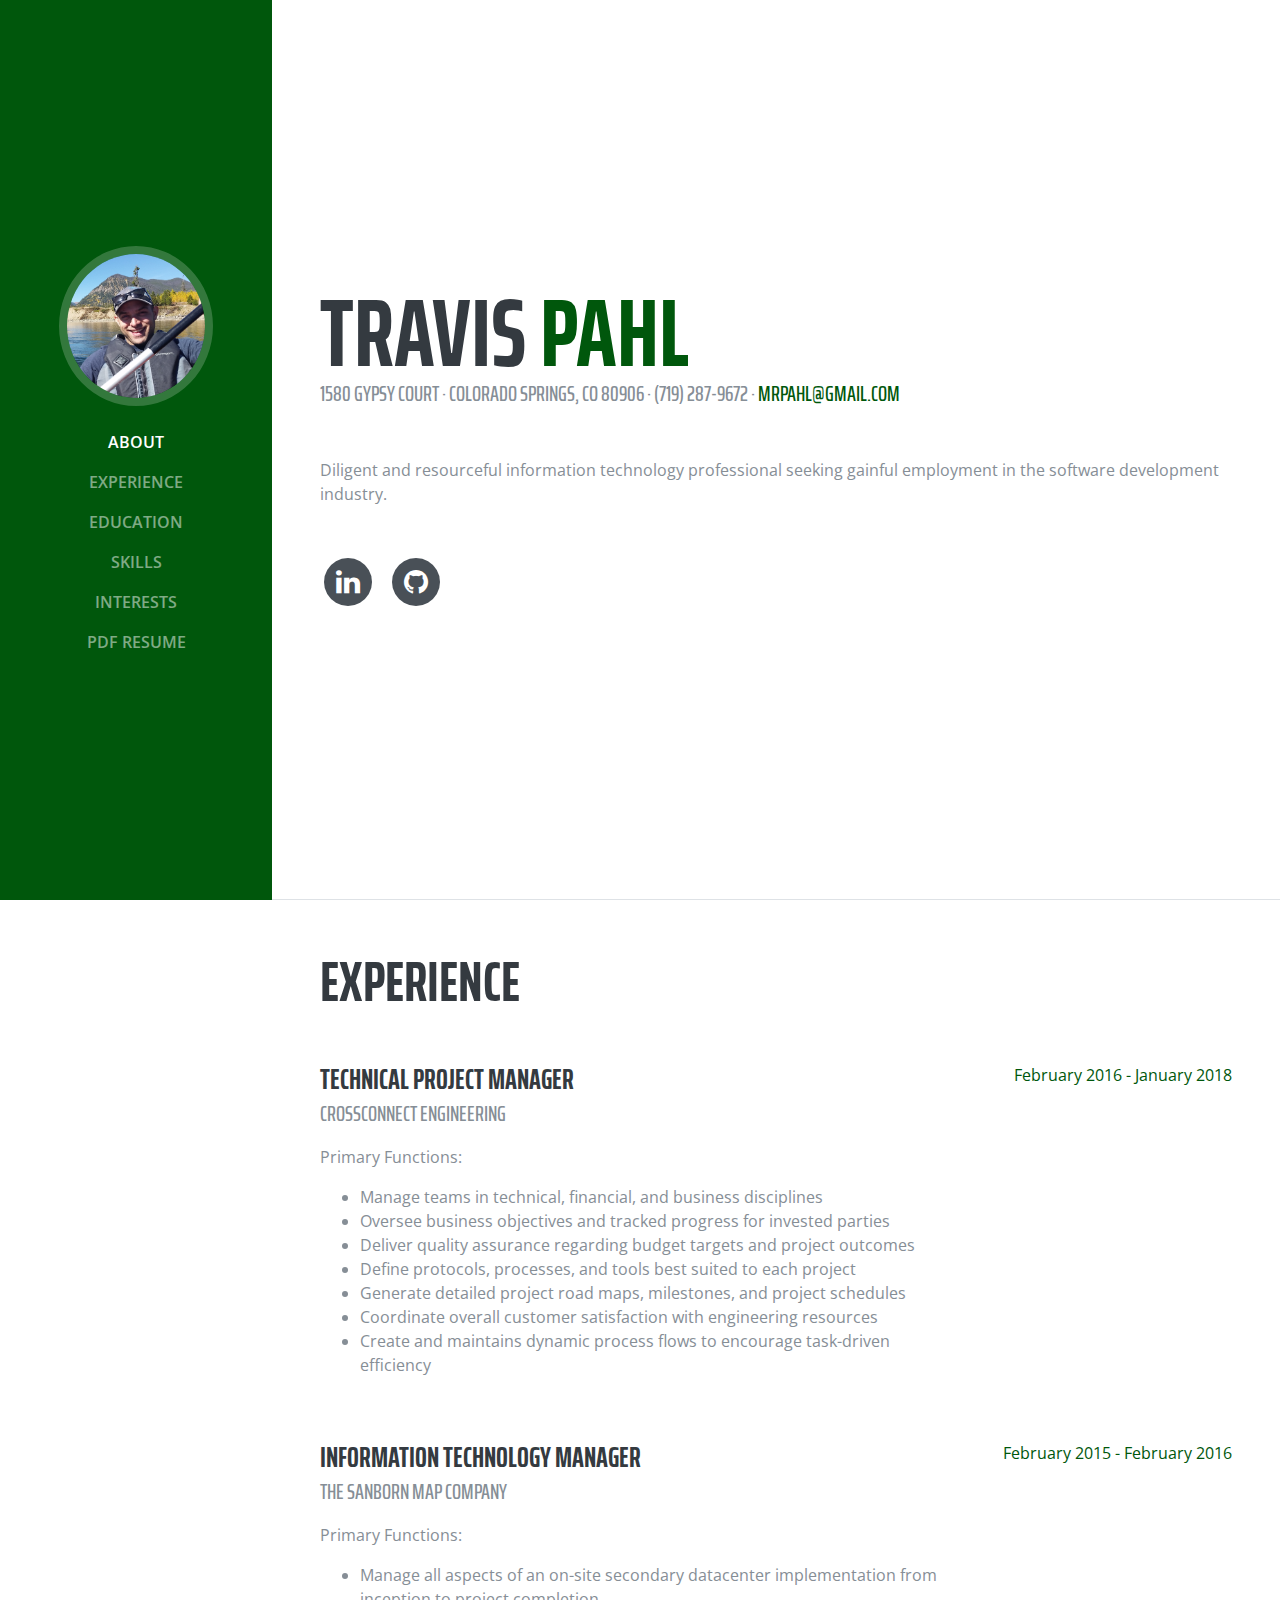
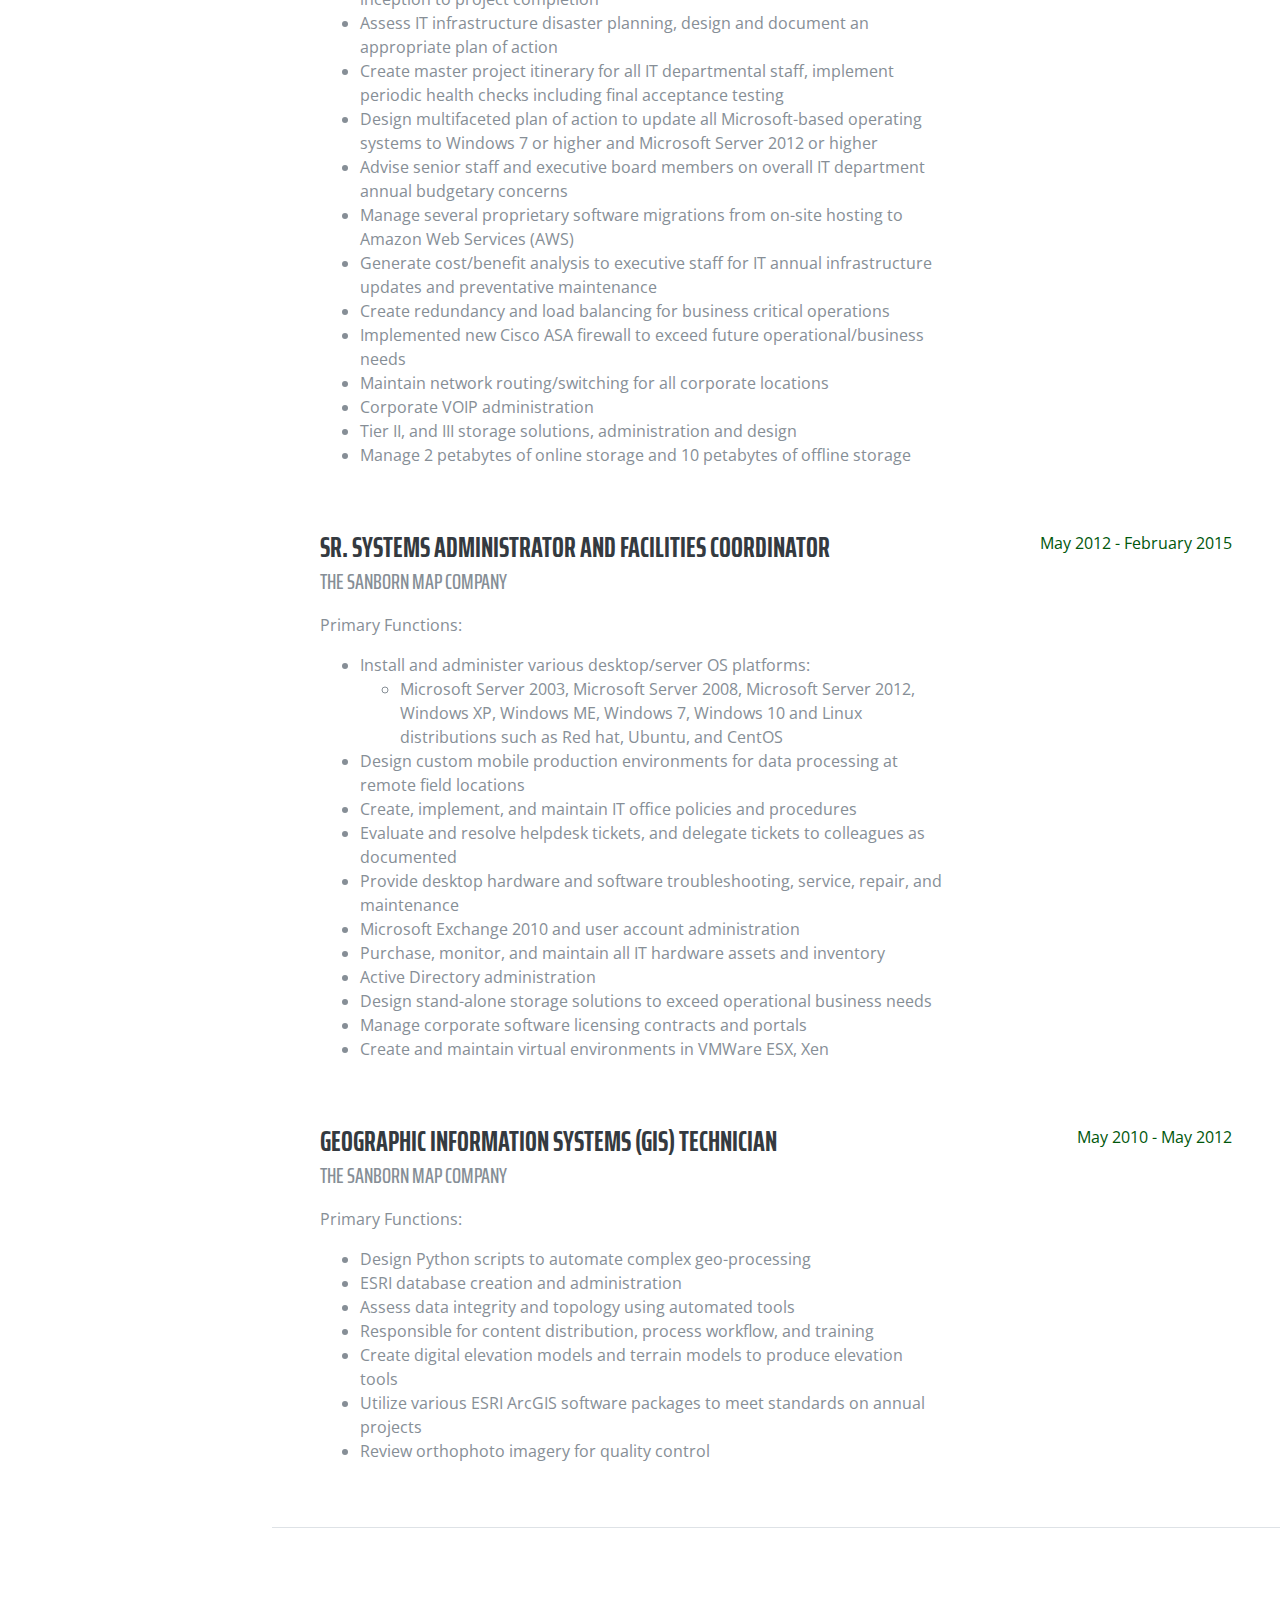
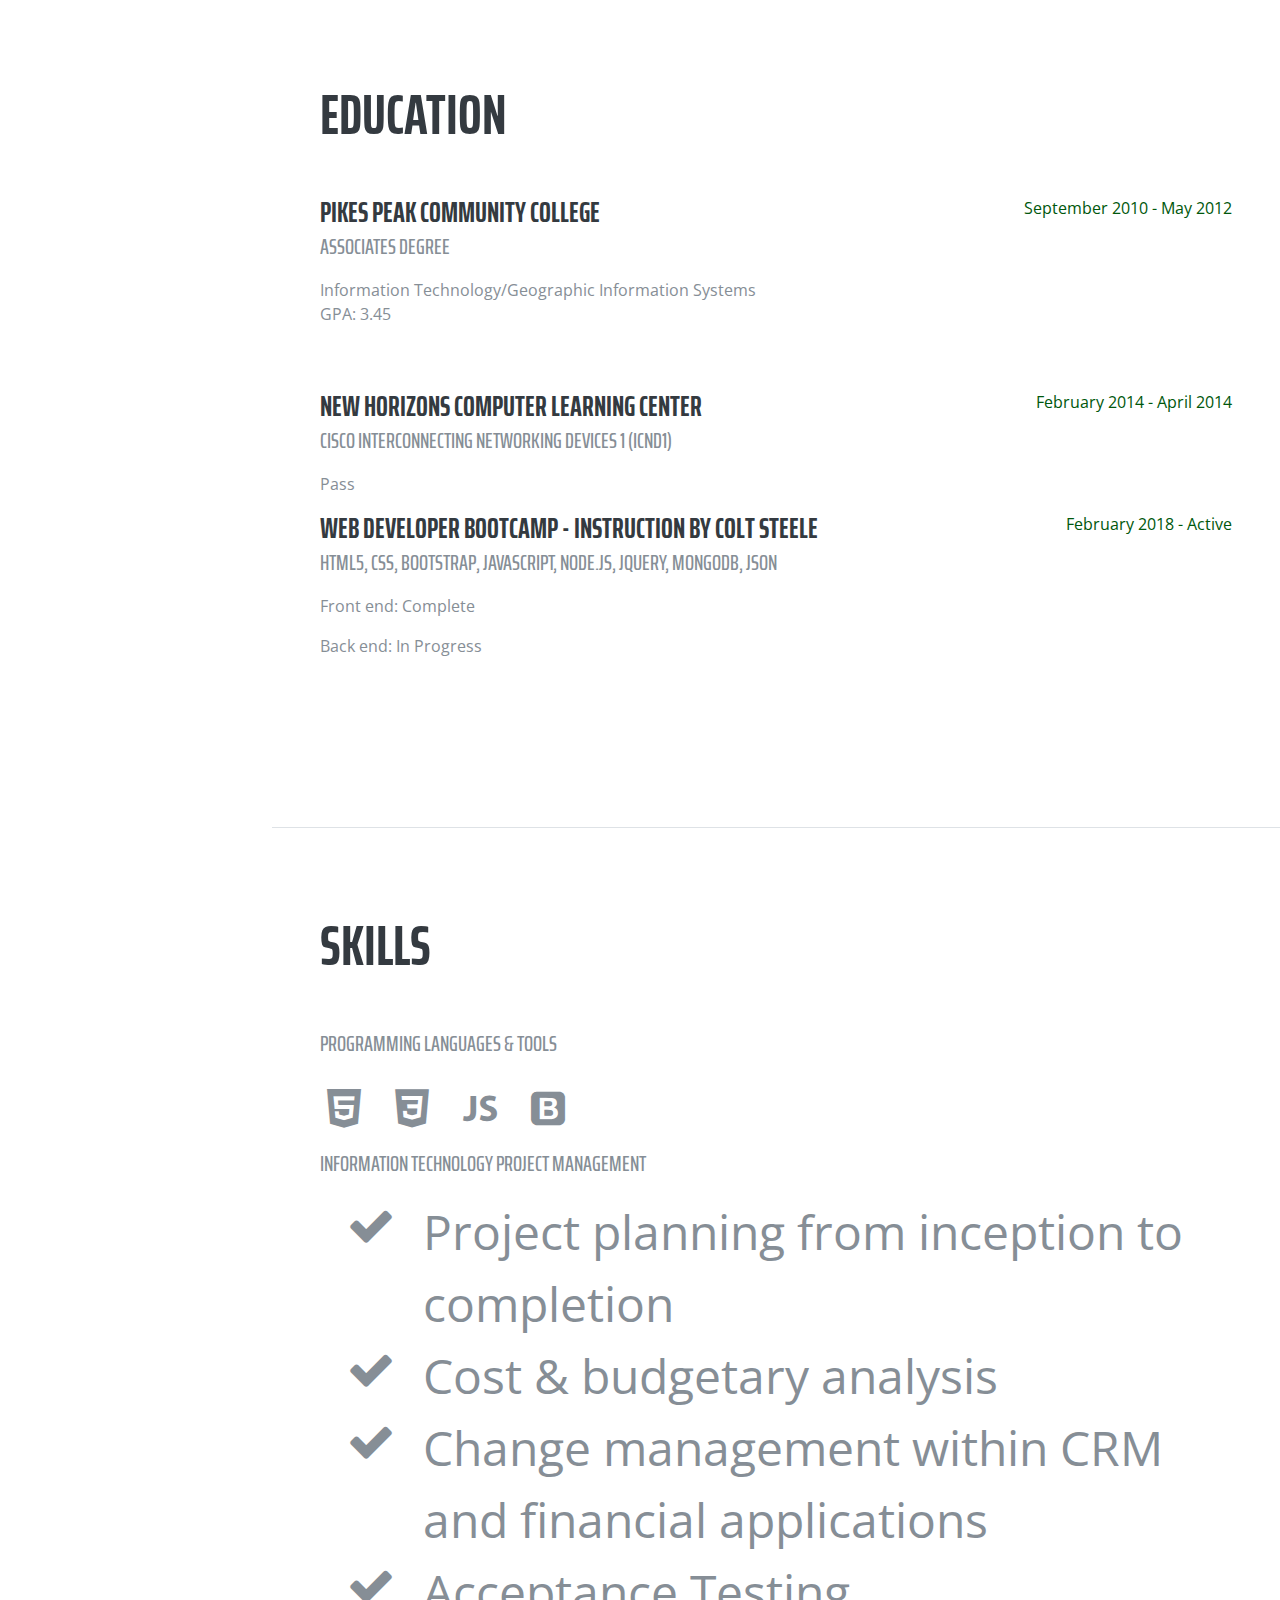
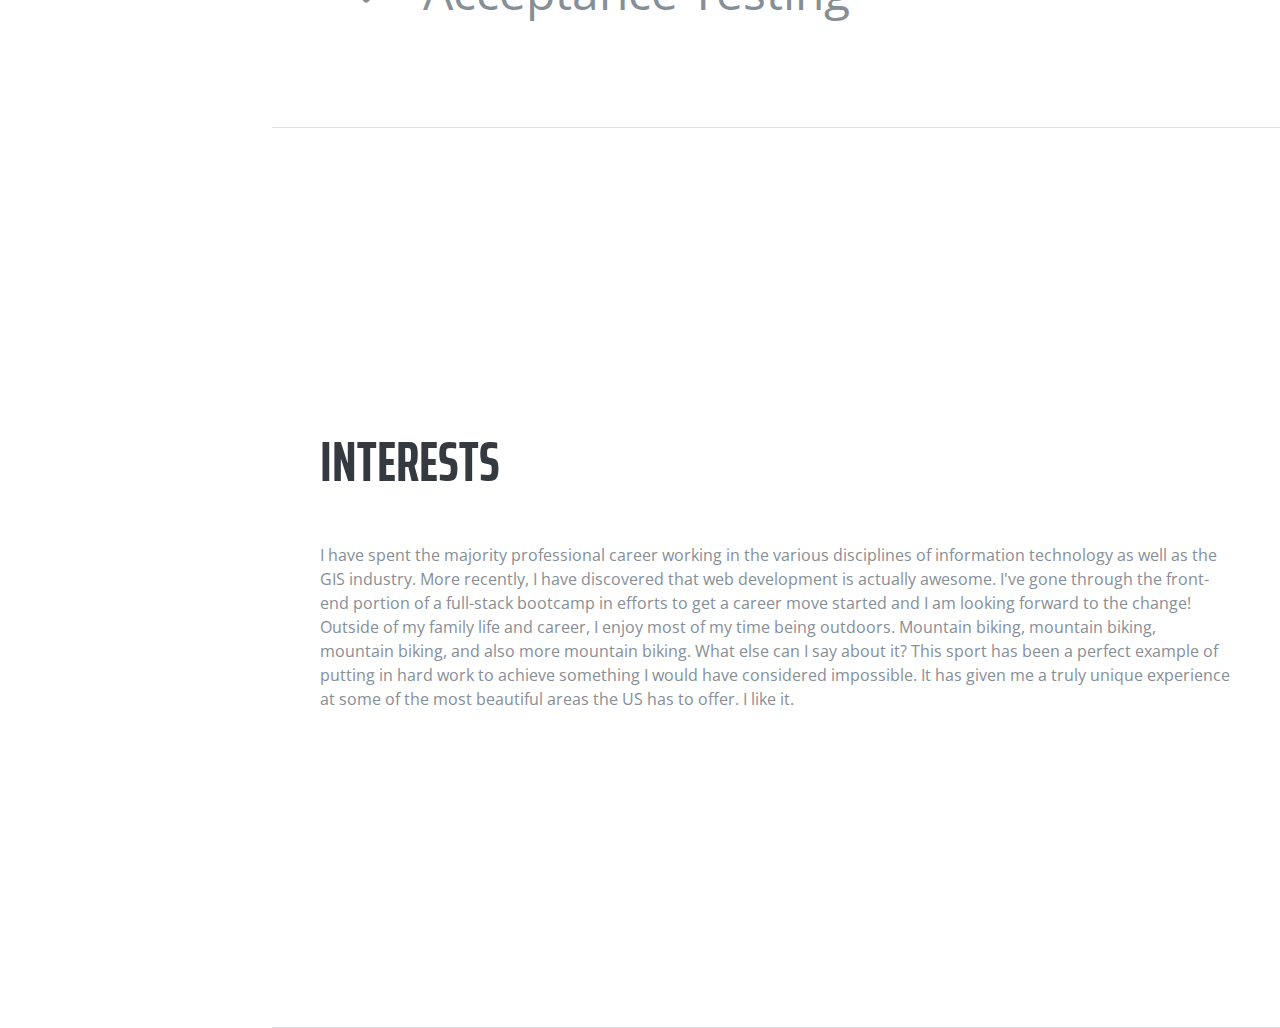
==== index.html @ 70c427fd "Added PDF resume" ====
<!DOCTYPE html>
<html lang="en">

  <head>

    <meta charset="utf-8">
    <meta name="viewport" content="width=device-width, initial-scale=1, shrink-to-fit=no">
    <meta name="description" content="">
    <meta name="author" content="">

    <title>Professional Resume</title>

    <!-- Bootstrap core CSS -->
    <link href="vendor/bootstrap/css/bootstrap.min.css" rel="stylesheet">

    <!-- Custom fonts for this template -->
    <link href="https://fonts.googleapis.com/css?family=Saira+Extra+Condensed:100,200,300,400,500,600,700,800,900" rel="stylesheet">
    <link href="https://fonts.googleapis.com/css?family=Open+Sans:300,300i,400,400i,600,600i,700,700i,800,800i" rel="stylesheet">
    <link href="vendor/font-awesome/css/font-awesome.min.css" rel="stylesheet">
    <link href="vendor/devicons/css/devicons.min.css" rel="stylesheet">
    <link href="vendor/simple-line-icons/css/simple-line-icons.css" rel="stylesheet">

    <!-- Custom styles for this template -->
    <link href="css/resume.min.css" rel="stylesheet">

  </head>

  <body id="page-top">

    <nav class="navbar navbar-expand-lg navbar-dark bg-primary fixed-top" id="sideNav">
      <a class="navbar-brand js-scroll-trigger" href="#page-top">
        <span class="d-block d-lg-none">Hi!</span>
        <span class="d-none d-lg-block">
          <img class="img-fluid img-profile rounded-circle mx-auto mb-2" src="img/profile.jpg" alt="">
        </span>
      </a>
      <button class="navbar-toggler" type="button" data-toggle="collapse" data-target="#navbarSupportedContent" aria-controls="navbarSupportedContent" aria-expanded="false" aria-label="Toggle navigation">
        <span class="navbar-toggler-icon"></span>
      </button>
      <div class="collapse navbar-collapse" id="navbarSupportedContent">
        <ul class="navbar-nav">
          <li class="nav-item">
            <a class="nav-link js-scroll-trigger" href="#about">About</a>
          </li>
          <li class="nav-item">
            <a class="nav-link js-scroll-trigger" href="#experience">Experience</a>
          </li>
          <li class="nav-item">
            <a class="nav-link js-scroll-trigger" href="#education">Education</a>
          </li>
          <li class="nav-item">
            <a class="nav-link js-scroll-trigger" href="#skills">Skills</a>
          </li>
          <li class="nav-item">
            <a class="nav-link js-scroll-trigger" href="#interests">Interests</a>
          </li>
          <li class="nav-item">
            <a class="nav-link" href="./Resume/TravisPahl_SkillsResume.pdf">PDF Resume</a>
          </li>
        </ul>
      </div>
    </nav>

    <div class="container-fluid p-0">

      <section class="resume-section p-3 p-lg-5 d-flex d-column" id="about">
        <div class="my-auto">
          <h1 class="mb-0">Travis
            <span class="text-primary">Pahl</span>
          </h1>
          <div class="subheading mb-5">1580 Gypsy Court · Colorado Springs, CO 80906 · (719) 287-9672 ·
            <a href="mailto:mrpahl@gmail.com">mrpahl@gmail.com</a>
          </div>
          <p class="mb-5">Diligent and resourceful information technology professional seeking gainful employment in the software development industry.</p>
          <ul class="list-inline list-social-icons mb-0">
            <!-- <li class="list-inline-item"> -->
              <!-- <a href="#"> -->
                <!-- <span class="fa-stack fa-lg">
                  <i class="fa fa-circle fa-stack-2x"></i>
                  <i class="fa fa-facebook fa-stack-1x fa-inverse"></i> -->
                <!-- </span>
              </a>
            </li>
            <li class="list-inline-item">
              <a href="#"> -->
                <!-- <span class="fa-stack fa-lg">
                  <i class="fa fa-circle fa-stack-2x"></i>
                  <i class="fa fa-twitter fa-stack-1x fa-inverse"></i> -->
                <!-- </span>
              </a>
            </li> -->
            <li class="list-inline-item">
              <a href="Http://www.linkedin.com/in/travis-pahl">
                <span class="fa-stack fa-lg">
                  <i class="fa fa-circle fa-stack-2x"></i>
                  <i class="fa fa-linkedin fa-stack-1x fa-inverse"></i>
                </span>
              </a>
            </li>
            <li class="list-inline-item">
              <a href="https://github.com/tpahl">
                <span class="fa-stack fa-lg">
                  <i class="fa fa-circle fa-stack-2x"></i>
                  <i class="fa fa-github fa-stack-1x fa-inverse"></i>
                </span>
              </a>
            </li>
          </ul>
        </div>
      </section>

      <section class="resume-section p-3 p-lg-5 d-flex flex-column" id="experience">
        <div class="my-auto">
          <h2 class="mb-5">Experience</h2>

          <div class="resume-item d-flex flex-column flex-md-row mb-5">
            <div class="resume-content mr-auto">
              <h3 class="mb-0">Technical Project Manager</h3>
              <div class="subheading mb-3">Crossconnect Engineering</div>
              <p>Primary Functions:</p>
              <ul>
                <li>Manage teams in technical, financial, and business disciplines</li>
                <li>Oversee business objectives and tracked progress for invested parties</li>
                <li>Deliver quality assurance regarding budget targets and project outcomes</li>
                <li>Define protocols, processes, and tools best suited to each project</li>
                <li>Generate detailed project road maps, milestones, and project schedules</li>
                <li>Coordinate overall customer satisfaction with engineering resources</li>
                <li>Create and maintains dynamic process flows to encourage task-driven efficiency</li>
              </ul>
            </div>
            <div class="resume-date text-md-right">
              <span class="text-primary">February 2016 - January 2018</span>
            </div>
          </div>

          <div class="resume-item d-flex flex-column flex-md-row mb-5">
            <div class="resume-content mr-auto">
              <h3 class="mb-0">Information Technology Manager</h3>
              <div class="subheading mb-3">The Sanborn Map Company</div>
              <p>Primary Functions:</p>
              <ul>
                <li>Manage all aspects of an on-site secondary datacenter implementation from inception to project completion</li>
                <li>Assess IT infrastructure disaster planning, design and document an appropriate plan of action</li>
                <li>Create master project itinerary for all IT departmental staff, implement periodic health checks including final acceptance testing</li>
                <li>Design multifaceted plan of action to update all Microsoft-based operating systems to Windows 7 or higher and Microsoft Server 2012 or higher</li>
                <li>Advise senior staff and executive board members on overall IT department annual budgetary concerns</li>
                <li>Manage several proprietary software migrations from on-site hosting to Amazon Web Services (AWS)</li>
                <li>Generate cost/benefit analysis to executive staff for IT annual infrastructure updates and preventative maintenance</li>
                <li>Create redundancy and load balancing for business critical operations</li>
                <li>Implemented new Cisco ASA firewall to exceed future operational/business needs</li>
                <li>Maintain network routing/switching for all corporate locations</li>
                <li>Corporate VOIP administration</li>
                <li>Tier II, and III storage solutions, administration and design </li>
                <li>Manage 2 petabytes of online storage and 10 petabytes of offline storage</li>
              </ul>
            </div>
            <div class="resume-date text-md-right">
              <span class="text-primary">February 2015 - February 2016</span>
            </div>
          </div>

          <div class="resume-item d-flex flex-column flex-md-row mb-5">
            <div class="resume-content mr-auto">
              <h3 class="mb-0">Sr. Systems Administrator and Facilities Coordinator</h3>
              <div class="subheading mb-3">The Sanborn Map Company</div>
              <p>Primary Functions:</p>
              <ul>
                <li>Install and administer various desktop/server OS platforms:</li>
                  <ul>
                    <li>Microsoft Server 2003, Microsoft Server 2008, Microsoft Server 2012, Windows XP, Windows ME, Windows 7, Windows 10 and Linux distributions such as Red hat, Ubuntu, and CentOS</li>
                  </ul>
                <li>Design custom mobile production environments for data processing at remote field locations</li>
                <li>Create, implement, and maintain IT office policies and procedures</li>
                <li>Evaluate and resolve helpdesk tickets, and delegate tickets to colleagues as documented</li>
                <li>Provide desktop hardware and software troubleshooting, service, repair, and maintenance</li>
                <li>Microsoft Exchange 2010 and user account administration</li>
                <li>Purchase, monitor, and maintain all IT hardware assets and inventory</li>
                <li>Active Directory administration</li>
                <li>Design stand-alone storage solutions to exceed operational business needs</li>
                <li>Manage corporate software licensing contracts and portals</li>
                <li>Create and maintain virtual environments in VMWare ESX, Xen</li>
              </ul>
            </div>
            <div class="resume-date text-md-right">
              <span class="text-primary">May 2012 - February 2015</span>
            </div>
          </div>

          <div class="resume-item d-flex flex-column flex-md-row">
            <div class="resume-content mr-auto">
              <h3 class="mb-0">Geographic Information Systems (GIS) Technician</h3>
              <div class="subheading mb-3">The Sanborn Map Company</div>
              <p>Primary Functions:</p>
              <ul>
                <li>Design Python scripts to automate complex geo-processing</li>
                <li>ESRI database creation and administration</li>
                <li>Assess data integrity and topology using automated tools</li>
                <li>Responsible for content distribution, process workflow, and training</li>
                <li>Create digital elevation models and terrain models to produce elevation tools</li>
                <li>Utilize various ESRI ArcGIS software packages to meet standards on annual projects</li>
                <li>Review orthophoto imagery for quality control</li>
              </ul>
            </div>
            <div class="resume-date text-md-right">
              <span class="text-primary">May 2010 - May 2012</span>
            </div>
          </div>

        </div>

      </section>

      <section class="resume-section p-3 p-lg-5 d-flex flex-column" id="education">
        <div class="my-auto">
          <h2 class="mb-5">Education</h2>

          <div class="resume-item d-flex flex-column flex-md-row mb-5">
            <div class="resume-content mr-auto">
              <h3 class="mb-0">Pikes Peak Community College</h3>
              <div class="subheading mb-3">Associates Degree</div>
              <div>Information Technology/Geographic Information Systems</div>
              <p>GPA: 3.45</p>
            </div>
            <div class="resume-date text-md-right">
              <span class="text-primary">September 2010 - May 2012</span>
            </div>
          </div>

          <div class="resume-item d-flex flex-column flex-md-row">
            <div class="resume-content mr-auto">
              <h3 class="mb-0">New Horizons Computer Learning Center</h3>
              <div class="subheading mb-3">Cisco Interconnecting Networking Devices 1 (ICND1)</div>
              <p>Pass</p>
            </div>
            <div class="resume-date text-md-right">
              <span class="text-primary">February 2014 - April 2014</span>
            </div>
          </div>

          <div class="resume-item d-flex flex-column flex-md-row">
            <div class="resume-content mr-auto">
              <h3 class="mb-0">Web Developer Bootcamp - Instruction by Colt Steele</h3>
              <div class="subheading mb-3">HTML5, CSS, Bootstrap, JavaScript, Node.JS, JQuery, MongoDB, JSON</div>
              <p>Front end: Complete</p>
              <p>Back end: In Progress</p>
            </div>
            <div class="resume-date text-md-right">
              <span class="text-primary">February 2018 - Active</span>
            </div>
          </div>

        </div>
      </section>

      <section class="resume-section p-3 p-lg-5 d-flex flex-column" id="skills">
        <div class="my-auto">
          <h2 class="mb-5">Skills</h2>

          <div class="subheading mb-3">Programming Languages &amp; Tools</div>
          <ul class="list-inline list-icons">
            <li class="list-inline-item">
              <i class="devicons devicons-html5"></i>
            </li>
            <li class="list-inline-item">
              <i class="devicons devicons-css3"></i>
            </li>
            <li class="list-inline-item">
              <i class="devicons devicons-javascript"></i>
            </li>
            <!-- <li class="list-inline-item">
              <i class="devicons devicons-jquery"></i>
            </li>
            <li class="list-inline-item">
              <i class="devicons devicons-sass"></i>
            </li>
            <li class="list-inline-item">
              <i class="devicons devicons-less"></i> -->
            </li>
            <li class="list-inline-item">
              <i class="devicons devicons-bootstrap"></i>
            </li>
            <!-- <li class="list-inline-item">
              <i class="devicons devicons-wordpress"></i>
            </li>
            <li class="list-inline-item">
              <i class="devicons devicons-grunt"></i>
            </li>
            <li class="list-inline-item">
              <i class="devicons devicons-gulp"></i>
            </li>
            <li class="list-inline-item">
              <i class="devicons devicons-npm"></i>
            </li>
          </ul> -->

          <div class="subheading mb-3">Information Technology Project Management</div>
          <ul class="fa-ul mb-0">
            <li>
              <i class="fa-li fa fa-check"></i>
              </li>
              Project planning from inception to completion
            <li>
              <i class="fa-li fa fa-check"></i>
              Cost &amp; budgetary analysis</li>
            <li>
              <i class="fa-li fa fa-check"></i>
              Change management within CRM and financial applications</li>
            <li>
              <i class="fa-li fa fa-check"></i>
              Acceptance Testing</li>
          </ul>
        </div>
      </section>

      <section class="resume-section p-3 p-lg-5 d-flex flex-column" id="interests">
        <div class="my-auto">
          <h2 class="mb-5">Interests</h2>
          <p>I have spent the majority professional career working in the various disciplines of information technology as well as the GIS industry. More recently, I have discovered that web development is actually awesome. I've gone through the front-end portion of a full-stack bootcamp in efforts to get a career move started and I am looking forward to the change!  Outside of my family life and career, I enjoy most of my time being outdoors. Mountain biking, mountain biking, mountain biking, and also more mountain biking. What else can I say about it? This sport has been a perfect example of putting in hard work to achieve something I would have considered impossible. It has given me a truly unique experience at some of the most beautiful areas the US has to offer. I like it.</p>
          <!-- <p class="mb-0"></p> -->
        </div>
      </section>

      <!-- <section class="resume-section p-3 p-lg-5 d-flex flex-column" id="awards">
        <div class="my-auto">
          <h2 class="mb-5">Awards &amp; Certifications</h2>
          <ul class="fa-ul mb-0">
            <li>
              <i class="fa-li fa fa-trophy text-warning"></i>
              Google Analytics Certified Developer</li>
            <li>
              <i class="fa-li fa fa-trophy text-warning"></i>
              Mobile Web Specialist - Google Certification</li>
            <li>
              <i class="fa-li fa fa-trophy text-warning"></i>
              1<sup>st</sup>
              Place - University of Colorado Boulder - Emerging Tech Competition 2009</li>
            <li>
              <i class="fa-li fa fa-trophy text-warning"></i>
              1<sup>st</sup>
              Place - University of Colorado Boulder - Adobe Creative Jam 2008 (UI Design Category)</li>
            <li>
              <i class="fa-li fa fa-trophy text-warning"></i>
              2<sup>nd</sup>
              Place - University of Colorado Boulder - Emerging Tech Competition 2008</li>
            <li>
            <li>
              <i class="fa-li fa fa-trophy text-warning"></i>
              1<sup>st</sup>
              Place - James Buchanan High School - Hackathon 2006</li>
            <li>
              <i class="fa-li fa fa-trophy text-warning"></i>
              3<sup>rd</sup>
              Place - James Buchanan High School - Hackathon 2005</li>
          </ul>
        </div>
      </section> -->

    </div>

    <!-- Bootstrap core JavaScript -->
    <script src="vendor/jquery/jquery.min.js"></script>
    <script src="vendor/bootstrap/js/bootstrap.bundle.min.js"></script>

    <!-- Plugin JavaScript -->
    <script src="vendor/jquery-easing/jquery.easing.min.js"></script>

    <!-- Custom scripts for this template -->
    <script src="js/resume.min.js"></script>

  </body>

</html>
---- vendor/devicons/css/devicons.min.css ----
/*!
 *  Devicons 1.8.0 made by Theodore Vorillas / http://vorillaz.com 
 */
@font-face{font-family:devicons;src:url(../fonts/devicons.eot?xqxft6);src:url(../fonts/devicons.eot?#iefixxqxft6) format("embedded-opentype"),url(../fonts/devicons.woff?xqxft6) format("woff"),url(../fonts/devicons.ttf?xqxft6) format("truetype"),url(../fonts/devicons.svg?xqxft6#devicons) format("svg");font-weight:400;font-style:normal}.devicons{font-family:devicons;speak:none;font-style:normal;font-weight:400;font-variant:normal;text-transform:none;line-height:1;-webkit-font-smoothing:antialiased;-moz-osx-font-smoothing:grayscale}.devicons-git:before{content:"\e602"}.devicons-git_compare:before{content:"\e628"}.devicons-git_branch:before{content:"\e625"}.devicons-git_commit:before{content:"\e629"}.devicons-git_pull_request:before{content:"\e626"}.devicons-git_merge:before{content:"\e627"}.devicons-bitbucket:before{content:"\e603"}.devicons-github_alt:before{content:"\e608"}.devicons-github_badge:before{content:"\e609"}.devicons-github:before{content:"\e60a"}.devicons-github_full:before{content:"\e617"}.devicons-java:before{content:"\e638"}.devicons-ruby:before{content:"\e639"}.devicons-scala:before{content:"\e637"}.devicons-python:before{content:"\e63c"}.devicons-go:before{content:"\e624"}.devicons-ruby_on_rails:before{content:"\e63b"}.devicons-django:before{content:"\e61d"}.devicons-markdown:before{content:"\e63e"}.devicons-php:before{content:"\e63d"}.devicons-mysql:before{content:"\e604"}.devicons-streamline:before{content:"\e605"}.devicons-database:before{content:"\e606"}.devicons-laravel:before{content:"\e63f"}.devicons-javascript:before{content:"\e64e"}.devicons-angular:before{content:"\e653"}.devicons-backbone:before{content:"\e652"}.devicons-coffeescript:before{content:"\e651"}.devicons-jquery:before{content:"\e650"}.devicons-modernizr:before{content:"\e620"}.devicons-jquery_ui:before{content:"\e654"}.devicons-ember:before{content:"\e61b"}.devicons-dojo:before{content:"\e61c"}.devicons-nodejs:before{content:"\e619"}.devicons-nodejs_small:before{content:"\e618"}.devicons-javascript_shield:before{content:"\e64f"}.devicons-bootstrap:before{content:"\e647"}.devicons-sass:before{content:"\e64b"}.devicons-css3_full:before{content:"\e64a"}.devicons-css3:before{content:"\e649"}.devicons-html5:before{content:"\e636"}.devicons-html5_multimedia:before{content:"\e632"}.devicons-html5_device_access:before{content:"\e633"}.devicons-html5_3d_effects:before{content:"\e635"}.devicons-html5_connectivity:before{content:"\e634"}.devicons-ghost_small:before{content:"\e614"}.devicons-ghost:before{content:"\e61f"}.devicons-magento:before{content:"\e640"}.devicons-joomla:before{content:"\e641"}.devicons-jekyll_small:before{content:"\e60d"}.devicons-drupal:before{content:"\e642"}.devicons-wordpress:before{content:"\e60b"}.devicons-grunt:before{content:"\e64c"}.devicons-bower:before{content:"\e64d"}.devicons-npm:before{content:"\e61e"}.devicons-yahoo_small:before{content:"\e62b"}.devicons-yahoo:before{content:"\e615"}.devicons-bing_small:before{content:"\e600"}.devicons-windows:before{content:"\e60f"}.devicons-linux:before{content:"\e612"}.devicons-ubuntu:before{content:"\e63a"}.devicons-android:before{content:"\e60e"}.devicons-apple:before{content:"\e611"}.devicons-appstore:before{content:"\e613"}.devicons-phonegap:before{content:"\e630"}.devicons-blackberry:before{content:"\e623"}.devicons-stackoverflow:before{content:"\e610"}.devicons-techcrunch:before{content:"\e62c"}.devicons-codrops:before{content:"\e62f"}.devicons-css_tricks:before{content:"\e601"}.devicons-smashing_magazine:before{content:"\e62d"}.devicons-netmagazine:before{content:"\e62e"}.devicons-codepen:before{content:"\e616"}.devicons-cssdeck:before{content:"\e62a"}.devicons-hackernews:before{content:"\e61a"}.devicons-dropbox:before{content:"\e607"}.devicons-google_drive:before{content:"\e631"}.devicons-visualstudio:before{content:"\e60c"}.devicons-unity_small:before{content:"\e621"}.devicons-raspberry_pi:before{content:"\e622"}.devicons-chrome:before{content:"\e643"}.devicons-ie:before{content:"\e644"}.devicons-firefox:before{content:"\e645"}.devicons-opera:before{content:"\e646"}.devicons-safari:before{content:"\e648"}.devicons-swift:before{content:"\e655"}.devicons-symfony:before{content:"\e656"}.devicons-symfony_badge:before{content:"\e657"}.devicons-less:before{content:"\e658"}.devicons-stylus:before{content:"\e659"}.devicons-trello:before{content:"\e65a"}.devicons-atlassian:before{content:"\e65b"}.devicons-jira:before{content:"\e65c"}.devicons-envato:before{content:"\e65d"}.devicons-snap_svg:before{content:"\e65e"}.devicons-raphael:before{content:"\e65f"}.devicons-google_analytics:before{content:"\e660"}.devicons-compass:before{content:"\e661"}.devicons-onedrive:before{content:"\e662"}.devicons-gulp:before{content:"\e663"}.devicons-atom:before{content:"\e664"}.devicons-cisco:before{content:"\e665"}.devicons-nancy:before{content:"\e666"}.devicons-clojure:before{content:"\e668"}.devicons-clojure_alt:before{content:"\e66a"}.devicons-perl:before{content:"\e669"}.devicons-celluloid:before{content:"\e66b"}.devicons-w3c:before{content:"\e66c"}.devicons-redis:before{content:"\e66d"}.devicons-postgresql:before{content:"\e66e"}.devicons-webplatform:before{content:"\e66f"}.devicons-jenkins:before{content:"\e667"}.devicons-requirejs:before{content:"\e670"}.devicons-opensource:before{content:"\e671"}.devicons-typo3:before{content:"\e672"}.devicons-uikit:before{content:"\e673"}.devicons-doctrine:before{content:"\e674"}.devicons-groovy:before{content:"\e675"}.devicons-nginx:before{content:"\e676"}.devicons-haskell:before{content:"\e677"}.devicons-zend:before{content:"\e678"}.devicons-gnu:before{content:"\e679"}.devicons-yeoman:before{content:"\e67a"}.devicons-heroku:before{content:"\e67b"}.devicons-debian:before{content:"\e67d"}.devicons-travis:before{content:"\e67e"}.devicons-dotnet:before{content:"\e67f"}.devicons-codeigniter:before{content:"\e680"}.devicons-javascript_badge:before{content:"\e681"}.devicons-yii:before{content:"\e682"}.devicons-msql_server:before{content:"\e67c"}.devicons-composer:before{content:"\e683"}.devicons-krakenjs_badge:before{content:"\e684"}.devicons-krakenjs:before{content:"\e685"}.devicons-mozilla:before{content:"\e686"}.devicons-firebase:before{content:"\e687"}.devicons-sizzlejs:before{content:"\e688"}.devicons-creativecommons:before{content:"\e689"}.devicons-creativecommons_badge:before{content:"\e68a"}.devicons-mitlicence:before{content:"\e68b"}.devicons-senchatouch:before{content:"\e68c"}.devicons-bugsense:before{content:"\e68d"}.devicons-extjs:before{content:"\e68e"}.devicons-mootools_badge:before{content:"\e68f"}.devicons-mootools:before{content:"\e690"}.devicons-ruby_rough:before{content:"\e691"}.devicons-komodo:before{content:"\e692"}.devicons-coda:before{content:"\e693"}.devicons-bintray:before{content:"\e694"}.devicons-terminal:before{content:"\e695"}.devicons-code:before{content:"\e696"}.devicons-responsive:before{content:"\e697"}.devicons-dart:before{content:"\e698"}.devicons-aptana:before{content:"\e699"}.devicons-mailchimp:before{content:"\e69a"}.devicons-netbeans:before{content:"\e69b"}.devicons-dreamweaver:before{content:"\e69c"}.devicons-brackets:before{content:"\e69d"}.devicons-eclipse:before{content:"\e69e"}.devicons-cloud9:before{content:"\e69f"}.devicons-scrum:before{content:"\e6a0"}.devicons-prolog:before{content:"\e6a1"}.devicons-terminal_badge:before{content:"\e6a2"}.devicons-code_badge:before{content:"\e6a3"}.devicons-mongodb:before{content:"\e6a4"}.devicons-meteor:before{content:"\e6a5"}.devicons-meteorfull:before{content:"\e6a6"}.devicons-fsharp:before{content:"\e6a7"}.devicons-rust:before{content:"\e6a8"}.devicons-ionic:before{content:"\e6a9"}.devicons-sublime:before{content:"\e6aa"}.devicons-appcelerator:before{content:"\e6ab"}.devicons-asterisk:before{content:"\e6ac"}.devicons-aws:before{content:"\e6ad"}.devicons-digital-ocean:before{content:"\e6ae"}.devicons-dlang:before{content:"\e6af"}.devicons-docker:before{content:"\e6b0"}.devicons-erlang:before{content:"\e6b1"}.devicons-google-cloud-platform:before{content:"\e6b2"}.devicons-grails:before{content:"\e6b3"}.devicons-illustrator:before{content:"\e6b4"}.devicons-intellij:before{content:"\e6b5"}.devicons-materializecss:before{content:"\e6b6"}.devicons-openshift:before{content:"\e6b7"}.devicons-photoshop:before{content:"\e6b8"}.devicons-rackspace:before{content:"\e6b9"}.devicons-react:before{content:"\e6ba"}.devicons-redhat:before{content:"\e6bb"}.devicons-scriptcs:before{content:"\e6bc"}.devicons-sqllite:before{content:"\e6c4"}.devicons-vim:before{content:"\e6c5"}
---- vendor/simple-line-icons/css/simple-line-icons.css ----
@font-face {
  font-family: 'simple-line-icons';
  src: url('../fonts/Simple-Line-Icons.eot?v=2.4.0');
  src: url('../fonts/Simple-Line-Icons.eot?v=2.4.0#iefix') format('embedded-opentype'), url('../fonts/Simple-Line-Icons.woff2?v=2.4.0') format('woff2'), url('../fonts/Simple-Line-Icons.ttf?v=2.4.0') format('truetype'), url('../fonts/Simple-Line-Icons.woff?v=2.4.0') format('woff'), url('../fonts/Simple-Line-Icons.svg?v=2.4.0#simple-line-icons') format('svg');
  font-weight: normal;
  font-style: normal;
}
/*
 Use the following CSS code if you want to have a class per icon.
 Instead of a list of all class selectors, you can use the generic [class*="icon-"] selector, but it's slower:
*/
.icon-user,
.icon-people,
.icon-user-female,
.icon-user-follow,
.icon-user-following,
.icon-user-unfollow,
.icon-login,
.icon-logout,
.icon-emotsmile,
.icon-phone,
.icon-call-end,
.icon-call-in,
.icon-call-out,
.icon-map,
.icon-location-pin,
.icon-direction,
.icon-directions,
.icon-compass,
.icon-layers,
.icon-menu,
.icon-list,
.icon-options-vertical,
.icon-options,
.icon-arrow-down,
.icon-arrow-left,
.icon-arrow-right,
.icon-arrow-up,
.icon-arrow-up-circle,
.icon-arrow-left-circle,
.icon-arrow-right-circle,
.icon-arrow-down-circle,
.icon-check,
.icon-clock,
.icon-plus,
.icon-minus,
.icon-close,
.icon-event,
.icon-exclamation,
.icon-organization,
.icon-trophy,
.icon-screen-smartphone,
.icon-screen-desktop,
.icon-plane,
.icon-notebook,
.icon-mustache,
.icon-mouse,
.icon-magnet,
.icon-energy,
.icon-disc,
.icon-cursor,
.icon-cursor-move,
.icon-crop,
.icon-chemistry,
.icon-speedometer,
.icon-shield,
.icon-screen-tablet,
.icon-magic-wand,
.icon-hourglass,
.icon-graduation,
.icon-ghost,
.icon-game-controller,
.icon-fire,
.icon-eyeglass,
.icon-envelope-open,
.icon-envelope-letter,
.icon-bell,
.icon-badge,
.icon-anchor,
.icon-wallet,
.icon-vector,
.icon-speech,
.icon-puzzle,
.icon-printer,
.icon-present,
.icon-playlist,
.icon-pin,
.icon-picture,
.icon-handbag,
.icon-globe-alt,
.icon-globe,
.icon-folder-alt,
.icon-folder,
.icon-film,
.icon-feed,
.icon-drop,
.icon-drawer,
.icon-docs,
.icon-doc,
.icon-diamond,
.icon-cup,
.icon-calculator,
.icon-bubbles,
.icon-briefcase,
.icon-book-open,
.icon-basket-loaded,
.icon-basket,
.icon-bag,
.icon-action-undo,
.icon-action-redo,
.icon-wrench,
.icon-umbrella,
.icon-trash,
.icon-tag,
.icon-support,
.icon-frame,
.icon-size-fullscreen,
.icon-size-actual,
.icon-shuffle,
.icon-share-alt,
.icon-share,
.icon-rocket,
.icon-question,
.icon-pie-chart,
.icon-pencil,
.icon-note,
.icon-loop,
.icon-home,
.icon-grid,
.icon-graph,
.icon-microphone,
.icon-music-tone-alt,
.icon-music-tone,
.icon-earphones-alt,
.icon-earphones,
.icon-equalizer,
.icon-like,
.icon-dislike,
.icon-control-start,
.icon-control-rewind,
.icon-control-play,
.icon-control-pause,
.icon-control-forward,
.icon-control-end,
.icon-volume-1,
.icon-volume-2,
.icon-volume-off,
.icon-calendar,
.icon-bulb,
.icon-chart,
.icon-ban,
.icon-bubble,
.icon-camrecorder,
.icon-camera,
.icon-cloud-download,
.icon-cloud-upload,
.icon-envelope,
.icon-eye,
.icon-flag,
.icon-heart,
.icon-info,
.icon-key,
.icon-link,
.icon-lock,
.icon-lock-open,
.icon-magnifier,
.icon-magnifier-add,
.icon-magnifier-remove,
.icon-paper-clip,
.icon-paper-plane,
.icon-power,
.icon-refresh,
.icon-reload,
.icon-settings,
.icon-star,
.icon-symbol-female,
.icon-symbol-male,
.icon-target,
.icon-credit-card,
.icon-paypal,
.icon-social-tumblr,
.icon-social-twitter,
.icon-social-facebook,
.icon-social-instagram,
.icon-social-linkedin,
.icon-social-pinterest,
.icon-social-github,
.icon-social-google,
.icon-social-reddit,
.icon-social-skype,
.icon-social-dribbble,
.icon-social-behance,
.icon-social-foursqare,
.icon-social-soundcloud,
.icon-social-spotify,
.icon-social-stumbleupon,
.icon-social-youtube,
.icon-social-dropbox,
.icon-social-vkontakte,
.icon-social-steam {
  font-family: 'simple-line-icons';
  speak: none;
  font-style: normal;
  font-weight: normal;
  font-variant: normal;
  text-transform: none;
  line-height: 1;
  /* Better Font Rendering =========== */
  -webkit-font-smoothing: antialiased;
  -moz-osx-font-smoothing: grayscale;
}
.icon-user:before {
  content: "\e005";
}
.icon-people:before {
  content: "\e001";
}
.icon-user-female:before {
  content: "\e000";
}
.icon-user-follow:before {
  content: "\e002";
}
.icon-user-following:before {
  content: "\e003";
}
.icon-user-unfollow:before {
  content: "\e004";
}
.icon-login:before {
  content: "\e066";
}
.icon-logout:before {
  content: "\e065";
}
.icon-emotsmile:before {
  content: "\e021";
}
.icon-phone:before {
  content: "\e600";
}
.icon-call-end:before {
  content: "\e048";
}
.icon-call-in:before {
  content: "\e047";
}
.icon-call-out:before {
  content: "\e046";
}
.icon-map:before {
  content: "\e033";
}
.icon-location-pin:before {
  content: "\e096";
}
.icon-direction:before {
  content: "\e042";
}
.icon-directions:before {
  content: "\e041";
}
.icon-compass:before {
  content: "\e045";
}
.icon-layers:before {
  content: "\e034";
}
.icon-menu:before {
  content: "\e601";
}
.icon-list:before {
  content: "\e067";
}
.icon-options-vertical:before {
  content: "\e602";
}
.icon-options:before {
  content: "\e603";
}
.icon-arrow-down:before {
  content: "\e604";
}
.icon-arrow-left:before {
  content: "\e605";
}
.icon-arrow-right:before {
  content: "\e606";
}
.icon-arrow-up:before {
  content: "\e607";
}
.icon-arrow-up-circle:before {
  content: "\e078";
}
.icon-arrow-left-circle:before {
  content: "\e07a";
}
.icon-arrow-right-circle:before {
  content: "\e079";
}
.icon-arrow-down-circle:before {
  content: "\e07b";
}
.icon-check:before {
  content: "\e080";
}
.icon-clock:before {
  content: "\e081";
}
.icon-plus:before {
  content: "\e095";
}
.icon-minus:before {
  content: "\e615";
}
.icon-close:before {
  content: "\e082";
}
.icon-event:before {
  content: "\e619";
}
.icon-exclamation:before {
  content: "\e617";
}
.icon-organization:before {
  content: "\e616";
}
.icon-trophy:before {
  content: "\e006";
}
.icon-screen-smartphone:before {
  content: "\e010";
}
.icon-screen-desktop:before {
  content: "\e011";
}
.icon-plane:before {
  content: "\e012";
}
.icon-notebook:before {
  content: "\e013";
}
.icon-mustache:before {
  content: "\e014";
}
.icon-mouse:before {
  content: "\e015";
}
.icon-magnet:before {
  content: "\e016";
}
.icon-energy:before {
  content: "\e020";
}
.icon-disc:before {
  content: "\e022";
}
.icon-cursor:before {
  content: "\e06e";
}
.icon-cursor-move:before {
  content: "\e023";
}
.icon-crop:before {
  content: "\e024";
}
.icon-chemistry:before {
  content: "\e026";
}
.icon-speedometer:before {
  content: "\e007";
}
.icon-shield:before {
  content: "\e00e";
}
.icon-screen-tablet:before {
  content: "\e00f";
}
.icon-magic-wand:before {
  content: "\e017";
}
.icon-hourglass:before {
  content: "\e018";
}
.icon-graduation:before {
  content: "\e019";
}
.icon-ghost:before {
  content: "\e01a";
}
.icon-game-controller:before {
  content: "\e01b";
}
.icon-fire:before {
  content: "\e01c";
}
.icon-eyeglass:before {
  content: "\e01d";
}
.icon-envelope-open:before {
  content: "\e01e";
}
.icon-envelope-letter:before {
  content: "\e01f";
}
.icon-bell:before {
  content: "\e027";
}
.icon-badge:before {
  content: "\e028";
}
.icon-anchor:before {
  content: "\e029";
}
.icon-wallet:before {
  content: "\e02a";
}
.icon-vector:before {
  content: "\e02b";
}
.icon-speech:before {
  content: "\e02c";
}
.icon-puzzle:before {
  content: "\e02d";
}
.icon-printer:before {
  content: "\e02e";
}
.icon-present:before {
  content: "\e02f";
}
.icon-playlist:before {
  content: "\e030";
}
.icon-pin:before {
  content: "\e031";
}
.icon-picture:before {
  content: "\e032";
}
.icon-handbag:before {
  content: "\e035";
}
.icon-globe-alt:before {
  content: "\e036";
}
.icon-globe:before {
  content: "\e037";
}
.icon-folder-alt:before {
  content: "\e039";
}
.icon-folder:before {
  content: "\e089";
}
.icon-film:before {
  content: "\e03a";
}
.icon-feed:before {
  content: "\e03b";
}
.icon-drop:before {
  content: "\e03e";
}
.icon-drawer:before {
  content: "\e03f";
}
.icon-docs:before {
  content: "\e040";
}
.icon-doc:before {
  content: "\e085";
}
.icon-diamond:before {
  content: "\e043";
}
.icon-cup:before {
  content: "\e044";
}
.icon-calculator:before {
  content: "\e049";
}
.icon-bubbles:before {
  content: "\e04a";
}
.icon-briefcase:before {
  content: "\e04b";
}
.icon-book-open:before {
  content: "\e04c";
}
.icon-basket-loaded:before {
  content: "\e04d";
}
.icon-basket:before {
  content: "\e04e";
}
.icon-bag:before {
  content: "\e04f";
}
.icon-action-undo:before {
  content: "\e050";
}
.icon-action-redo:before {
  content: "\e051";
}
.icon-wrench:before {
  content: "\e052";
}
.icon-umbrella:before {
  content: "\e053";
}
.icon-trash:before {
  content: "\e054";
}
.icon-tag:before {
  content: "\e055";
}
.icon-support:before {
  content: "\e056";
}
.icon-frame:before {
  content: "\e038";
}
.icon-size-fullscreen:before {
  content: "\e057";
}
.icon-size-actual:before {
  content: "\e058";
}
.icon-shuffle:before {
  content: "\e059";
}
.icon-share-alt:before {
  content: "\e05a";
}
.icon-share:before {
  content: "\e05b";
}
.icon-rocket:before {
  content: "\e05c";
}
.icon-question:before {
  content: "\e05d";
}
.icon-pie-chart:before {
  content: "\e05e";
}
.icon-pencil:before {
  content: "\e05f";
}
.icon-note:before {
  content: "\e060";
}
.icon-loop:before {
  content: "\e064";
}
.icon-home:before {
  content: "\e069";
}
.icon-grid:before {
  content: "\e06a";
}
.icon-graph:before {
  content: "\e06b";
}
.icon-microphone:before {
  content: "\e063";
}
.icon-music-tone-alt:before {
  content: "\e061";
}
.icon-music-tone:before {
  content: "\e062";
}
.icon-earphones-alt:before {
  content: "\e03c";
}
.icon-earphones:before {
  content: "\e03d";
}
.icon-equalizer:before {
  content: "\e06c";
}
.icon-like:before {
  content: "\e068";
}
.icon-dislike:before {
  content: "\e06d";
}
.icon-control-start:before {
  content: "\e06f";
}
.icon-control-rewind:before {
  content: "\e070";
}
.icon-control-play:before {
  content: "\e071";
}
.icon-control-pause:before {
  content: "\e072";
}
.icon-control-forward:before {
  content: "\e073";
}
.icon-control-end:before {
  content: "\e074";
}
.icon-volume-1:before {
  content: "\e09f";
}
.icon-volume-2:before {
  content: "\e0a0";
}
.icon-volume-off:before {
  content: "\e0a1";
}
.icon-calendar:before {
  content: "\e075";
}
.icon-bulb:before {
  content: "\e076";
}
.icon-chart:before {
  content: "\e077";
}
.icon-ban:before {
  content: "\e07c";
}
.icon-bubble:before {
  content: "\e07d";
}
.icon-camrecorder:before {
  content: "\e07e";
}
.icon-camera:before {
  content: "\e07f";
}
.icon-cloud-download:before {
  content: "\e083";
}
.icon-cloud-upload:before {
  content: "\e084";
}
.icon-envelope:before {
  content: "\e086";
}
.icon-eye:before {
  content: "\e087";
}
.icon-flag:before {
  content: "\e088";
}
.icon-heart:before {
  content: "\e08a";
}
.icon-info:before {
  content: "\e08b";
}
.icon-key:before {
  content: "\e08c";
}
.icon-link:before {
  content: "\e08d";
}
.icon-lock:before {
  content: "\e08e";
}
.icon-lock-open:before {
  content: "\e08f";
}
.icon-magnifier:before {
  content: "\e090";
}
.icon-magnifier-add:before {
  content: "\e091";
}
.icon-magnifier-remove:before {
  content: "\e092";
}
.icon-paper-clip:before {
  content: "\e093";
}
.icon-paper-plane:before {
  content: "\e094";
}
.icon-power:before {
  content: "\e097";
}
.icon-refresh:before {
  content: "\e098";
}
.icon-reload:before {
  content: "\e099";
}
.icon-settings:before {
  content: "\e09a";
}
.icon-star:before {
  content: "\e09b";
}
.icon-symbol-female:before {
  content: "\e09c";
}
.icon-symbol-male:before {
  content: "\e09d";
}
.icon-target:before {
  content: "\e09e";
}
.icon-credit-card:before {
  content: "\e025";
}
.icon-paypal:before {
  content: "\e608";
}
.icon-social-tumblr:before {
  content: "\e00a";
}
.icon-social-twitter:before {
  content: "\e009";
}
.icon-social-facebook:before {
  content: "\e00b";
}
.icon-social-instagram:before {
  content: "\e609";
}
.icon-social-linkedin:before {
  content: "\e60a";
}
.icon-social-pinterest:before {
  content: "\e60b";
}
.icon-social-github:before {
  content: "\e60c";
}
.icon-social-google:before {
  content: "\e60d";
}
.icon-social-reddit:before {
  content: "\e60e";
}
.icon-social-skype:before {
  content: "\e60f";
}
.icon-social-dribbble:before {
  content: "\e00d";
}
.icon-social-behance:before {
  content: "\e610";
}
.icon-social-foursqare:before {
  content: "\e611";
}
.icon-social-soundcloud:before {
  content: "\e612";
}
.icon-social-spotify:before {
  content: "\e613";
}
.icon-social-stumbleupon:before {
  content: "\e614";
}
.icon-social-youtube:before {
  content: "\e008";
}
.icon-social-dropbox:before {
  content: "\e00c";
}
.icon-social-vkontakte:before {
  content: "\e618";
}
.icon-social-steam:before {
  content: "\e620";
}
---- css/resume.min.css ----
body{font-family:'Open Sans',serif;padding-top:54px;color:#868e96}@media (min-width:992px){body{padding-top:0;padding-left:17rem}}h1,h2,h3,h4,h5,h6{font-family:'Saira Extra Condensed',serif;font-weight:700;text-transform:uppercase;color:#343a40}h1{font-size:6rem;line-height:5.5rem}h2{font-size:3.5rem}.subheading{text-transform:uppercase;font-weight:500;font-family:'Saira Extra Condensed',serif;font-size:1.35rem}.list-social-icons a{color:#495057}.list-social-icons a:hover{color: rgb(0, 87, 12)}.list-social-icons a .fa-lg{font-size:1.75rem}.list-icons{font-size:3rem}.list-icons .list-inline-item i:hover{color: rgb(0, 87, 12)}#sideNav .navbar-nav .nav-item .nav-link{font-weight:600;text-transform:uppercase}@media (min-width:992px){#sideNav{text-align:center;position:fixed;top:0;left:0;display:flex;flex-direction:column;width:17rem;height:100vh}#sideNav .navbar-brand{display:flex;margin:auto auto 0;padding:.5rem}#sideNav .navbar-brand .img-profile{max-width:10rem;max-height:10rem;border:.5rem solid rgba(255,255,255,.2)}#sideNav .navbar-collapse{display:flex;align-items:flex-start;flex-grow:0;width:100%;margin-bottom:auto}#sideNav .navbar-collapse .navbar-nav{flex-direction:column;width:100%}#sideNav .navbar-collapse .navbar-nav .nav-item{display:block}#sideNav .navbar-collapse .navbar-nav .nav-item .nav-link{display:block}}section.resume-section{border-bottom:1px solid #dee2e6;padding-top:5rem!important;padding-bottom:5rem!important}section.resume-section .resume-item .resume-date{min-width:none}@media (min-width:768px){section.resume-section{min-height:100vh}section.resume-section .resume-item .resume-date{min-width:18rem}}@media (min-width:992px){section.resume-section{padding-top:3rem!important;padding-bottom:3rem!important}}.bg-primary{background-color: rgb(0, 87, 12)!important}.text-primary{color: rgb(0, 87, 12)!important}a{color: rgb(0, 87, 12)}a:active,a:focus,a:hover{color: rgb(0, 87, 12)}
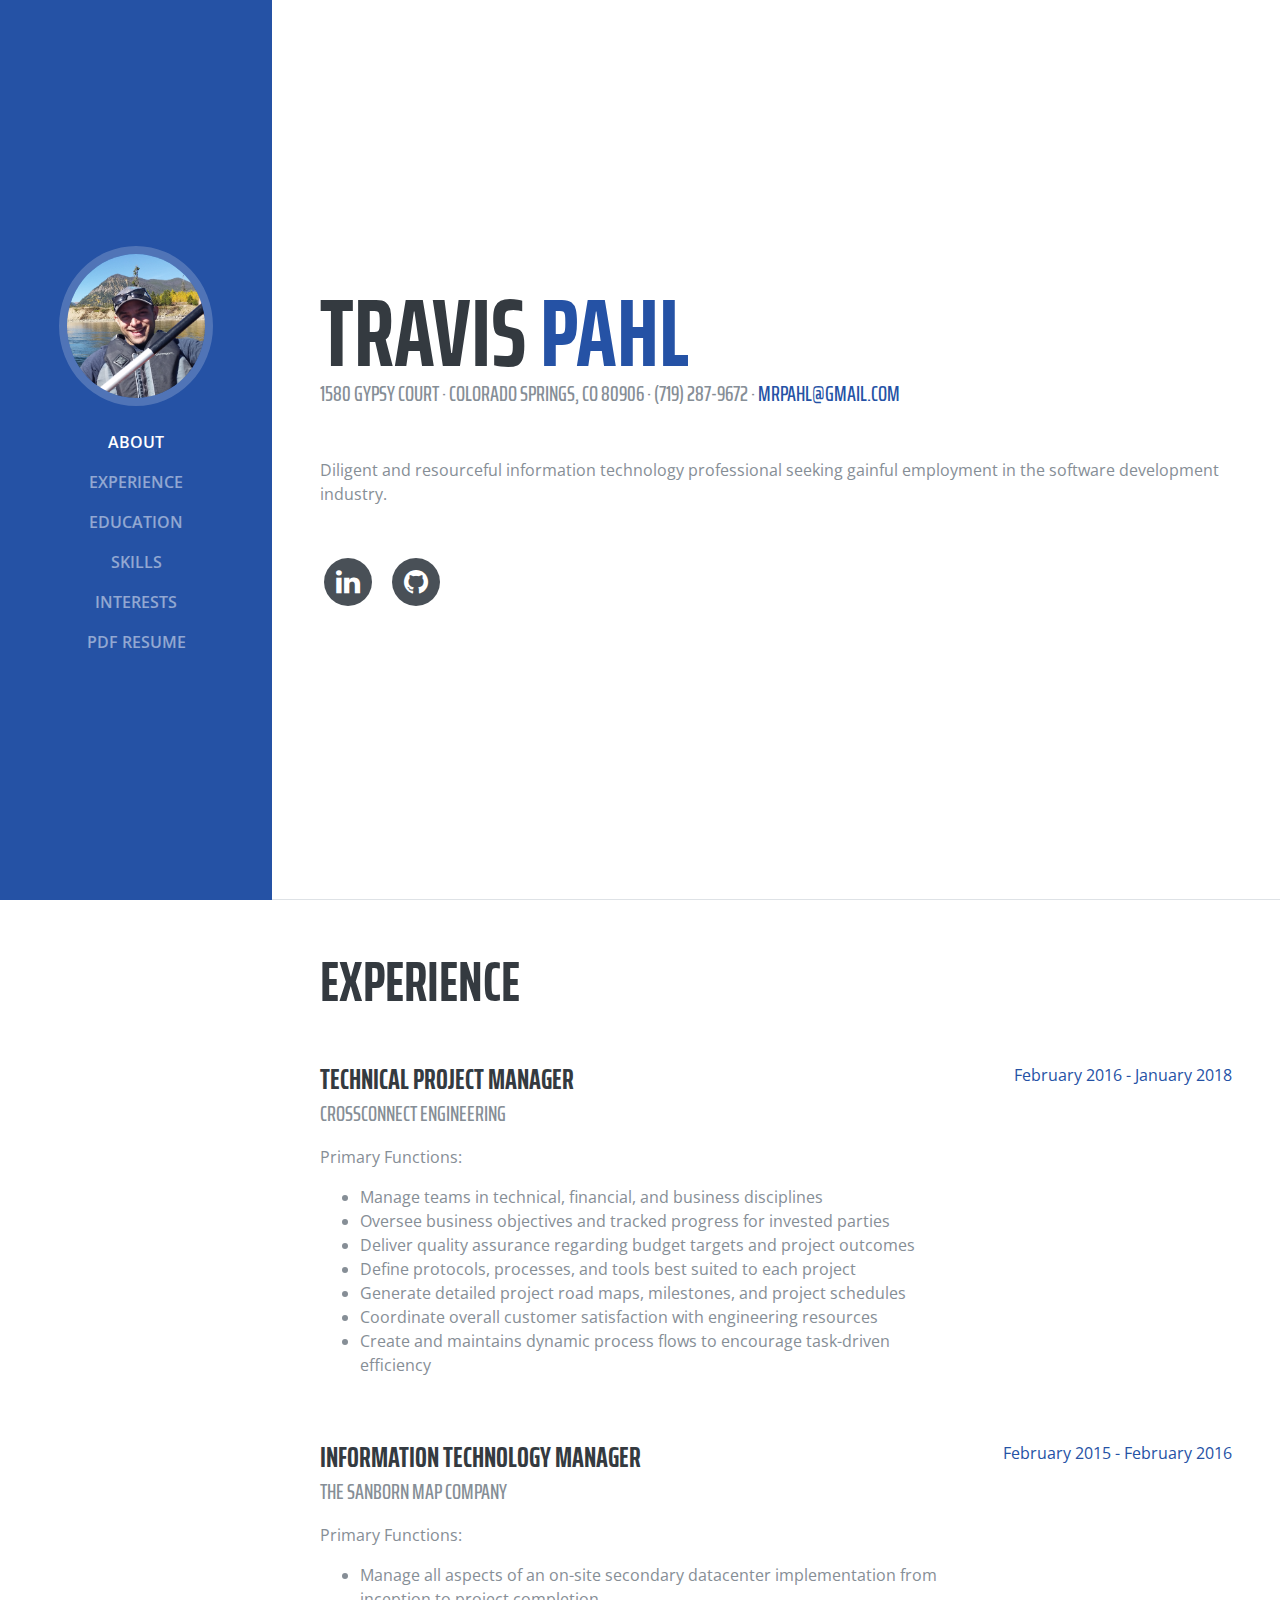
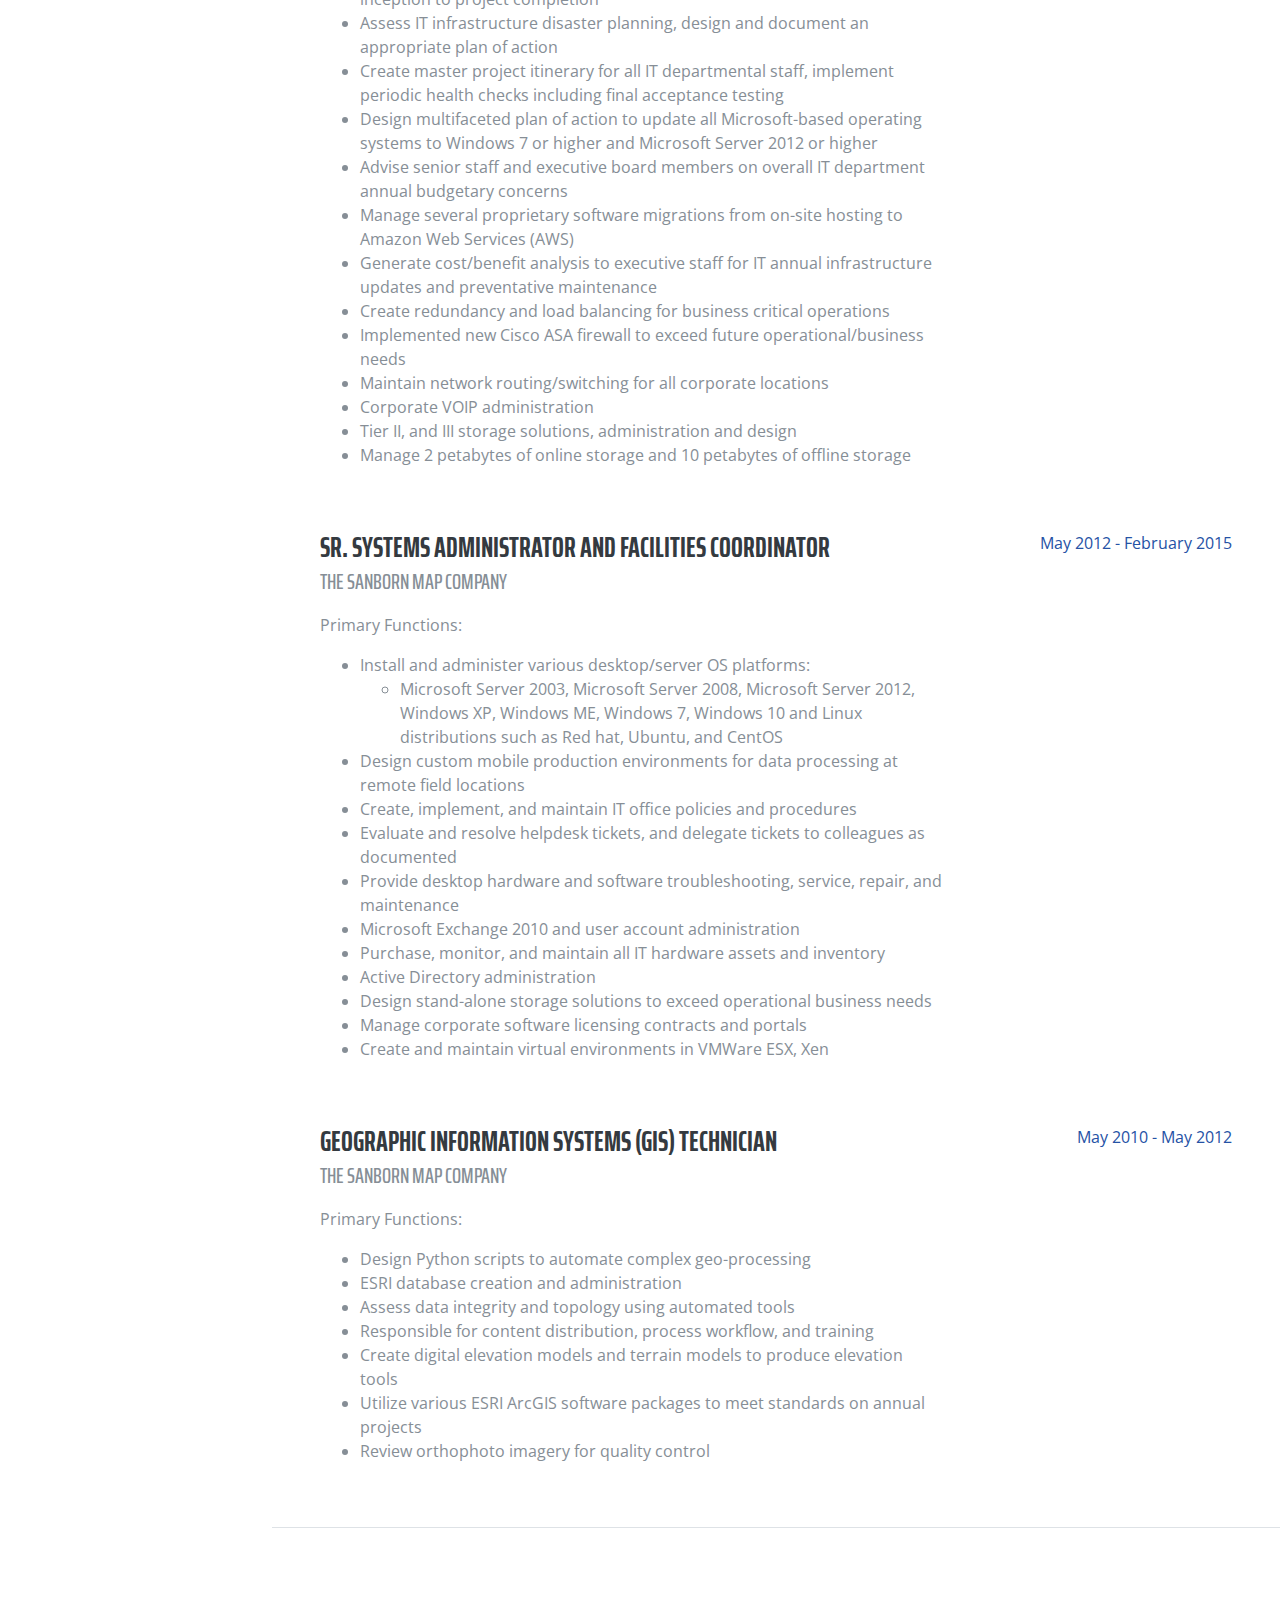
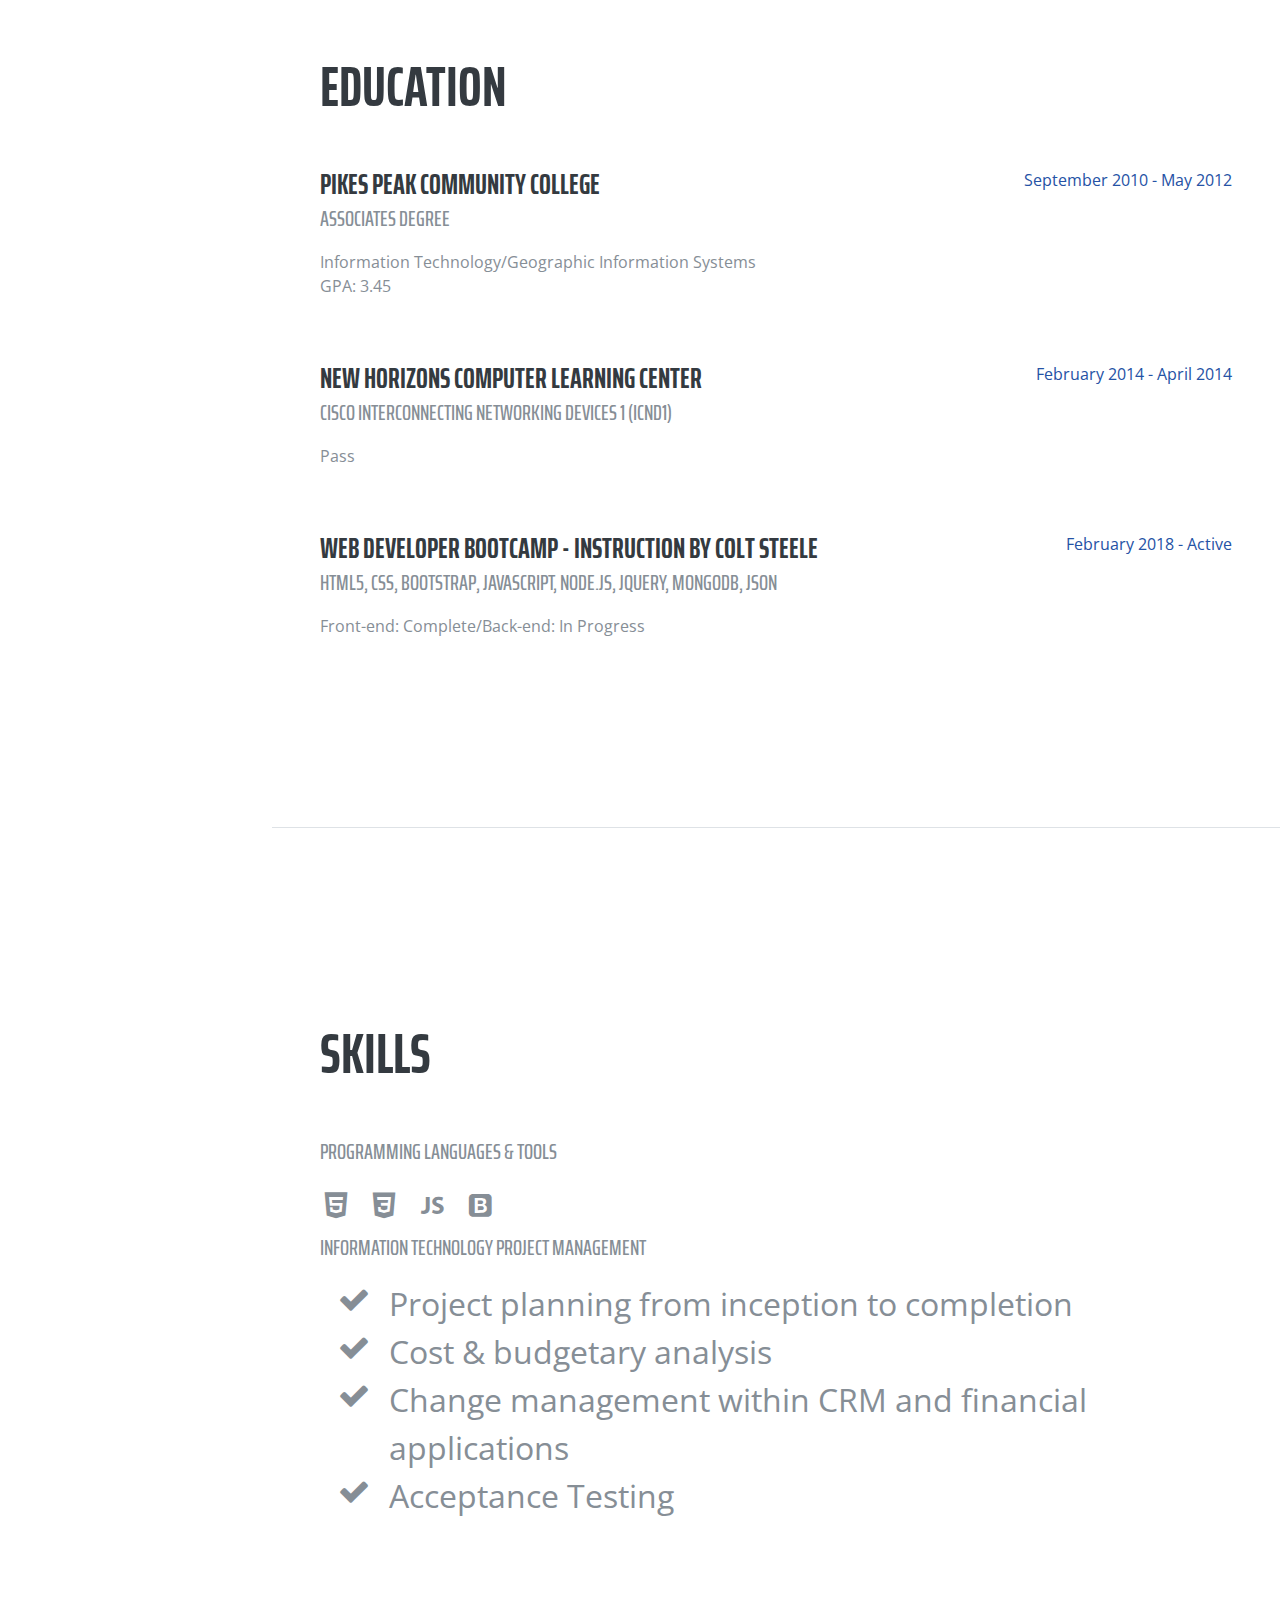
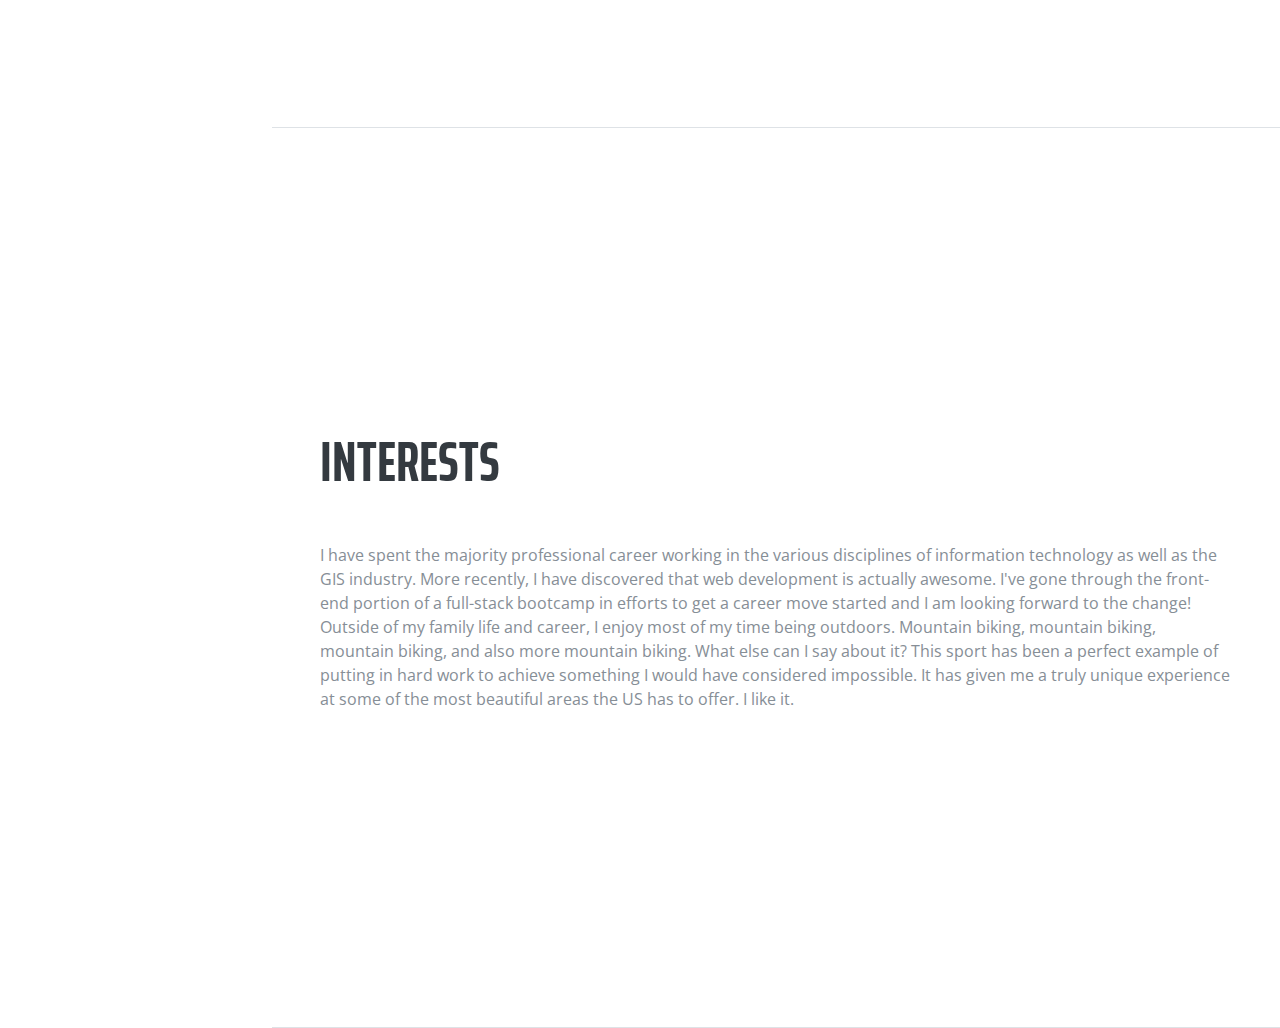
==== commit 4ca6fd45: "Education item spacing" ====
--- a/index.html
+++ b/index.html
@@ -7,6 +7,7 @@
     <meta name="viewport" content="width=device-width, initial-scale=1, shrink-to-fit=no">
     <meta name="description" content="">
     <meta name="author" content="">
+    <link rel="shortcut icon" type="image/png" href="./img/bike.png">
 
     <title>Professional Resume</title>
 
@@ -226,7 +227,7 @@
             </div>
           </div>
 
-          <div class="resume-item d-flex flex-column flex-md-row">
+          <div class="resume-item d-flex flex-column flex-md-row mb-5">
             <div class="resume-content mr-auto">
               <h3 class="mb-0">New Horizons Computer Learning Center</h3>
               <div class="subheading mb-3">Cisco Interconnecting Networking Devices 1 (ICND1)</div>
@@ -237,12 +238,11 @@
             </div>
           </div>
 
-          <div class="resume-item d-flex flex-column flex-md-row">
+          <div class="resume-item d-flex flex-column flex-md-row mb-5">
             <div class="resume-content mr-auto">
               <h3 class="mb-0">Web Developer Bootcamp - Instruction by Colt Steele</h3>
               <div class="subheading mb-3">HTML5, CSS, Bootstrap, JavaScript, Node.JS, JQuery, MongoDB, JSON</div>
-              <p>Front end: Complete</p>
-              <p>Back end: In Progress</p>
+              <p>Front-end: Complete/Back-end: In Progress</p>
             </div>
             <div class="resume-date text-md-right">
               <span class="text-primary">February 2018 - Active</span>
--- a/css/resume.min.css
+++ b/css/resume.min.css
@@ -1 +1 @@
-body{font-family:'Open Sans',serif;padding-top:54px;color:#868e96}@media (min-width:992px){body{padding-top:0;padding-left:17rem}}h1,h2,h3,h4,h5,h6{font-family:'Saira Extra Condensed',serif;font-weight:700;text-transform:uppercase;color:#343a40}h1{font-size:6rem;line-height:5.5rem}h2{font-size:3.5rem}.subheading{text-transform:uppercase;font-weight:500;font-family:'Saira Extra Condensed',serif;font-size:1.35rem}.list-social-icons a{color:#495057}.list-social-icons a:hover{color: rgb(0, 87, 12)}.list-social-icons a .fa-lg{font-size:1.75rem}.list-icons{font-size:3rem}.list-icons .list-inline-item i:hover{color: rgb(0, 87, 12)}#sideNav .navbar-nav .nav-item .nav-link{font-weight:600;text-transform:uppercase}@media (min-width:992px){#sideNav{text-align:center;position:fixed;top:0;left:0;display:flex;flex-direction:column;width:17rem;height:100vh}#sideNav .navbar-brand{display:flex;margin:auto auto 0;padding:.5rem}#sideNav .navbar-brand .img-profile{max-width:10rem;max-height:10rem;border:.5rem solid rgba(255,255,255,.2)}#sideNav .navbar-collapse{display:flex;align-items:flex-start;flex-grow:0;width:100%;margin-bottom:auto}#sideNav .navbar-collapse .navbar-nav{flex-direction:column;width:100%}#sideNav .navbar-collapse .navbar-nav .nav-item{display:block}#sideNav .navbar-collapse .navbar-nav .nav-item .nav-link{display:block}}section.resume-section{border-bottom:1px solid #dee2e6;padding-top:5rem!important;padding-bottom:5rem!important}section.resume-section .resume-item .resume-date{min-width:none}@media (min-width:768px){section.resume-section{min-height:100vh}section.resume-section .resume-item .resume-date{min-width:18rem}}@media (min-width:992px){section.resume-section{padding-top:3rem!important;padding-bottom:3rem!important}}.bg-primary{background-color: rgb(0, 87, 12)!important}.text-primary{color: rgb(0, 87, 12)!important}a{color: rgb(0, 87, 12)}a:active,a:focus,a:hover{color: rgb(0, 87, 12)}+body{font-family:'Open Sans',serif;padding-top:54px;color:#868e96}@media (min-width:992px){body{padding-top:0;padding-left:17rem}}h1,h2,h3,h4,h5,h6{font-family:'Saira Extra Condensed',serif;font-weight:700;text-transform:uppercase;color:#343a40}h1{font-size:6rem;line-height:5.5rem}h2{font-size:3.5rem}.subheading{text-transform:uppercase;font-weight:500;font-family:'Saira Extra Condensed',serif;font-size:1.35rem}.list-social-icons a{color:#495057}.list-social-icons a:hover{color: rgb(37, 82, 165)}.list-social-icons a .fa-lg{font-size:1.75rem}.list-icons{font-size:2rem}.list-icons .list-inline-item i:hover{color: rgb(37, 82, 165)}#sideNav .navbar-nav .nav-item .nav-link{font-weight:600;text-transform:uppercase}@media (min-width:992px){#sideNav{text-align:center;position:fixed;top:0;left:0;display:flex;flex-direction:column;width:17rem;height:100vh}#sideNav .navbar-brand{display:flex;margin:auto auto 0;padding:.5rem}#sideNav .navbar-brand .img-profile{max-width:10rem;max-height:10rem;border:.5rem solid rgba(255,255,255,.2)}#sideNav .navbar-collapse{display:flex;align-items:flex-start;flex-grow:0;width:100%;margin-bottom:auto}#sideNav .navbar-collapse .navbar-nav{flex-direction:column;width:100%}#sideNav .navbar-collapse .navbar-nav .nav-item{display:block}#sideNav .navbar-collapse .navbar-nav .nav-item .nav-link{display:block}}section.resume-section{border-bottom:1px solid #dee2e6;padding-top:5rem!important;padding-bottom:5rem!important}section.resume-section .resume-item .resume-date{min-width:none}@media (min-width:768px){section.resume-section{min-height:100vh}section.resume-section .resume-item .resume-date{min-width:18rem}}@media (min-width:992px){section.resume-section{padding-top:3rem!important;padding-bottom:3rem!important}}.bg-primary{background-color: rgb(37, 82, 165)!important}.text-primary{color: rgb(37, 82, 165)!important}a{color: rgb(37, 82, 165)}a:active,a:focus,a:hover{color: rgb(37, 82, 165)}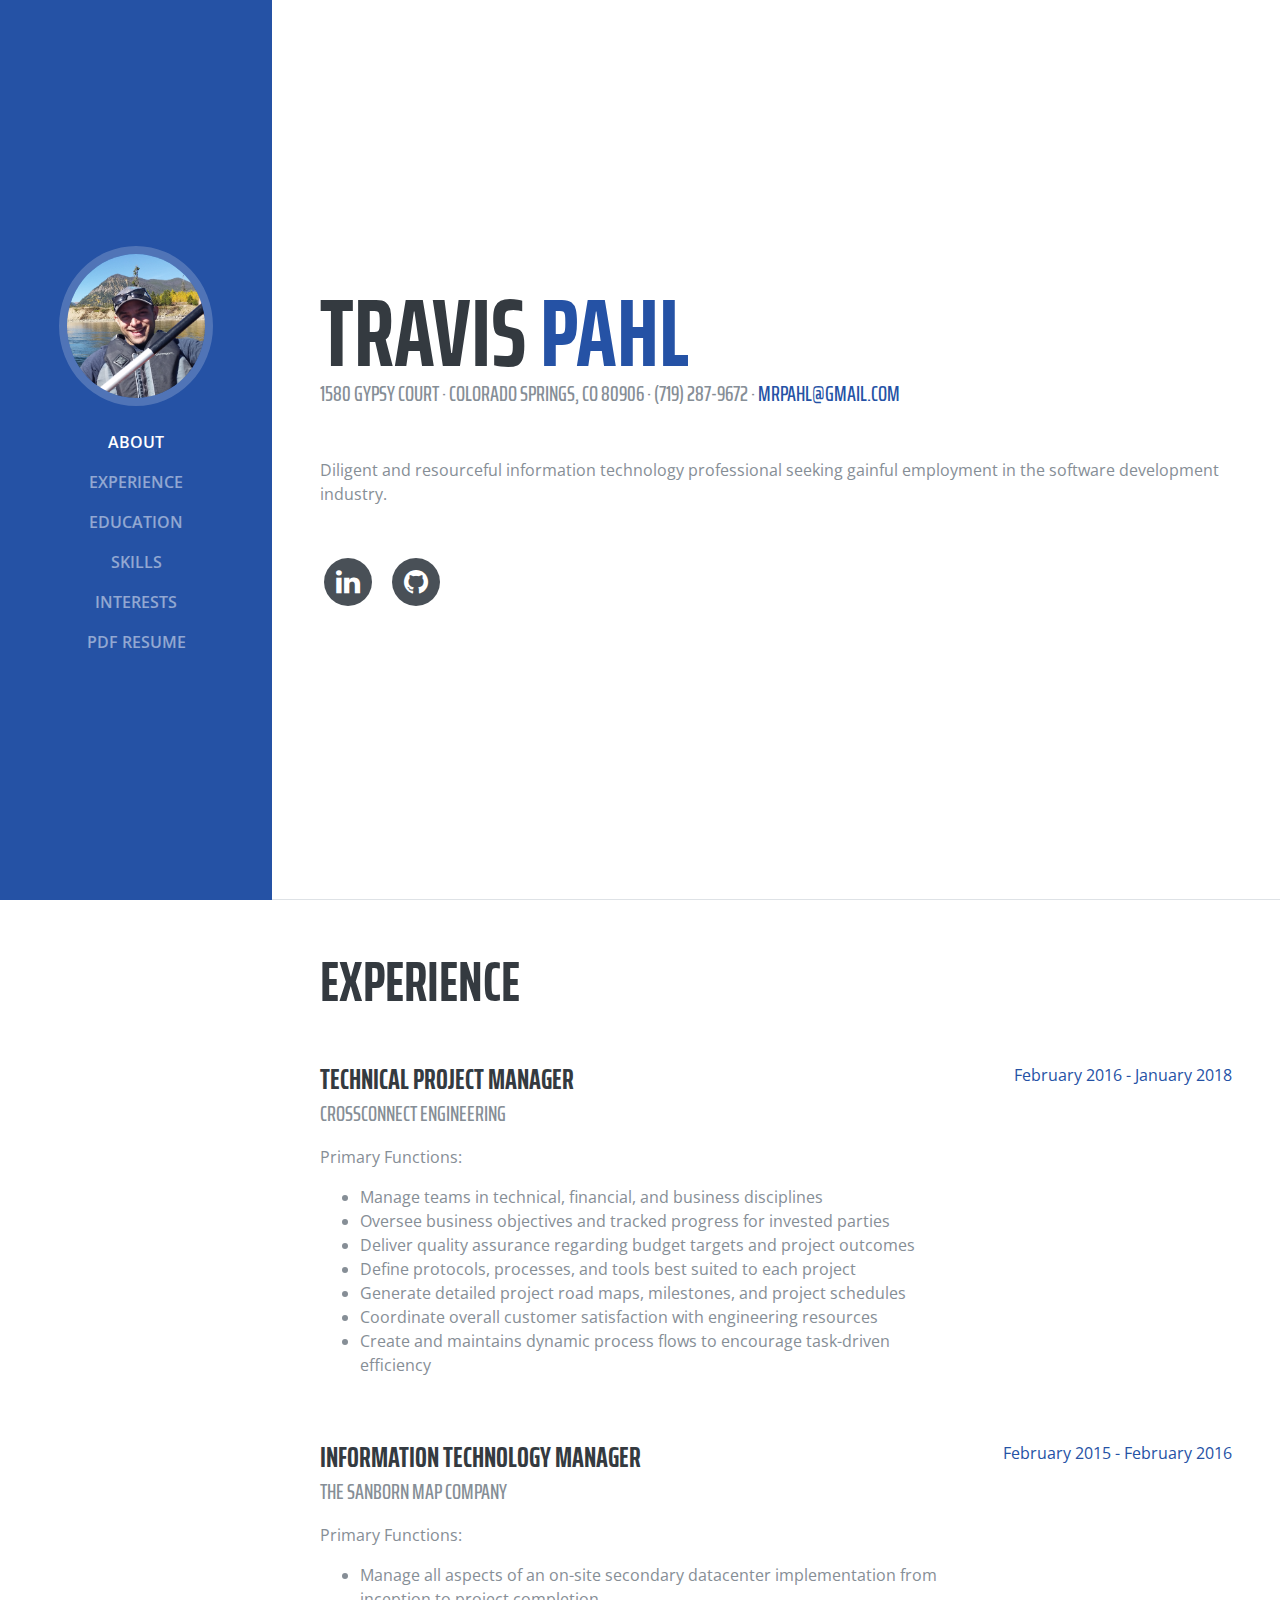
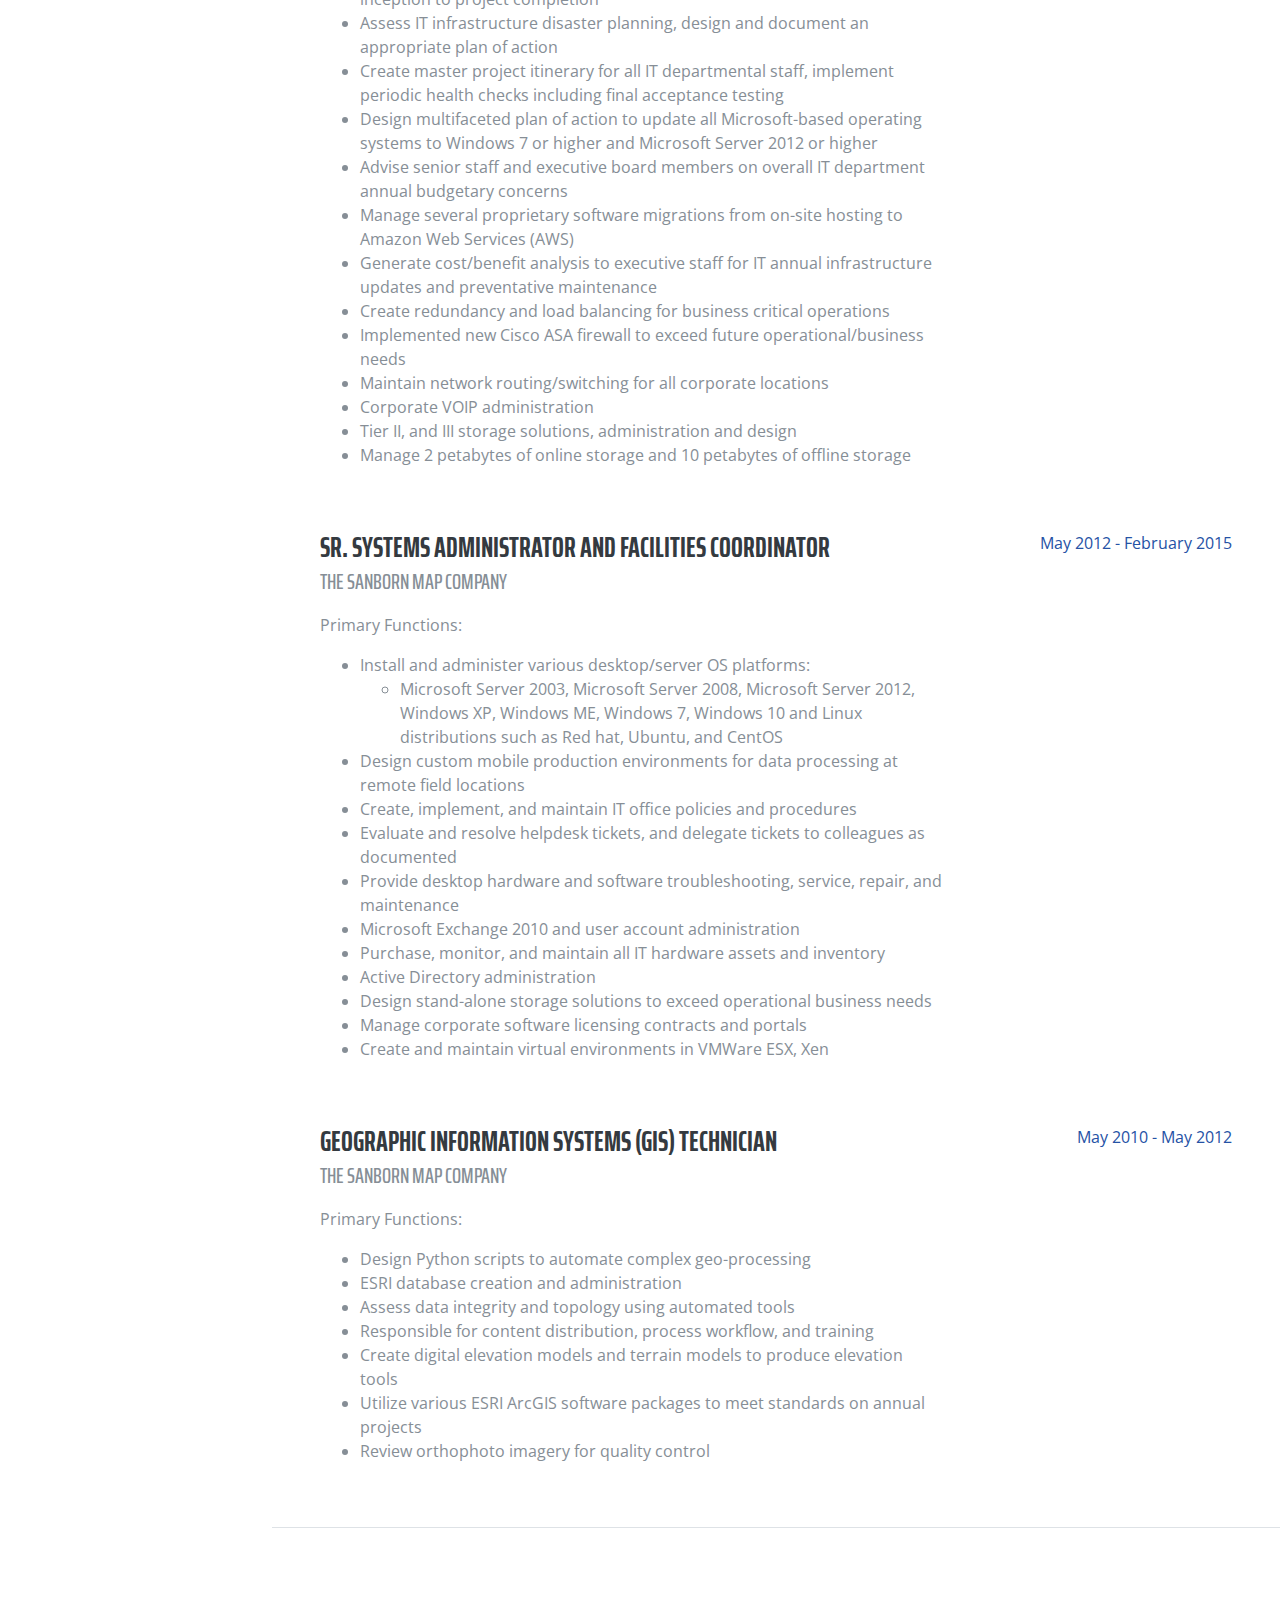
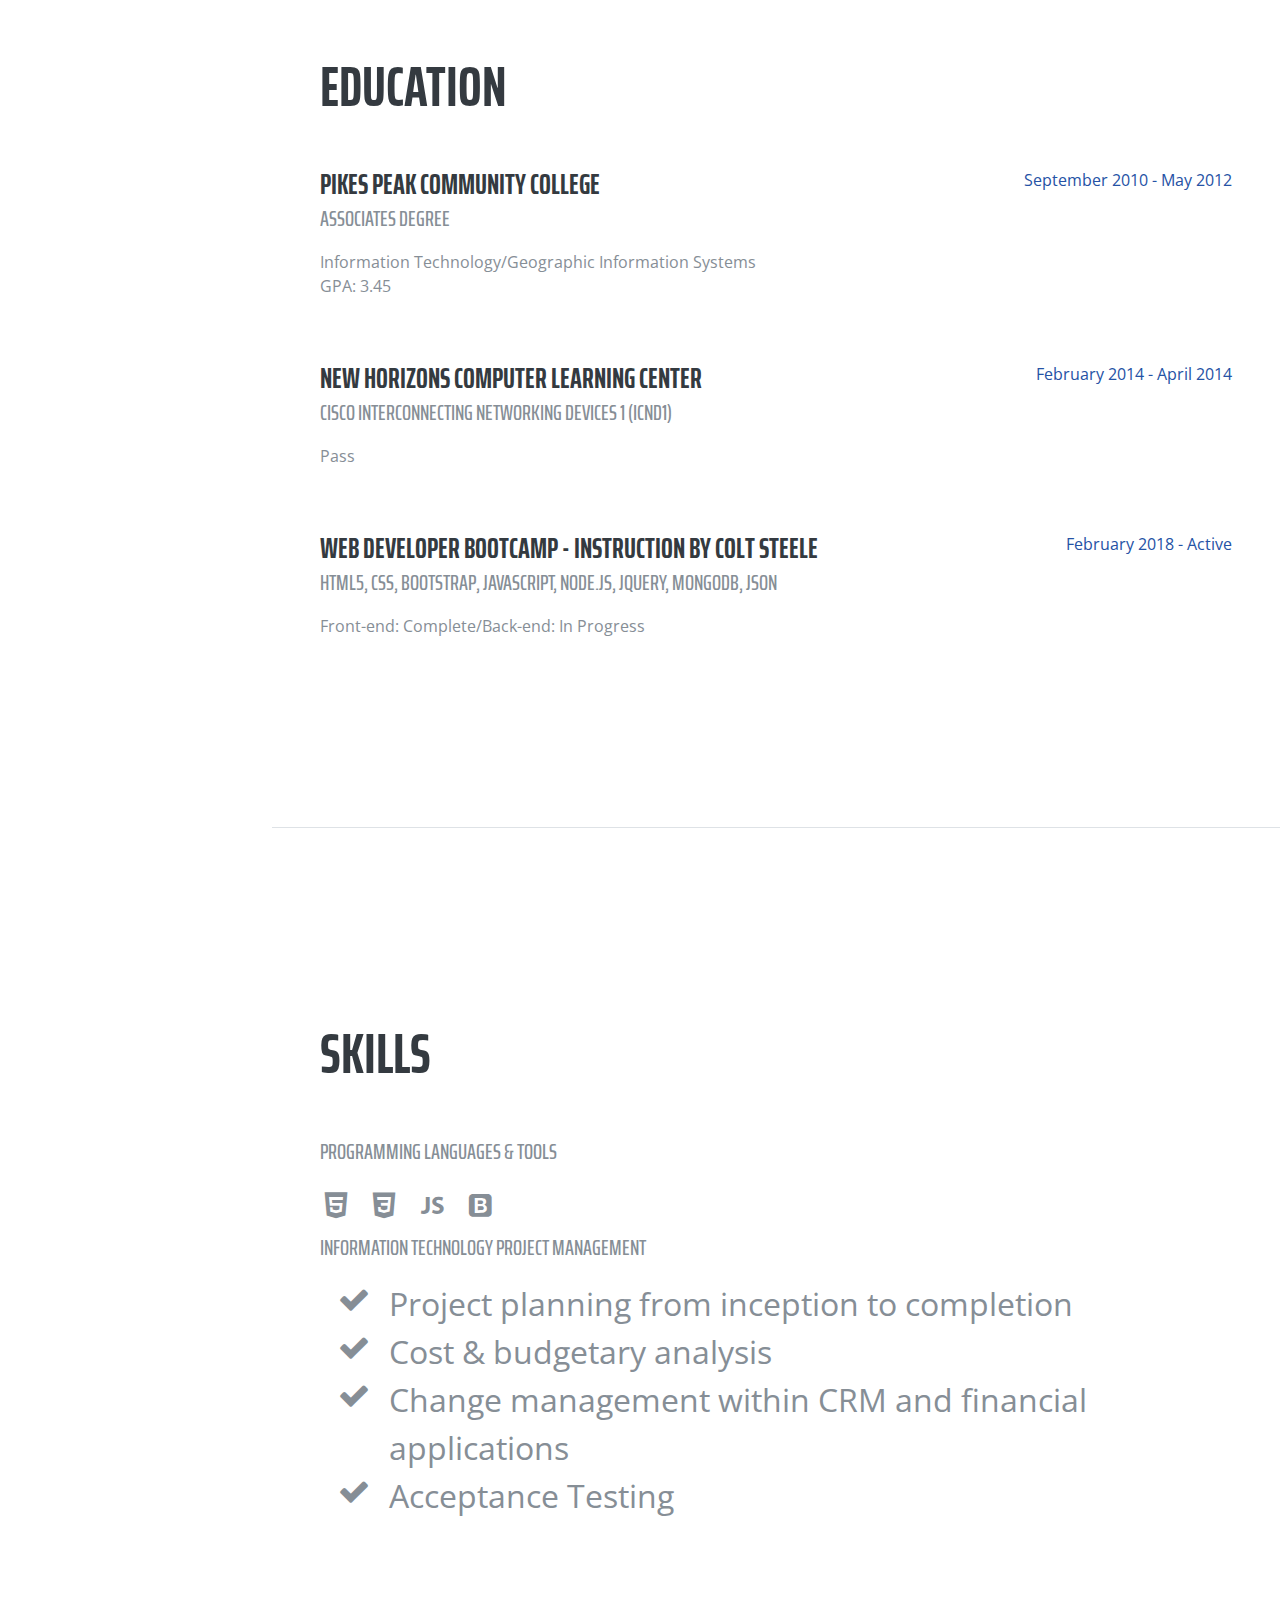
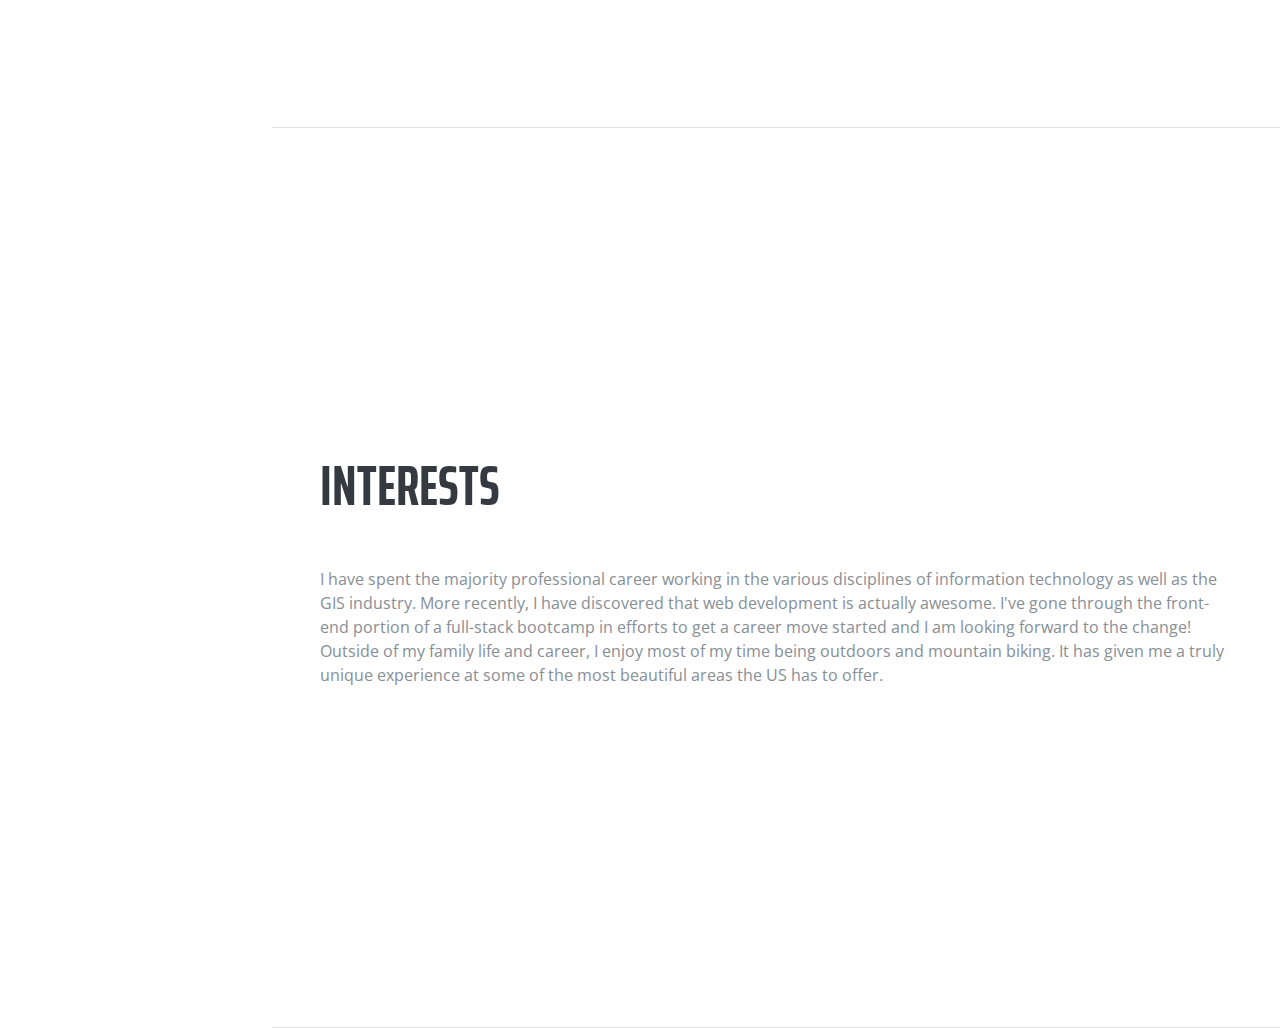
==== commit 8beea7fe: "Wording" ====
--- a/index.html
+++ b/index.html
@@ -315,7 +315,7 @@
       <section class="resume-section p-3 p-lg-5 d-flex flex-column" id="interests">
         <div class="my-auto">
           <h2 class="mb-5">Interests</h2>
-          <p>I have spent the majority professional career working in the various disciplines of information technology as well as the GIS industry. More recently, I have discovered that web development is actually awesome. I've gone through the front-end portion of a full-stack bootcamp in efforts to get a career move started and I am looking forward to the change!  Outside of my family life and career, I enjoy most of my time being outdoors. Mountain biking, mountain biking, mountain biking, and also more mountain biking. What else can I say about it? This sport has been a perfect example of putting in hard work to achieve something I would have considered impossible. It has given me a truly unique experience at some of the most beautiful areas the US has to offer. I like it.</p>
+          <p>I have spent the majority professional career working in the various disciplines of information technology as well as the GIS industry. More recently, I have discovered that web development is actually awesome. I've gone through the front-end portion of a full-stack bootcamp in efforts to get a career move started and I am looking forward to the change!  Outside of my family life and career, I enjoy most of my time being outdoors and mountain biking. It has given me a truly unique experience at some of the most beautiful areas the US has to offer.</p>
           <!-- <p class="mb-0"></p> -->
         </div>
       </section>
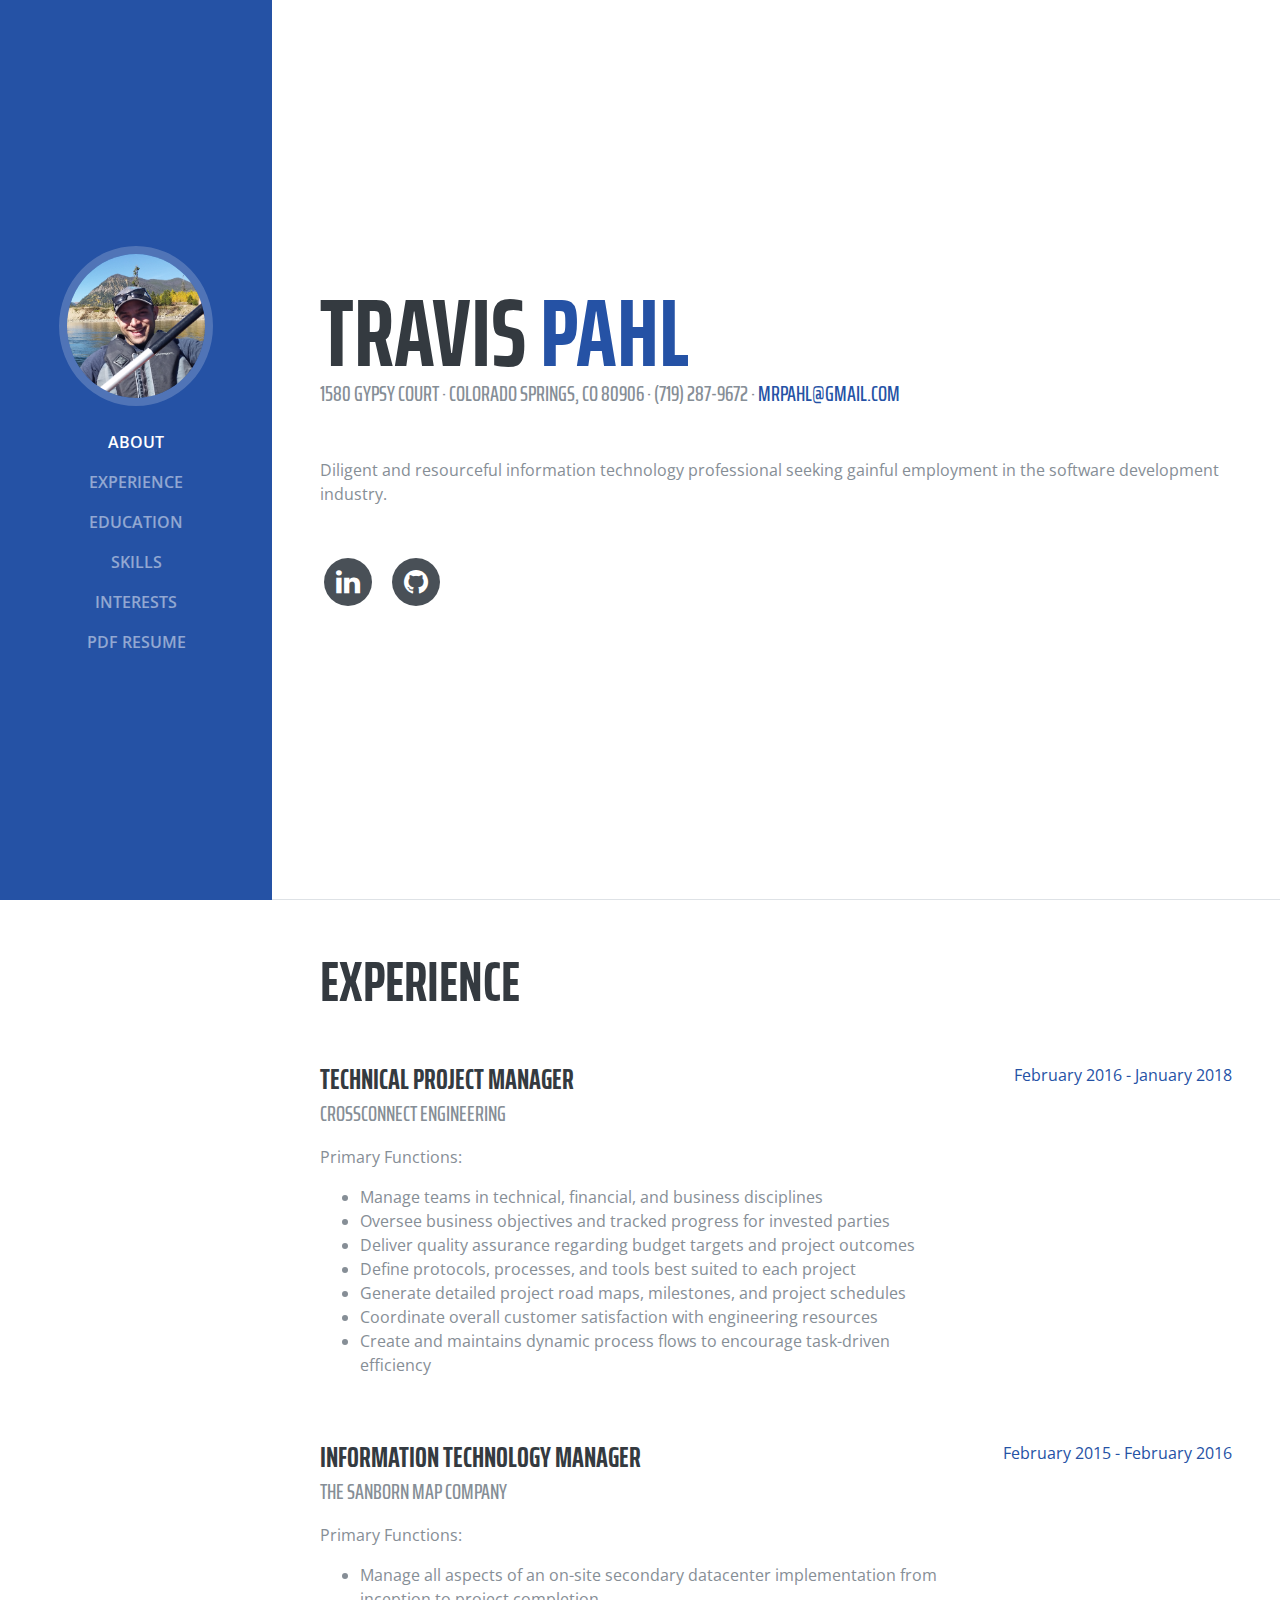
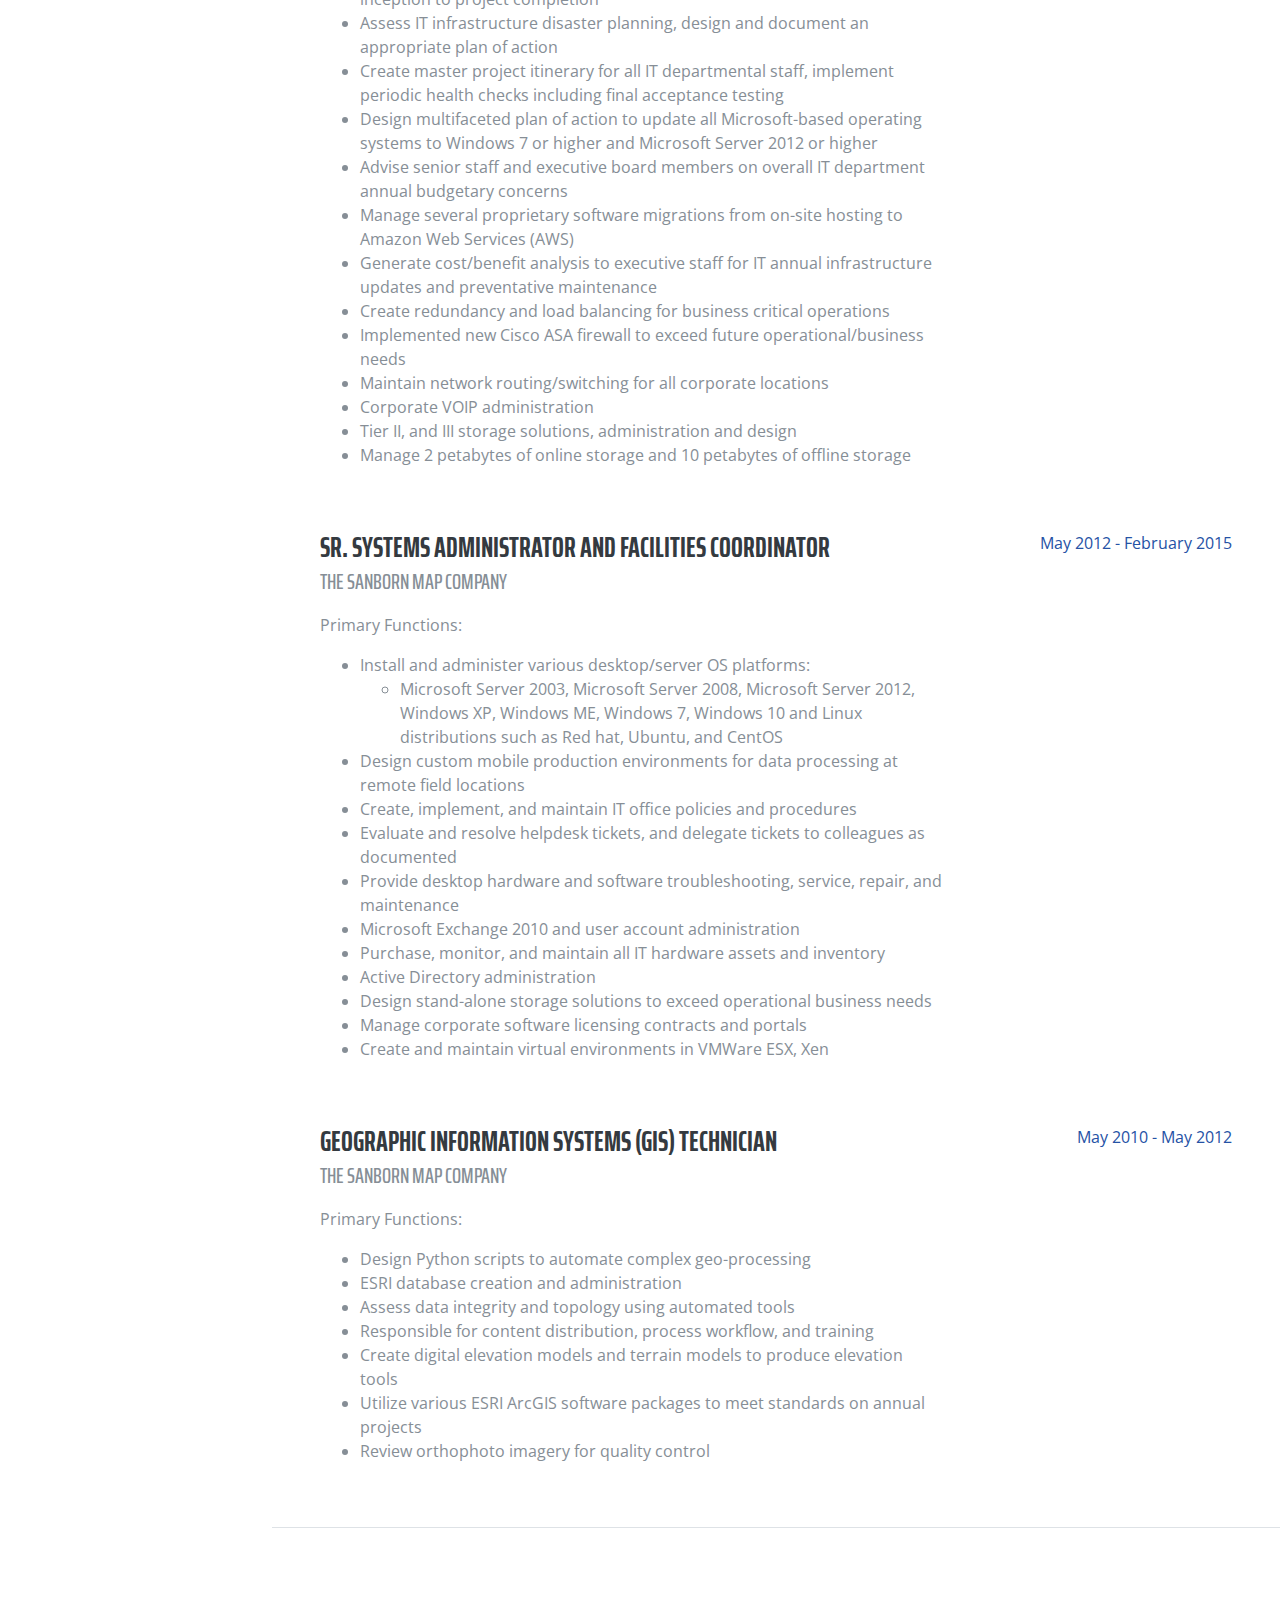
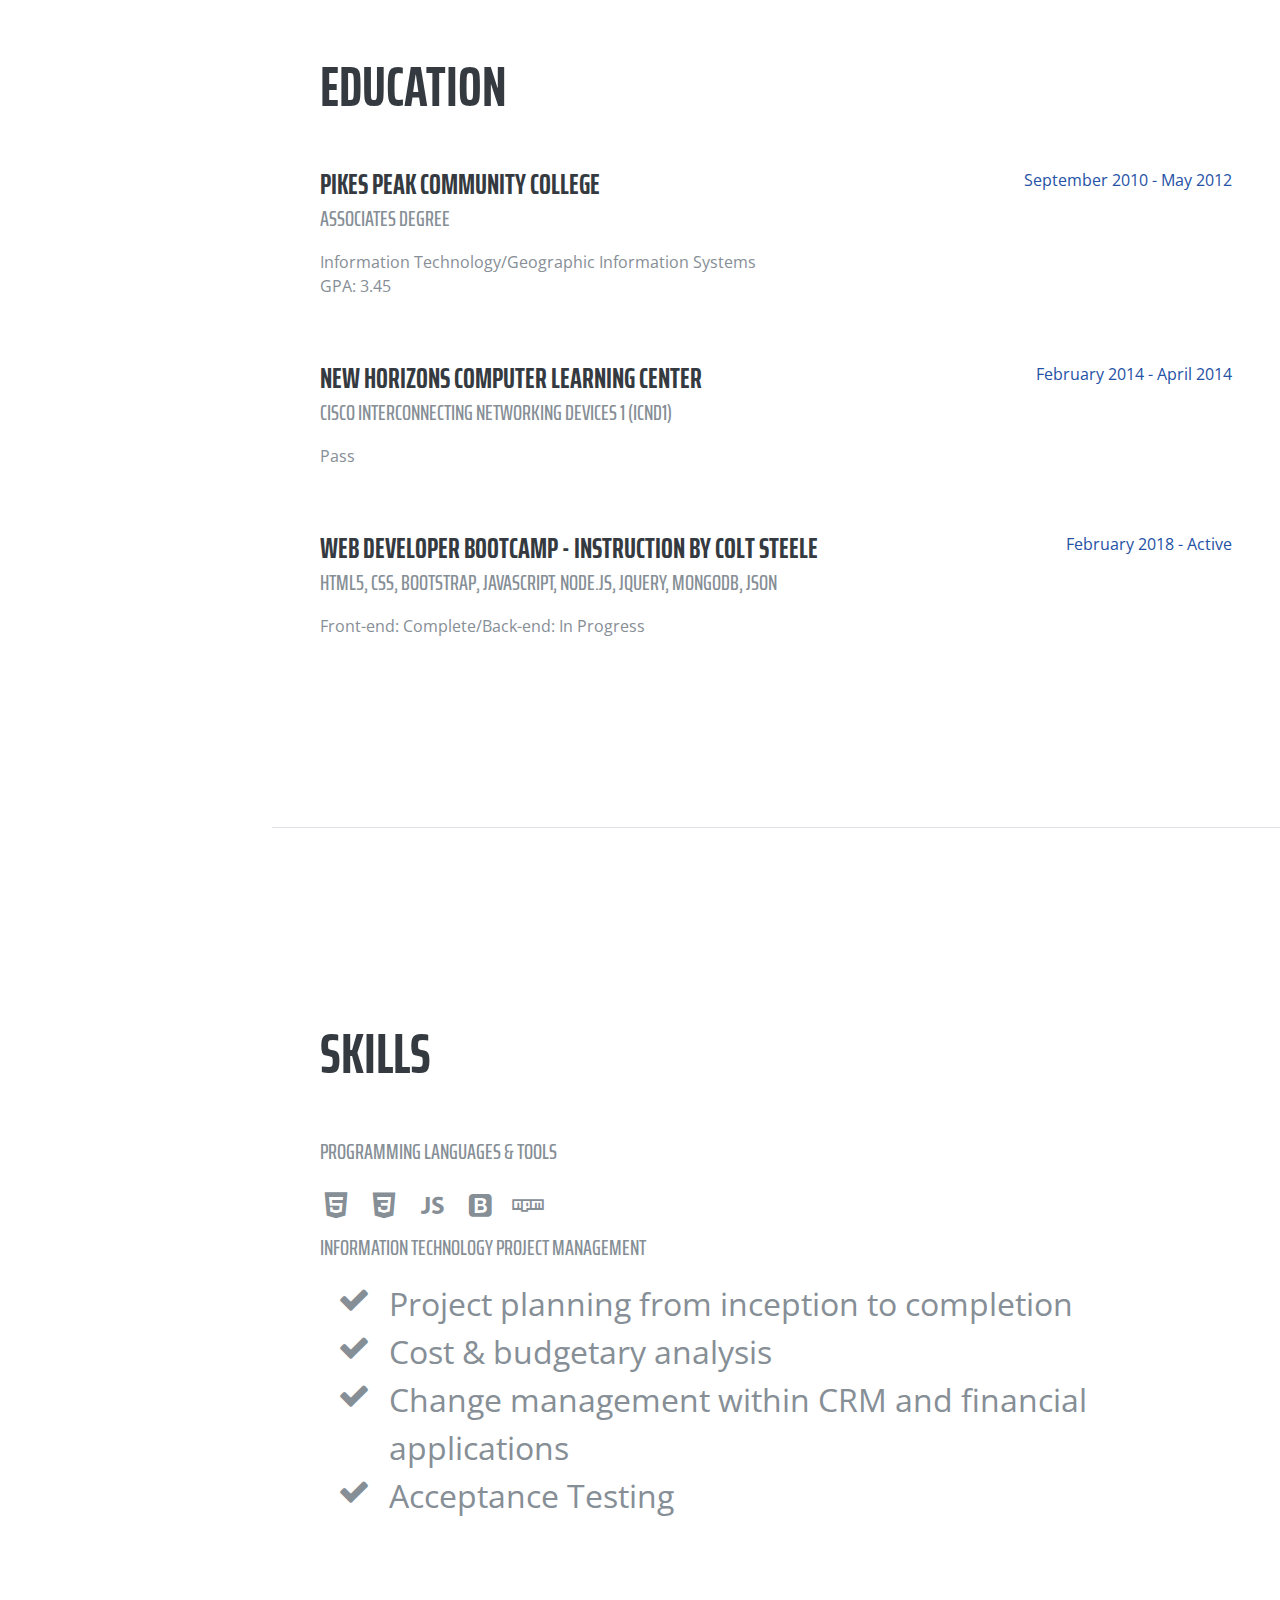
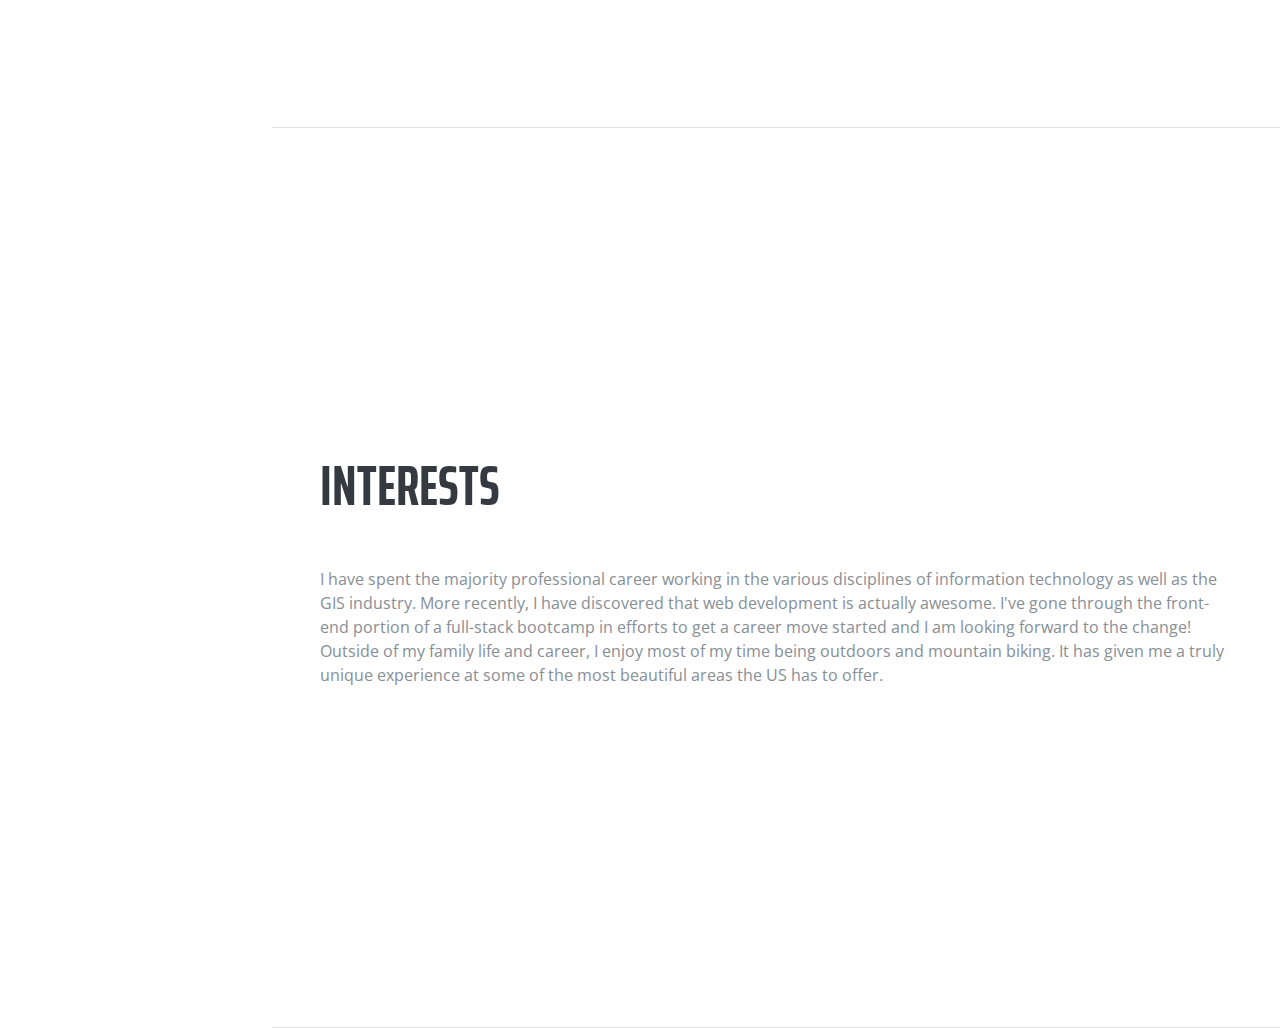
==== commit e2e47646: "NPM Icon" ====
--- a/index.html
+++ b/index.html
@@ -286,12 +286,12 @@
               <i class="devicons devicons-grunt"></i>
             </li>
             <li class="list-inline-item">
-              <i class="devicons devicons-gulp"></i>
+              <i class="devicons devicons-gulp"></i> -->
             </li>
             <li class="list-inline-item">
               <i class="devicons devicons-npm"></i>
             </li>
-          </ul> -->
+          <!-- </ul> -->
 
           <div class="subheading mb-3">Information Technology Project Management</div>
           <ul class="fa-ul mb-0">
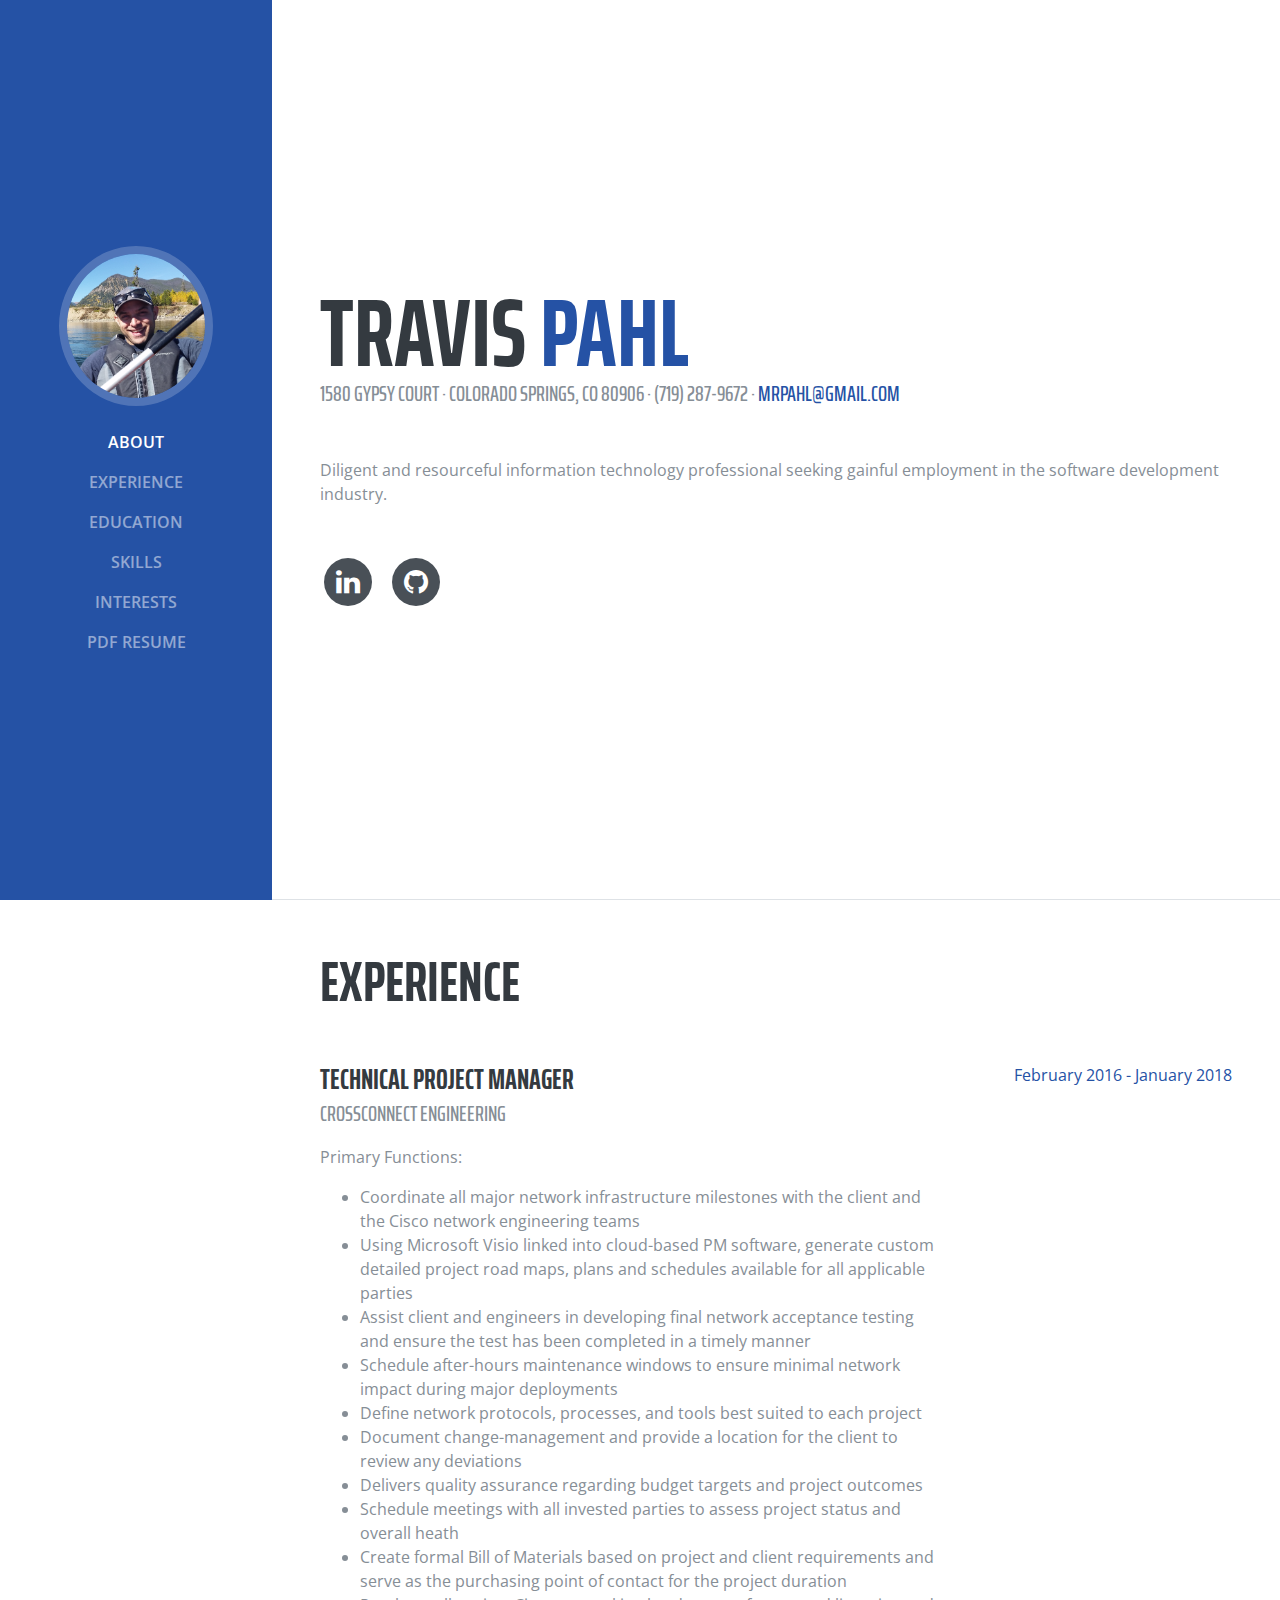
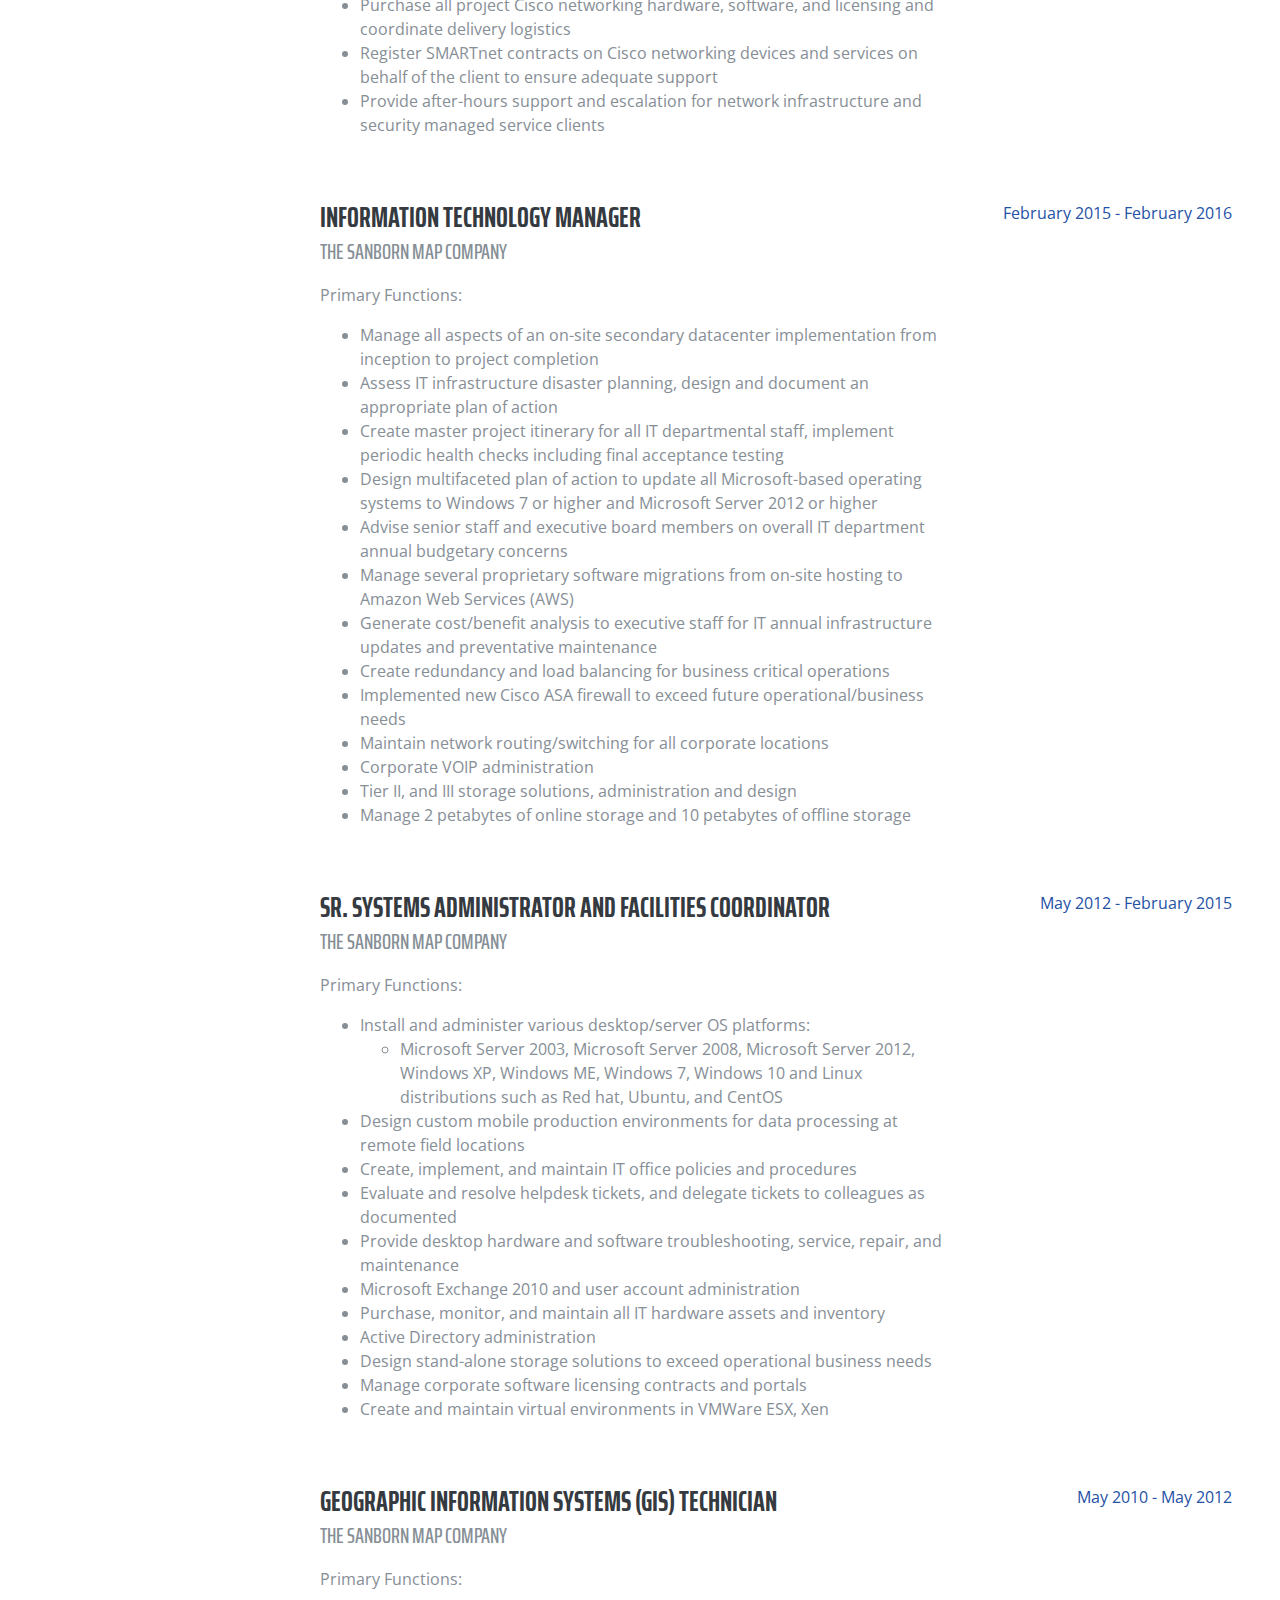
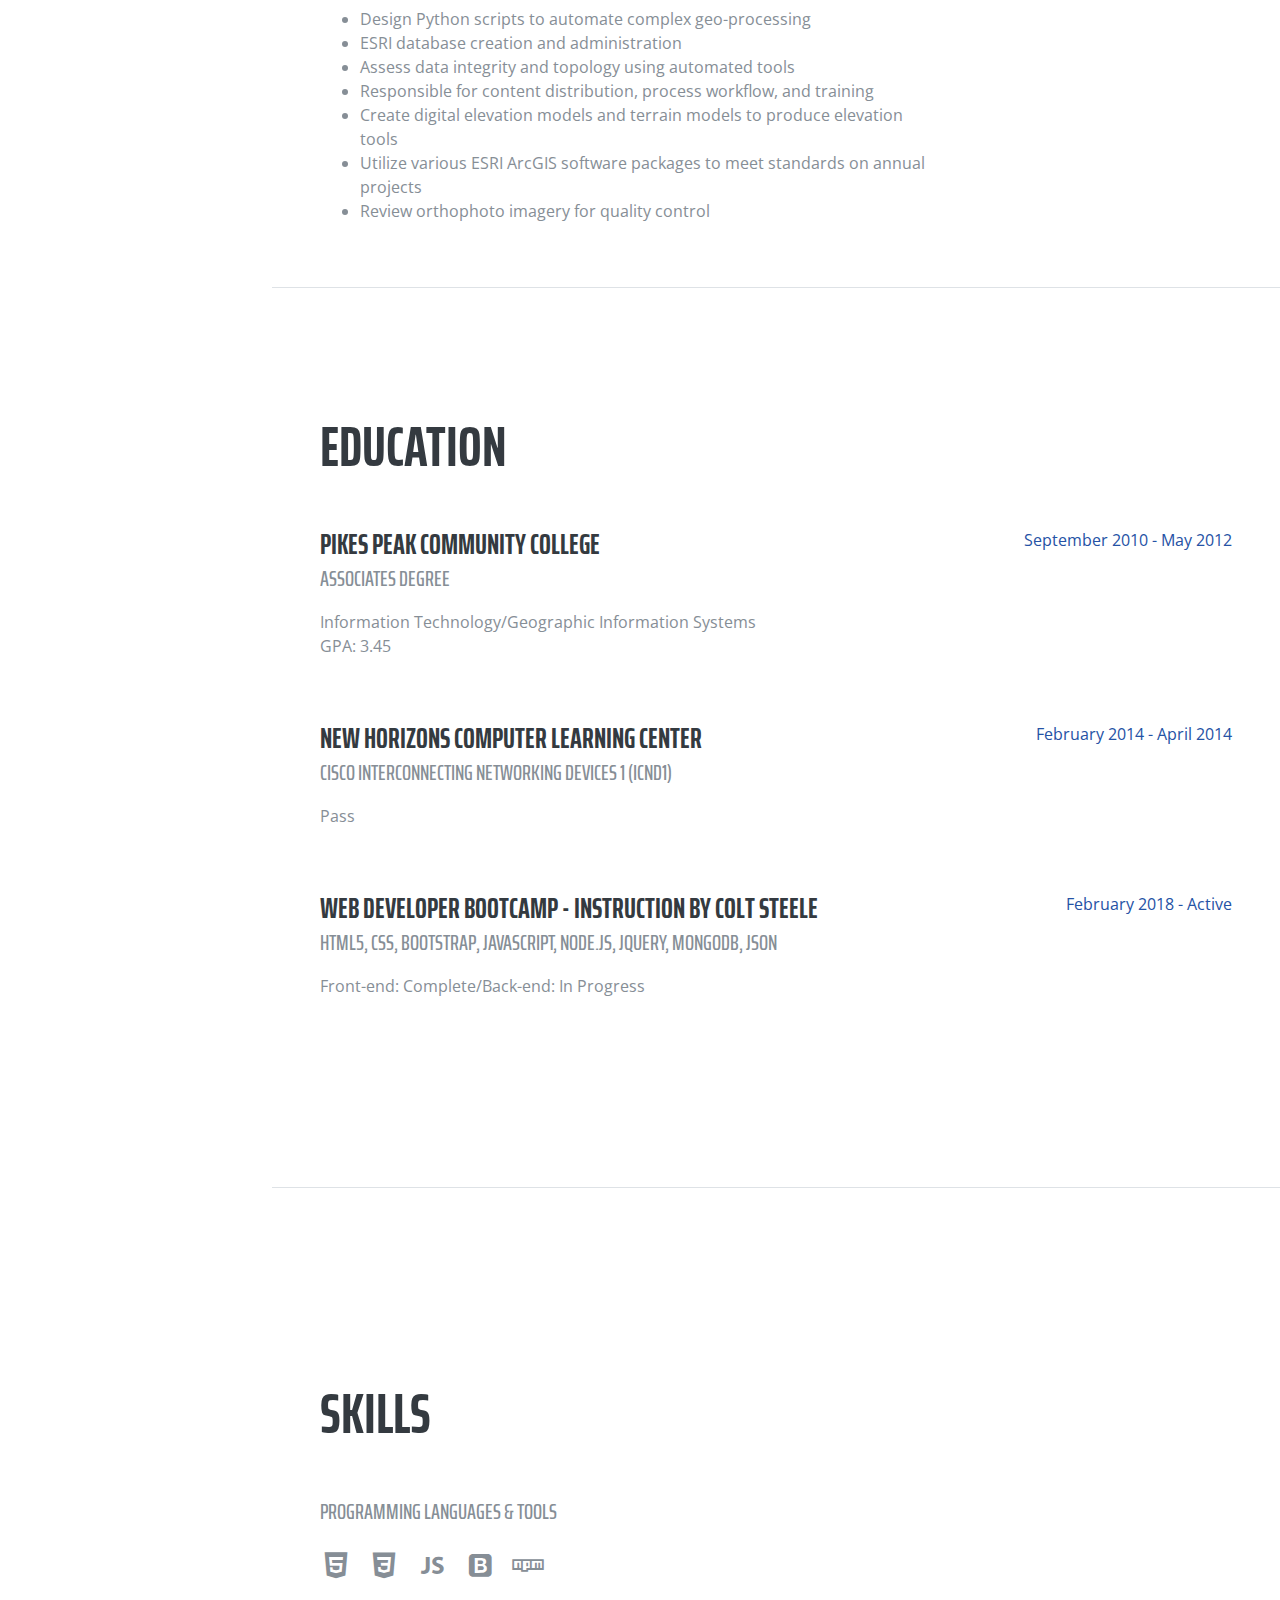
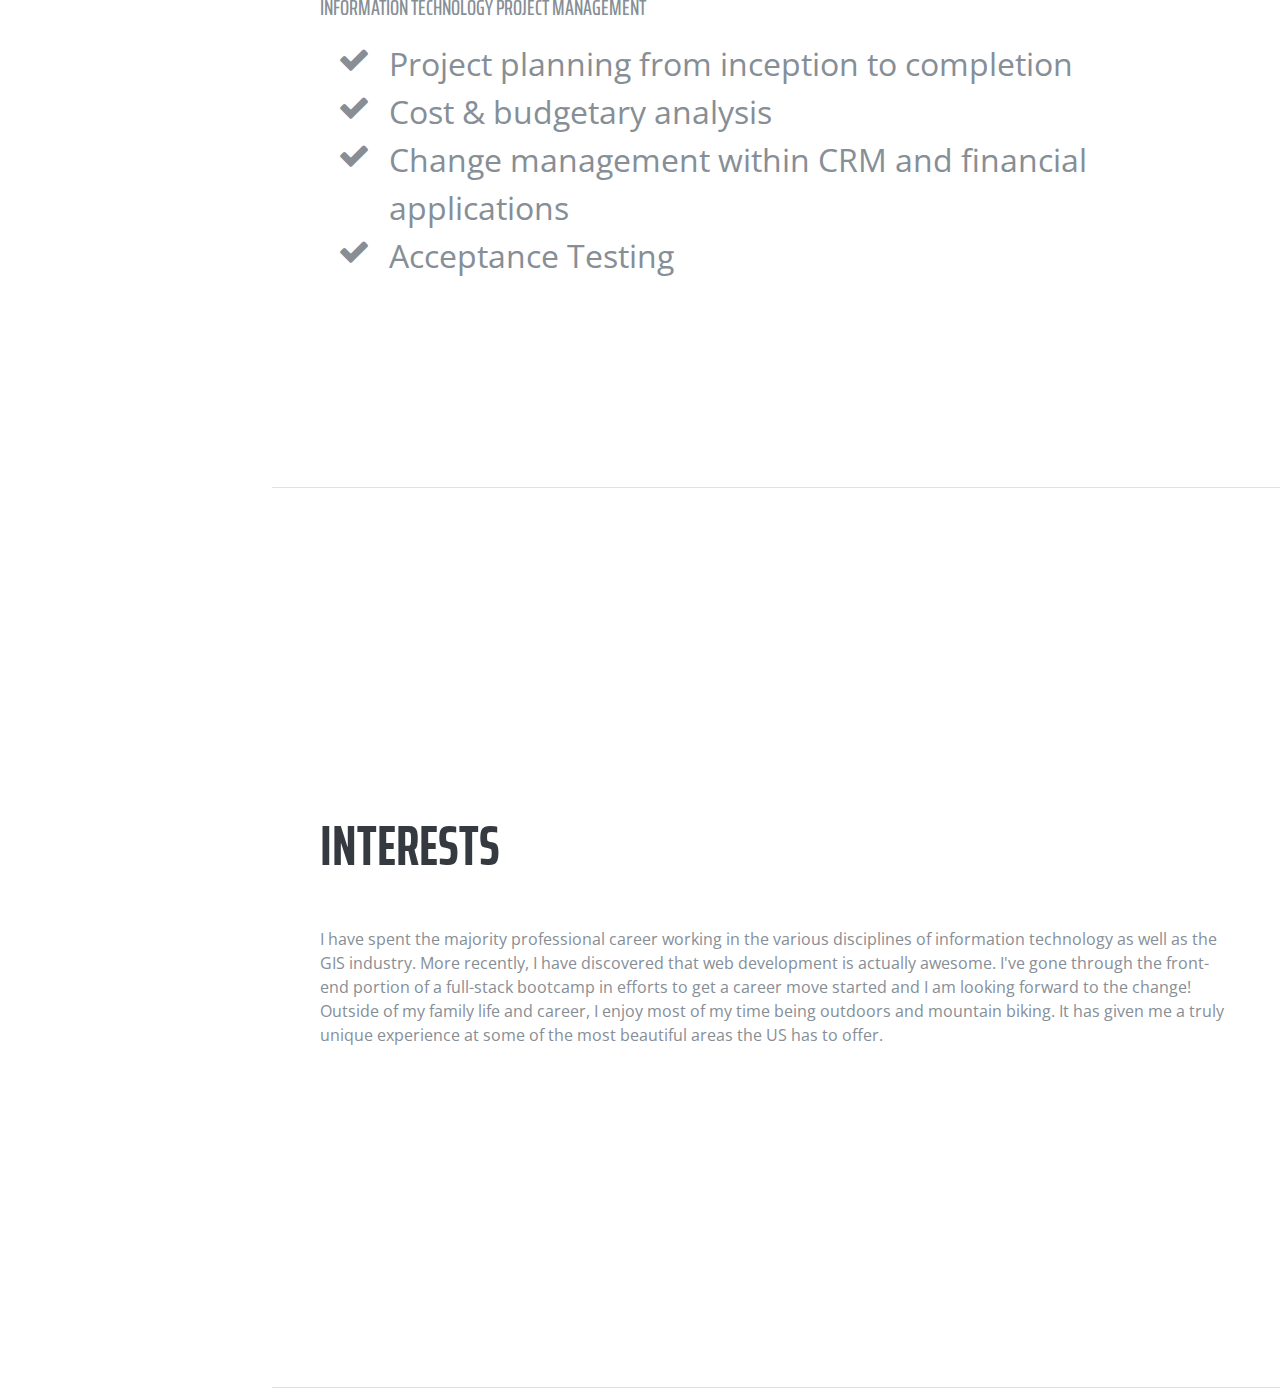
==== commit e1ad8f06: "updated resume and added links" ====
--- a/index.html
+++ b/index.html
@@ -120,13 +120,18 @@
               <div class="subheading mb-3">Crossconnect Engineering</div>
               <p>Primary Functions:</p>
               <ul>
-                <li>Manage teams in technical, financial, and business disciplines</li>
-                <li>Oversee business objectives and tracked progress for invested parties</li>
-                <li>Deliver quality assurance regarding budget targets and project outcomes</li>
-                <li>Define protocols, processes, and tools best suited to each project</li>
-                <li>Generate detailed project road maps, milestones, and project schedules</li>
-                <li>Coordinate overall customer satisfaction with engineering resources</li>
-                <li>Create and maintains dynamic process flows to encourage task-driven efficiency</li>
+                <li>Coordinate all major network infrastructure milestones with the client and the Cisco network engineering teams</li>
+                <li>Using Microsoft Visio linked into cloud-based PM software, generate custom detailed project road maps, plans and schedules available for all applicable parties</li>
+                <li>Assist client and engineers in developing final network acceptance testing and ensure the test has been completed in a timely manner</li>
+                <li>Schedule after-hours maintenance windows to ensure minimal network impact during major deployments</li>
+                <li>Define network protocols, processes, and tools best suited to each project </li>
+                <li>Document change-management and provide a location for the client to review any deviations</li>
+                <li>Delivers quality assurance regarding budget targets and project outcomes</li>
+                <li>Schedule meetings with all invested parties to assess project status and overall heath</li>
+                <li>Create formal Bill of Materials based on project and client requirements and serve as the purchasing point of contact for the project duration</li>                  
+                <li>Purchase all project Cisco networking hardware, software, and licensing and coordinate delivery logistics</li>
+                <li>Register SMARTnet contracts on Cisco networking devices and services on behalf of the client to ensure adequate support</li>
+                <li>Provide after-hours support and escalation for network infrastructure and security managed service clients </li>
               </ul>
             </div>
             <div class="resume-date text-md-right">
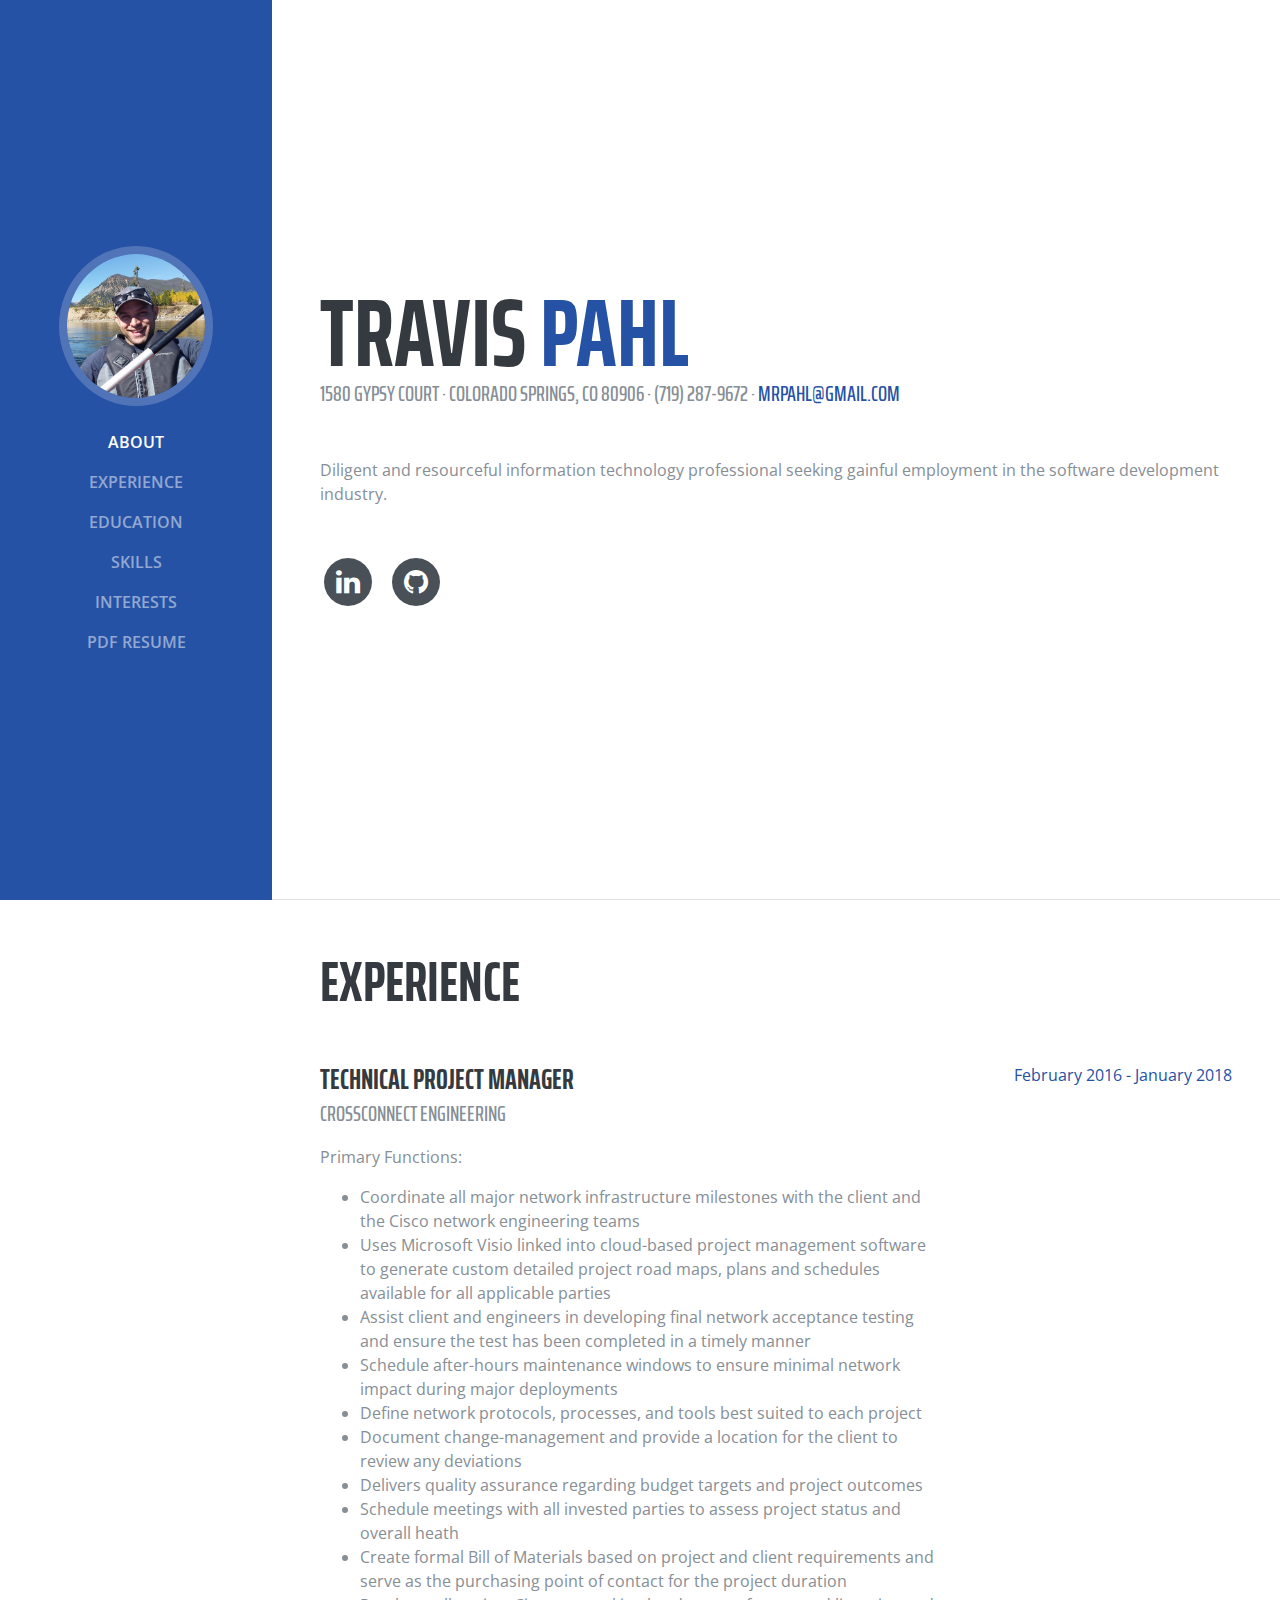
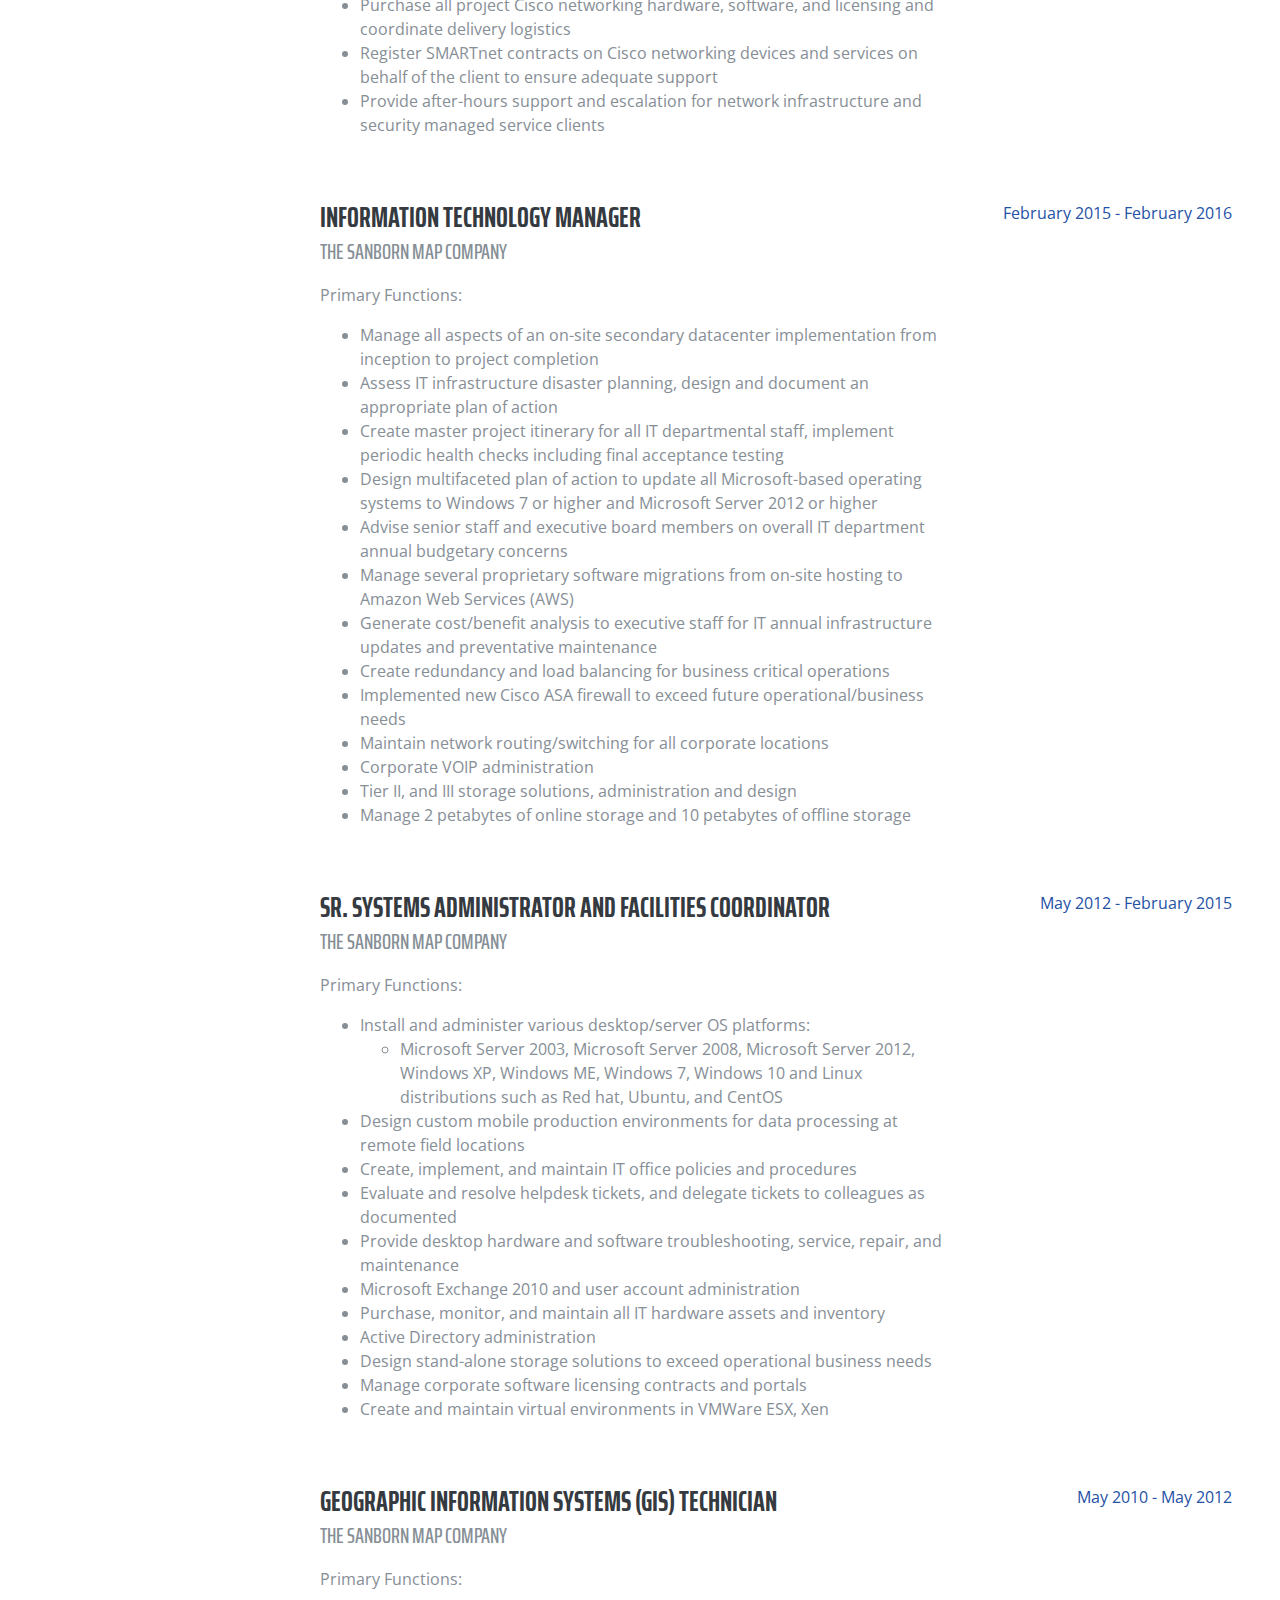
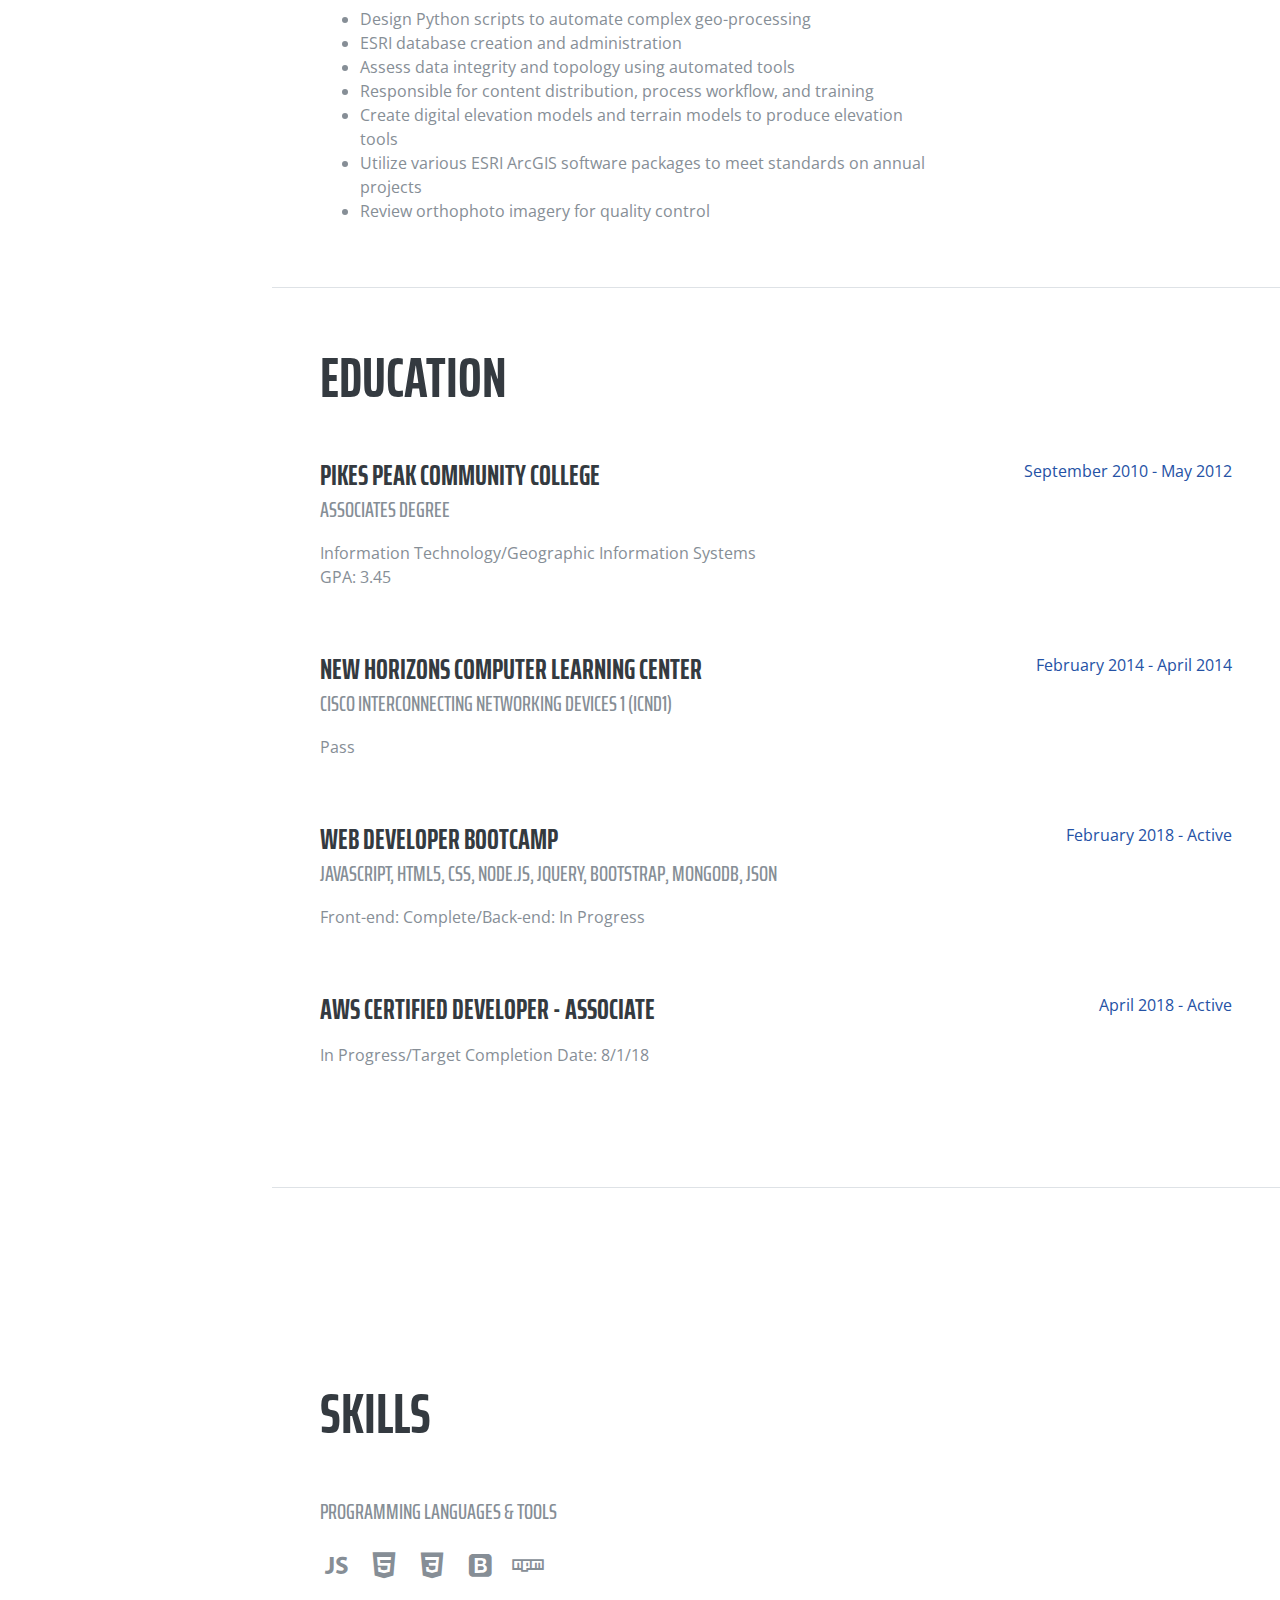
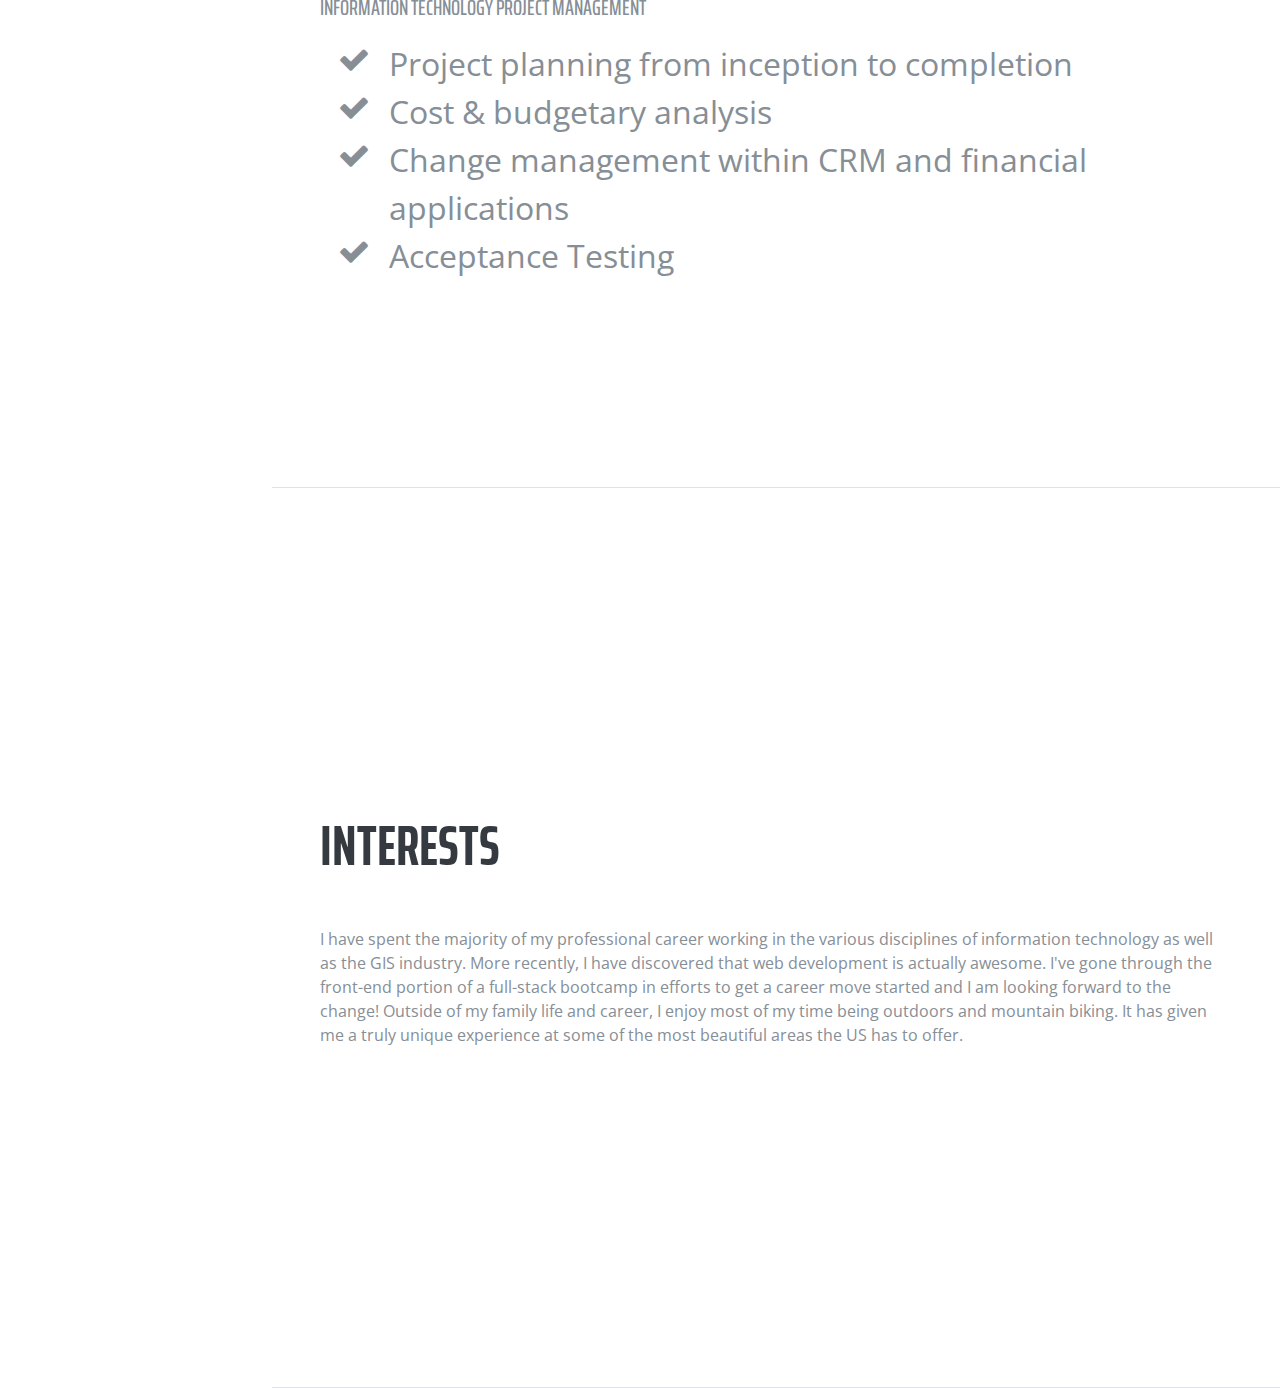
==== commit 2317ff2b: "Wording" ====
--- a/index.html
+++ b/index.html
@@ -9,7 +9,7 @@
     <meta name="author" content="">
     <link rel="shortcut icon" type="image/png" href="./img/bike.png">
 
-    <title>Professional Resume</title>
+    <title>Resume</title>
 
     <!-- Bootstrap core CSS -->
     <link href="vendor/bootstrap/css/bootstrap.min.css" rel="stylesheet">
@@ -30,7 +30,7 @@
 
     <nav class="navbar navbar-expand-lg navbar-dark bg-primary fixed-top" id="sideNav">
       <a class="navbar-brand js-scroll-trigger" href="#page-top">
-        <span class="d-block d-lg-none">Hi!</span>
+        <span class="d-block d-lg-none">Professional Resume</span>
         <span class="d-none d-lg-block">
           <img class="img-fluid img-profile rounded-circle mx-auto mb-2" src="img/profile.jpg" alt="">
         </span>
@@ -121,7 +121,7 @@
               <p>Primary Functions:</p>
               <ul>
                 <li>Coordinate all major network infrastructure milestones with the client and the Cisco network engineering teams</li>
-                <li>Using Microsoft Visio linked into cloud-based PM software, generate custom detailed project road maps, plans and schedules available for all applicable parties</li>
+                <li>Uses Microsoft Visio linked into cloud-based project management software to generate custom detailed project road maps, plans and schedules available for all applicable parties</li>
                 <li>Assist client and engineers in developing final network acceptance testing and ensure the test has been completed in a timely manner</li>
                 <li>Schedule after-hours maintenance windows to ensure minimal network impact during major deployments</li>
                 <li>Define network protocols, processes, and tools best suited to each project </li>
@@ -245,12 +245,23 @@
 
           <div class="resume-item d-flex flex-column flex-md-row mb-5">
             <div class="resume-content mr-auto">
-              <h3 class="mb-0">Web Developer Bootcamp - Instruction by Colt Steele</h3>
-              <div class="subheading mb-3">HTML5, CSS, Bootstrap, JavaScript, Node.JS, JQuery, MongoDB, JSON</div>
+              <h3 class="mb-0">Web Developer Bootcamp</h3>
+              <div class="subheading mb-3">JavaScript, HTML5, CSS, Node.JS, JQuery, Bootstrap, MongoDB, JSON</div>
               <p>Front-end: Complete/Back-end: In Progress</p>
             </div>
             <div class="resume-date text-md-right">
               <span class="text-primary">February 2018 - Active</span>
+            </div>
+          </div>
+
+          <div class="resume-item d-flex flex-column flex-md-row mb-5">
+            <div class="resume-content mr-auto">
+              <h3 class="mb-0">AWS Certified Developer - Associate</h3>
+              <div class="subheading mb-3"></div>
+              <p>In Progress/Target Completion Date: 8/1/18</p>
+            </div>
+            <div class="resume-date text-md-right">
+              <span class="text-primary">April 2018 - Active</span>
             </div>
           </div>
 
@@ -264,13 +275,16 @@
           <div class="subheading mb-3">Programming Languages &amp; Tools</div>
           <ul class="list-inline list-icons">
             <li class="list-inline-item">
+              <i class="devicons devicons-javascript"></i>
+            </li>
+            <li class="list-inline-item">
               <i class="devicons devicons-html5"></i>
             </li>
             <li class="list-inline-item">
               <i class="devicons devicons-css3"></i>
             </li>
             <li class="list-inline-item">
-              <i class="devicons devicons-javascript"></i>
+              <i class="devicons devicons-bootstrap"></i>
             </li>
             <!-- <li class="list-inline-item">
               <i class="devicons devicons-jquery"></i>
@@ -280,10 +294,6 @@
             </li>
             <li class="list-inline-item">
               <i class="devicons devicons-less"></i> -->
-            </li>
-            <li class="list-inline-item">
-              <i class="devicons devicons-bootstrap"></i>
-            </li>
             <!-- <li class="list-inline-item">
               <i class="devicons devicons-wordpress"></i>
             </li>
@@ -320,7 +330,7 @@
       <section class="resume-section p-3 p-lg-5 d-flex flex-column" id="interests">
         <div class="my-auto">
           <h2 class="mb-5">Interests</h2>
-          <p>I have spent the majority professional career working in the various disciplines of information technology as well as the GIS industry. More recently, I have discovered that web development is actually awesome. I've gone through the front-end portion of a full-stack bootcamp in efforts to get a career move started and I am looking forward to the change!  Outside of my family life and career, I enjoy most of my time being outdoors and mountain biking. It has given me a truly unique experience at some of the most beautiful areas the US has to offer.</p>
+          <p>I have spent the majority of my professional career working in the various disciplines of information technology as well as the GIS industry. More recently, I have discovered that web development is actually awesome. I've gone through the front-end portion of a full-stack bootcamp in efforts to get a career move started and I am looking forward to the change!  Outside of my family life and career, I enjoy most of my time being outdoors and mountain biking. It has given me a truly unique experience at some of the most beautiful areas the US has to offer.</p>
           <!-- <p class="mb-0"></p> -->
         </div>
       </section>
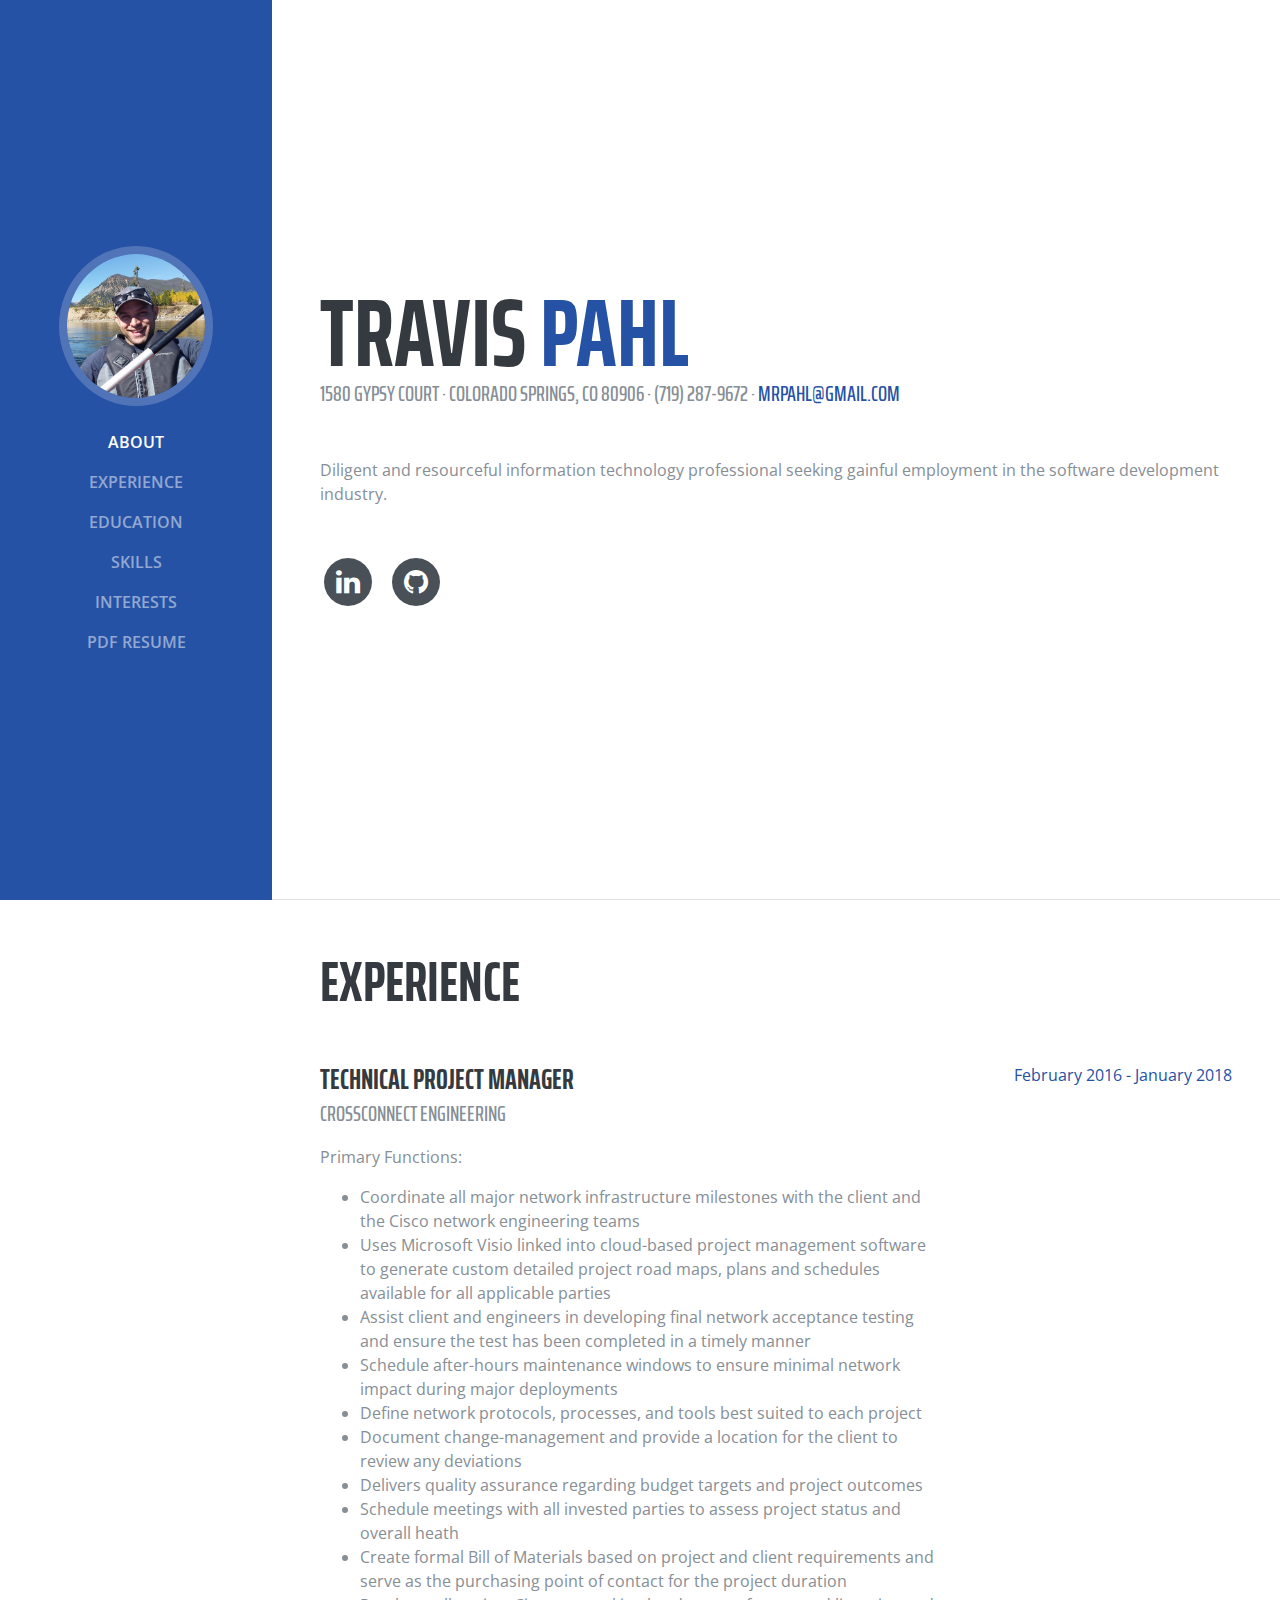
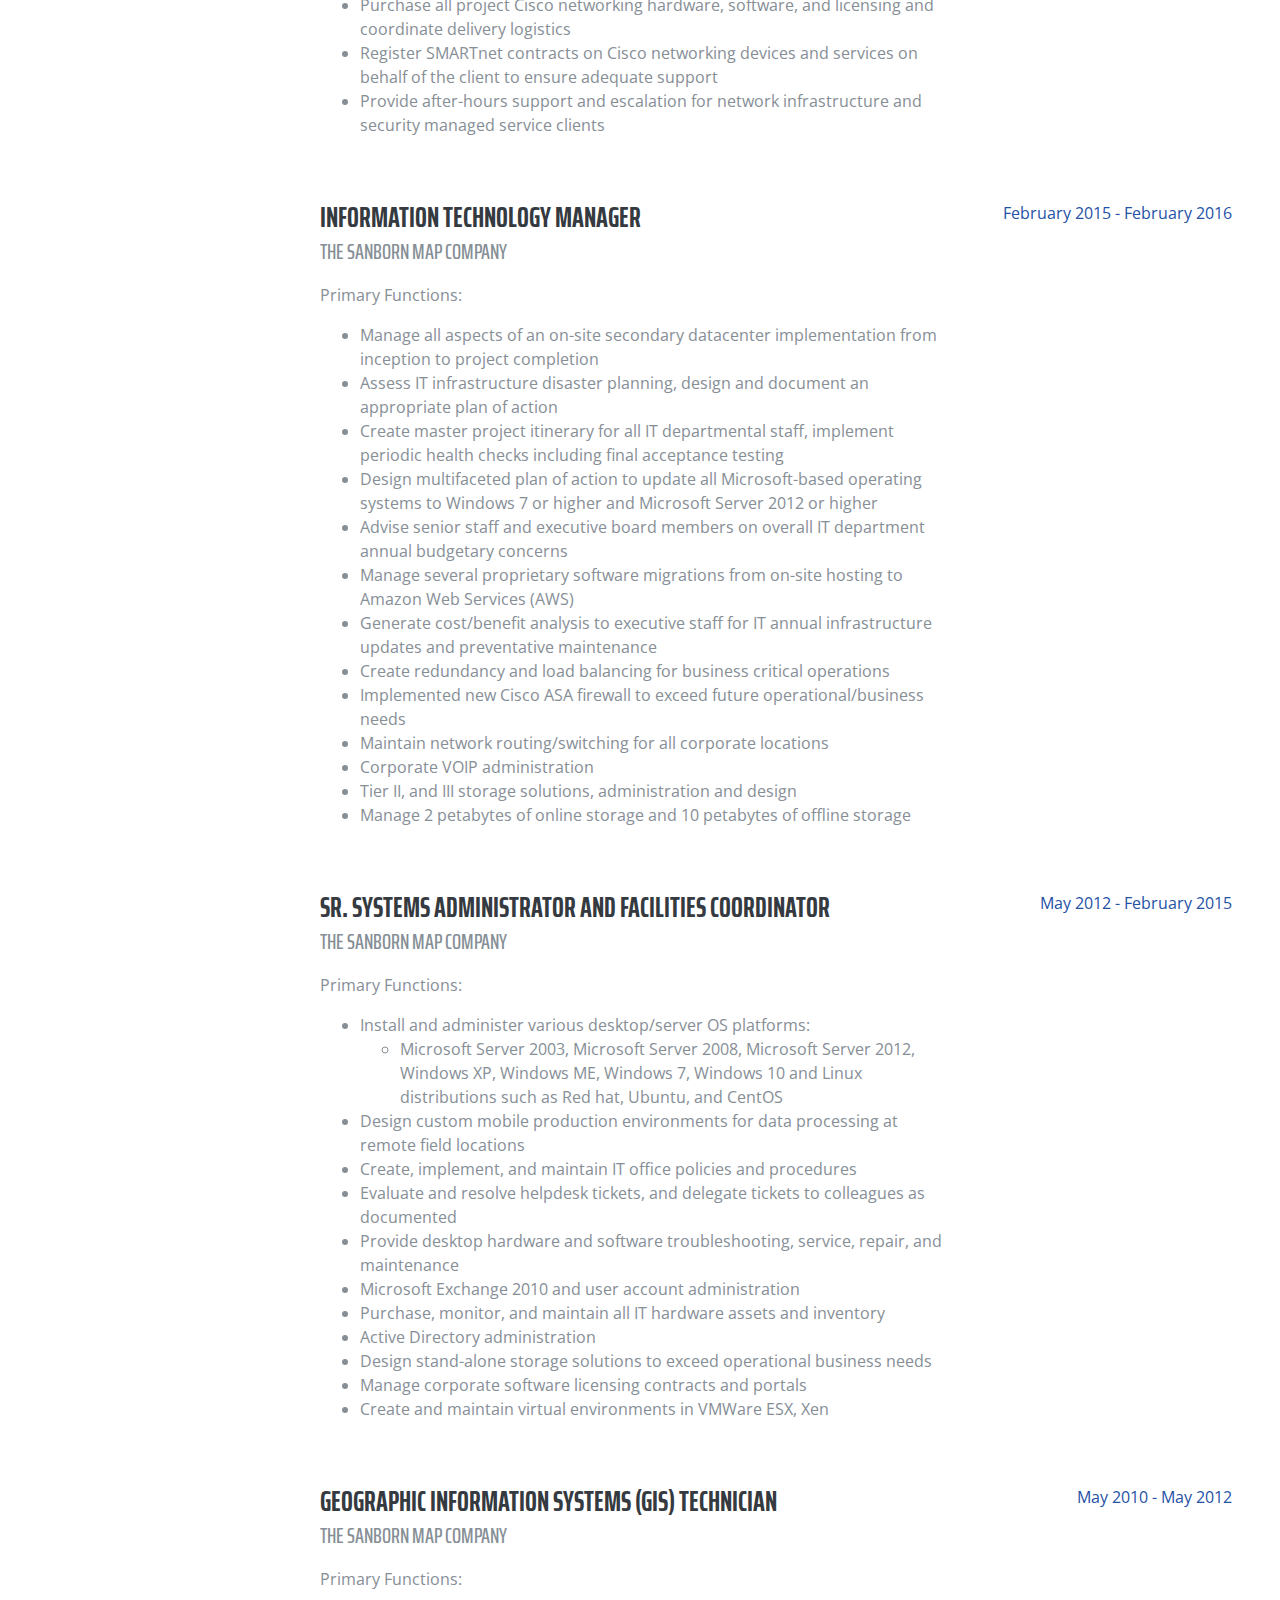
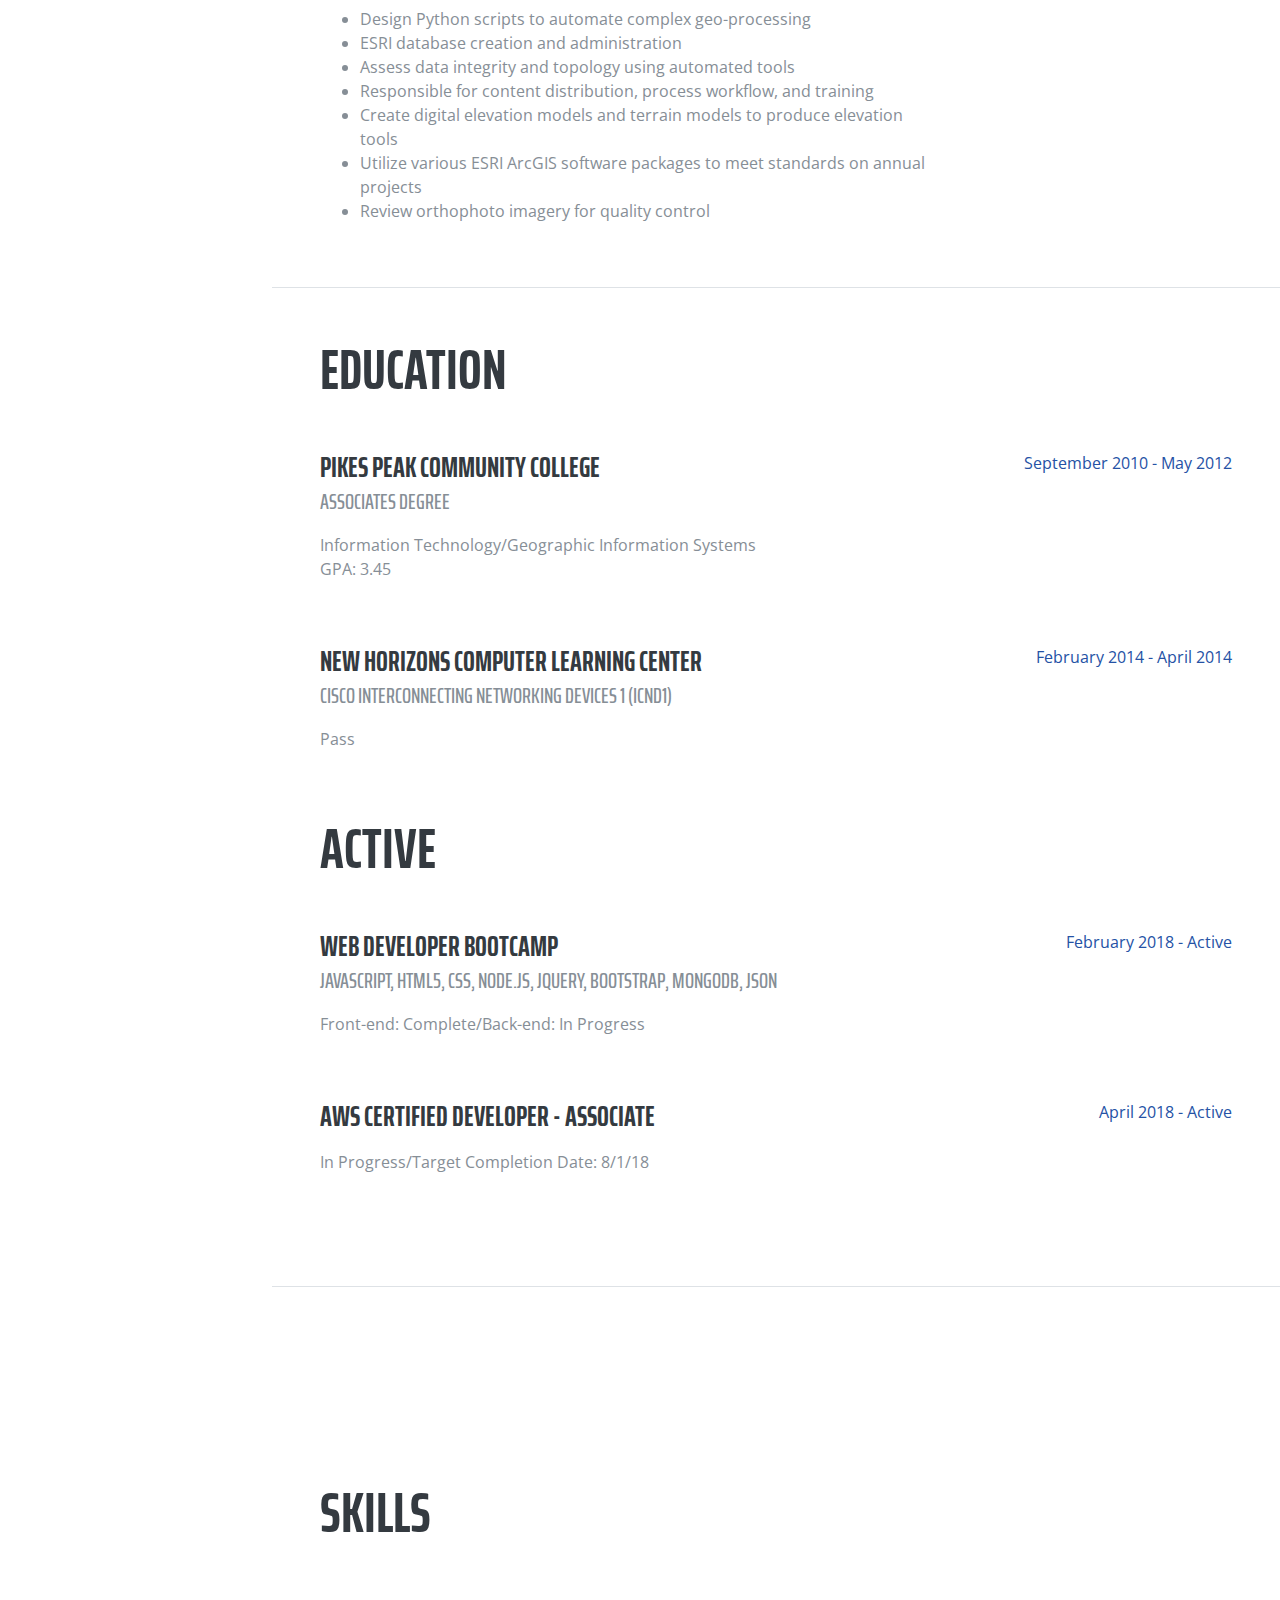
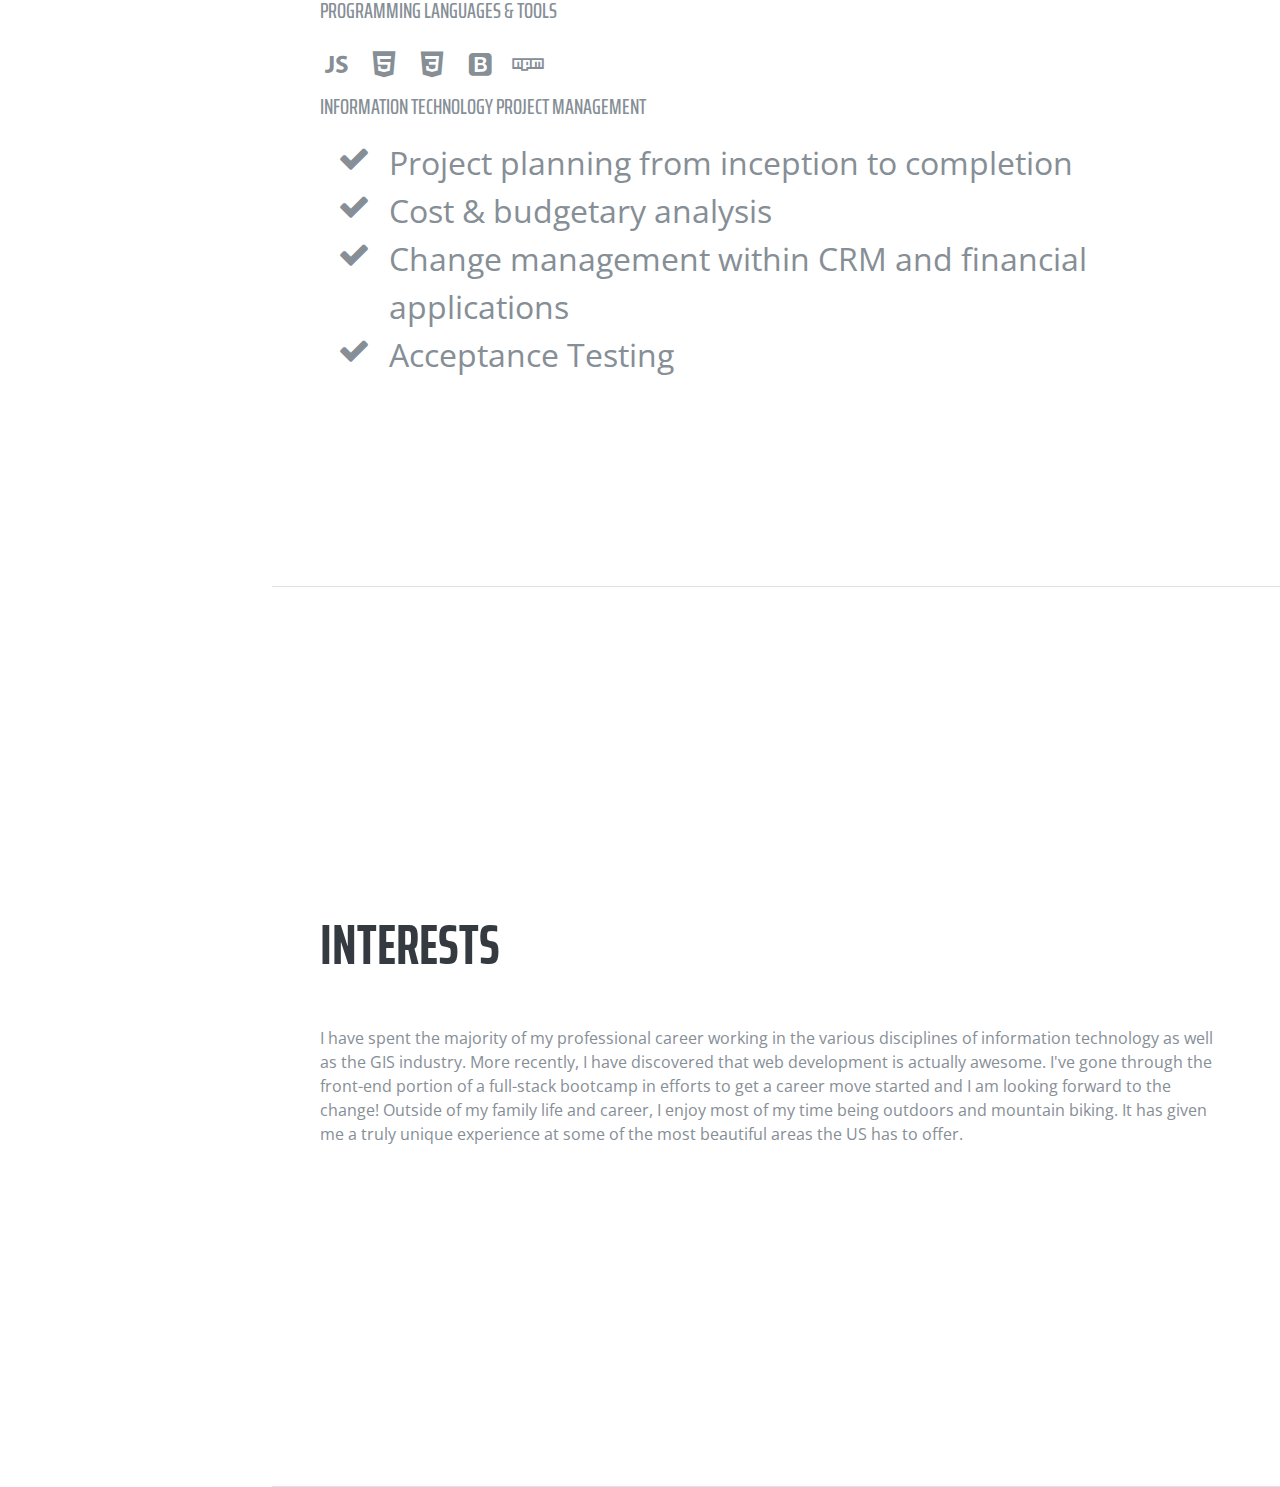
==== commit 5c4fac6c: "Added 'active' section" ====
--- a/index.html
+++ b/index.html
@@ -9,7 +9,7 @@
     <meta name="author" content="">
     <link rel="shortcut icon" type="image/png" href="./img/bike.png">
 
-    <title>Resume</title>
+    <title>Professional Resume</title>
 
     <!-- Bootstrap core CSS -->
     <link href="vendor/bootstrap/css/bootstrap.min.css" rel="stylesheet">
@@ -243,6 +243,9 @@
             </div>
           </div>
 
+        <div class="my-auto">
+           <h2 class="mb-5">Active</h2>
+  
           <div class="resume-item d-flex flex-column flex-md-row mb-5">
             <div class="resume-content mr-auto">
               <h3 class="mb-0">Web Developer Bootcamp</h3>
